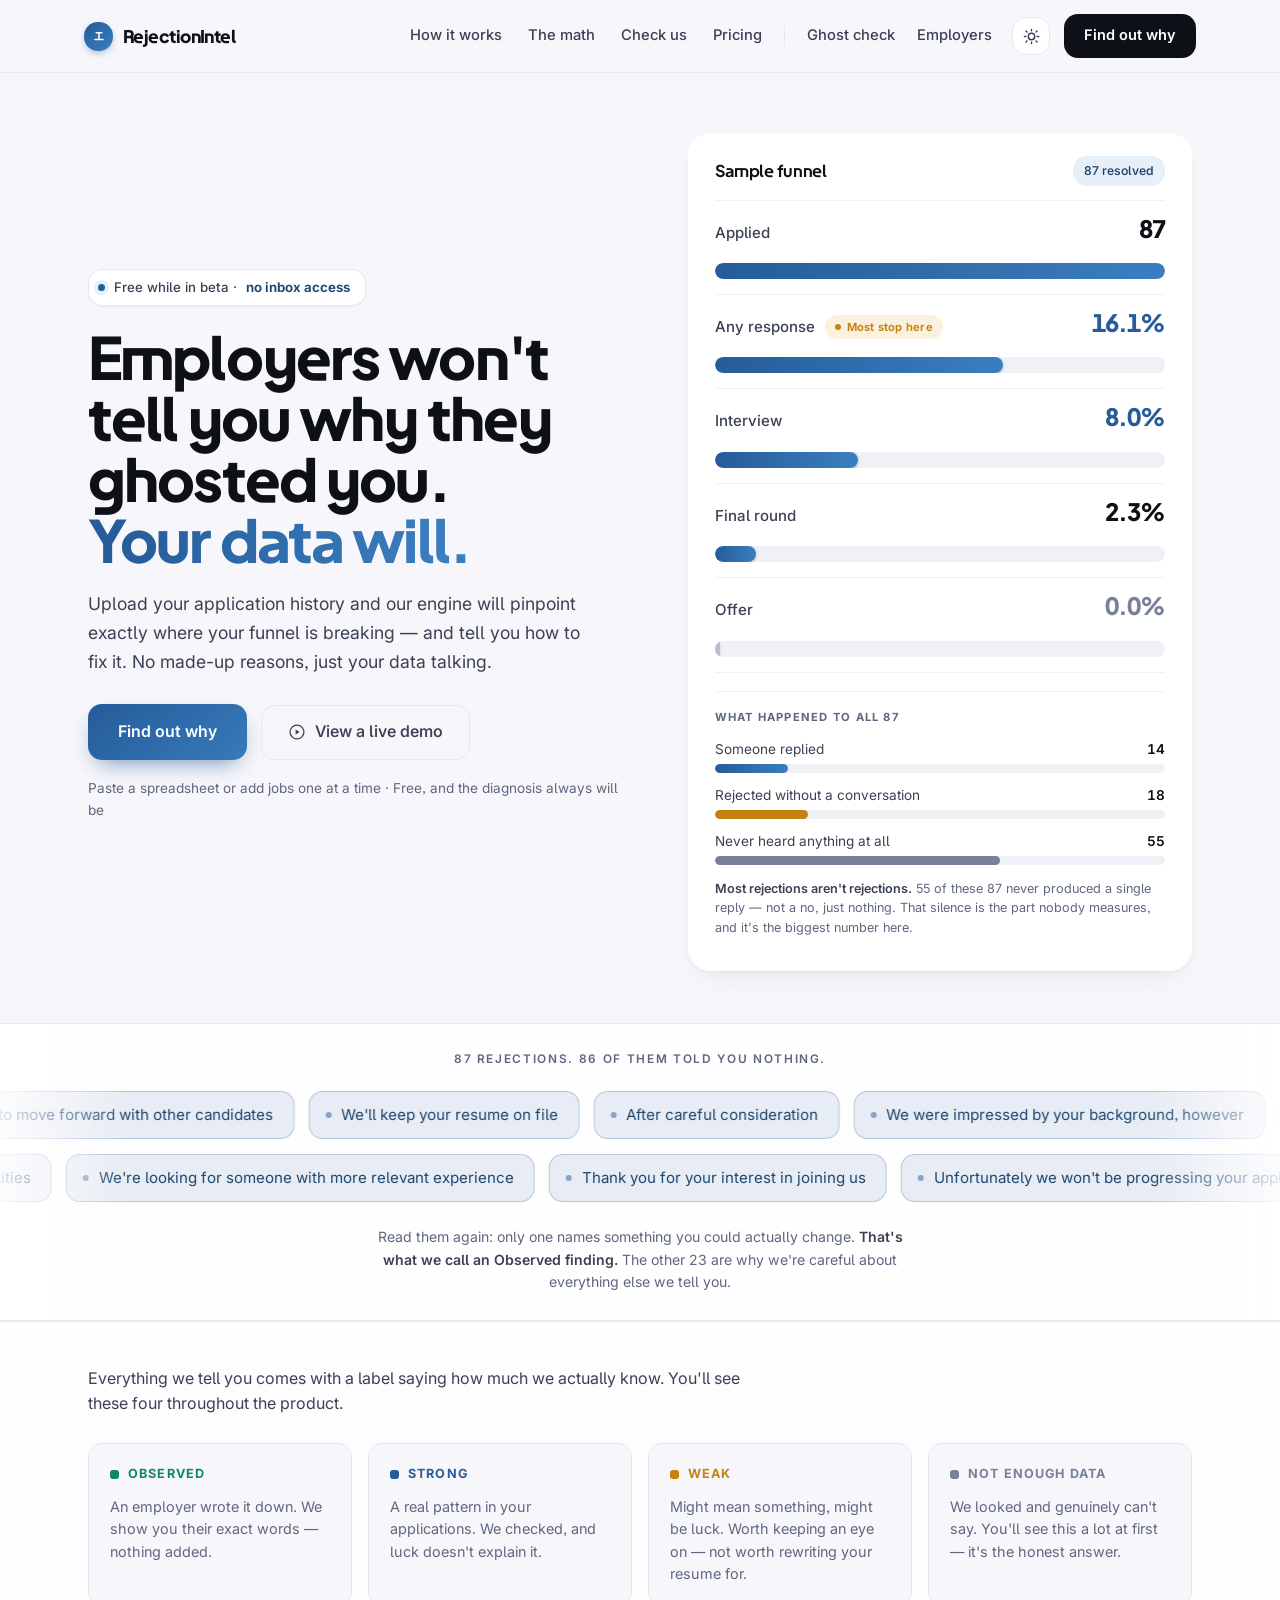
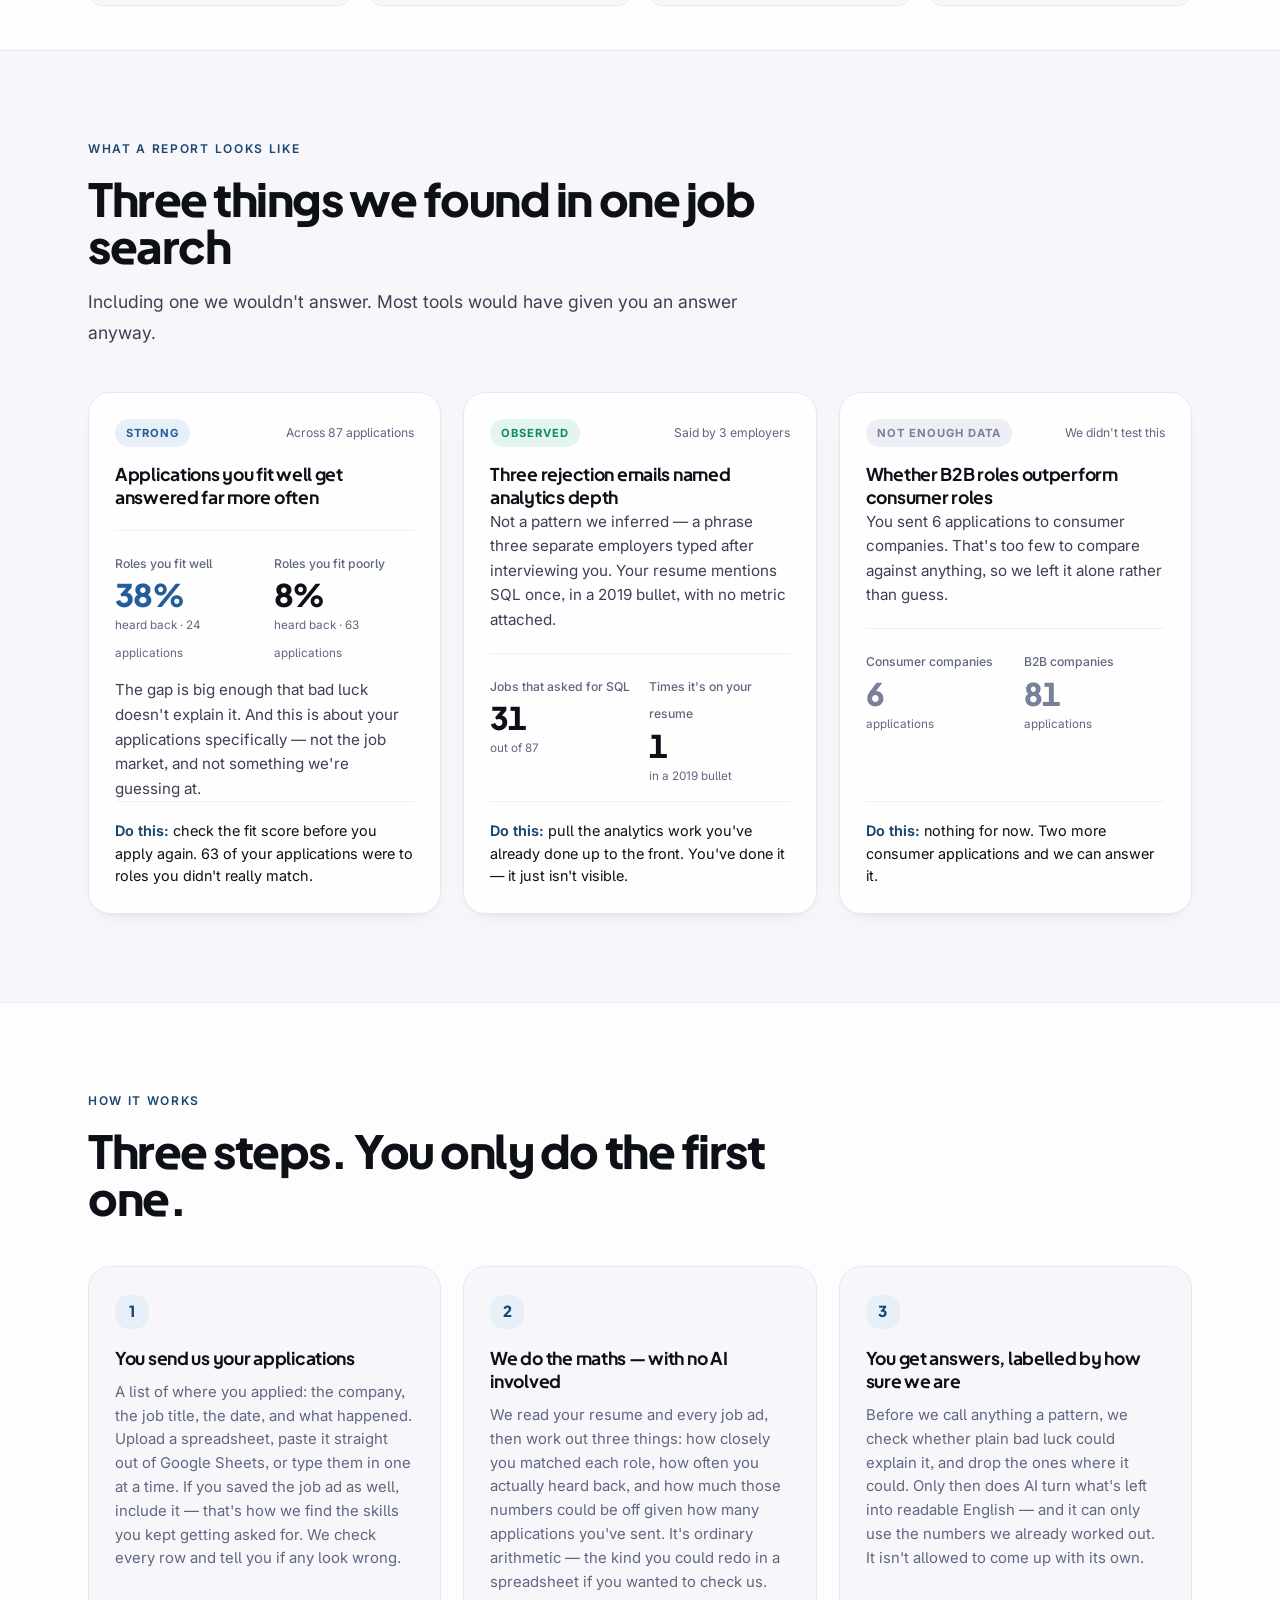
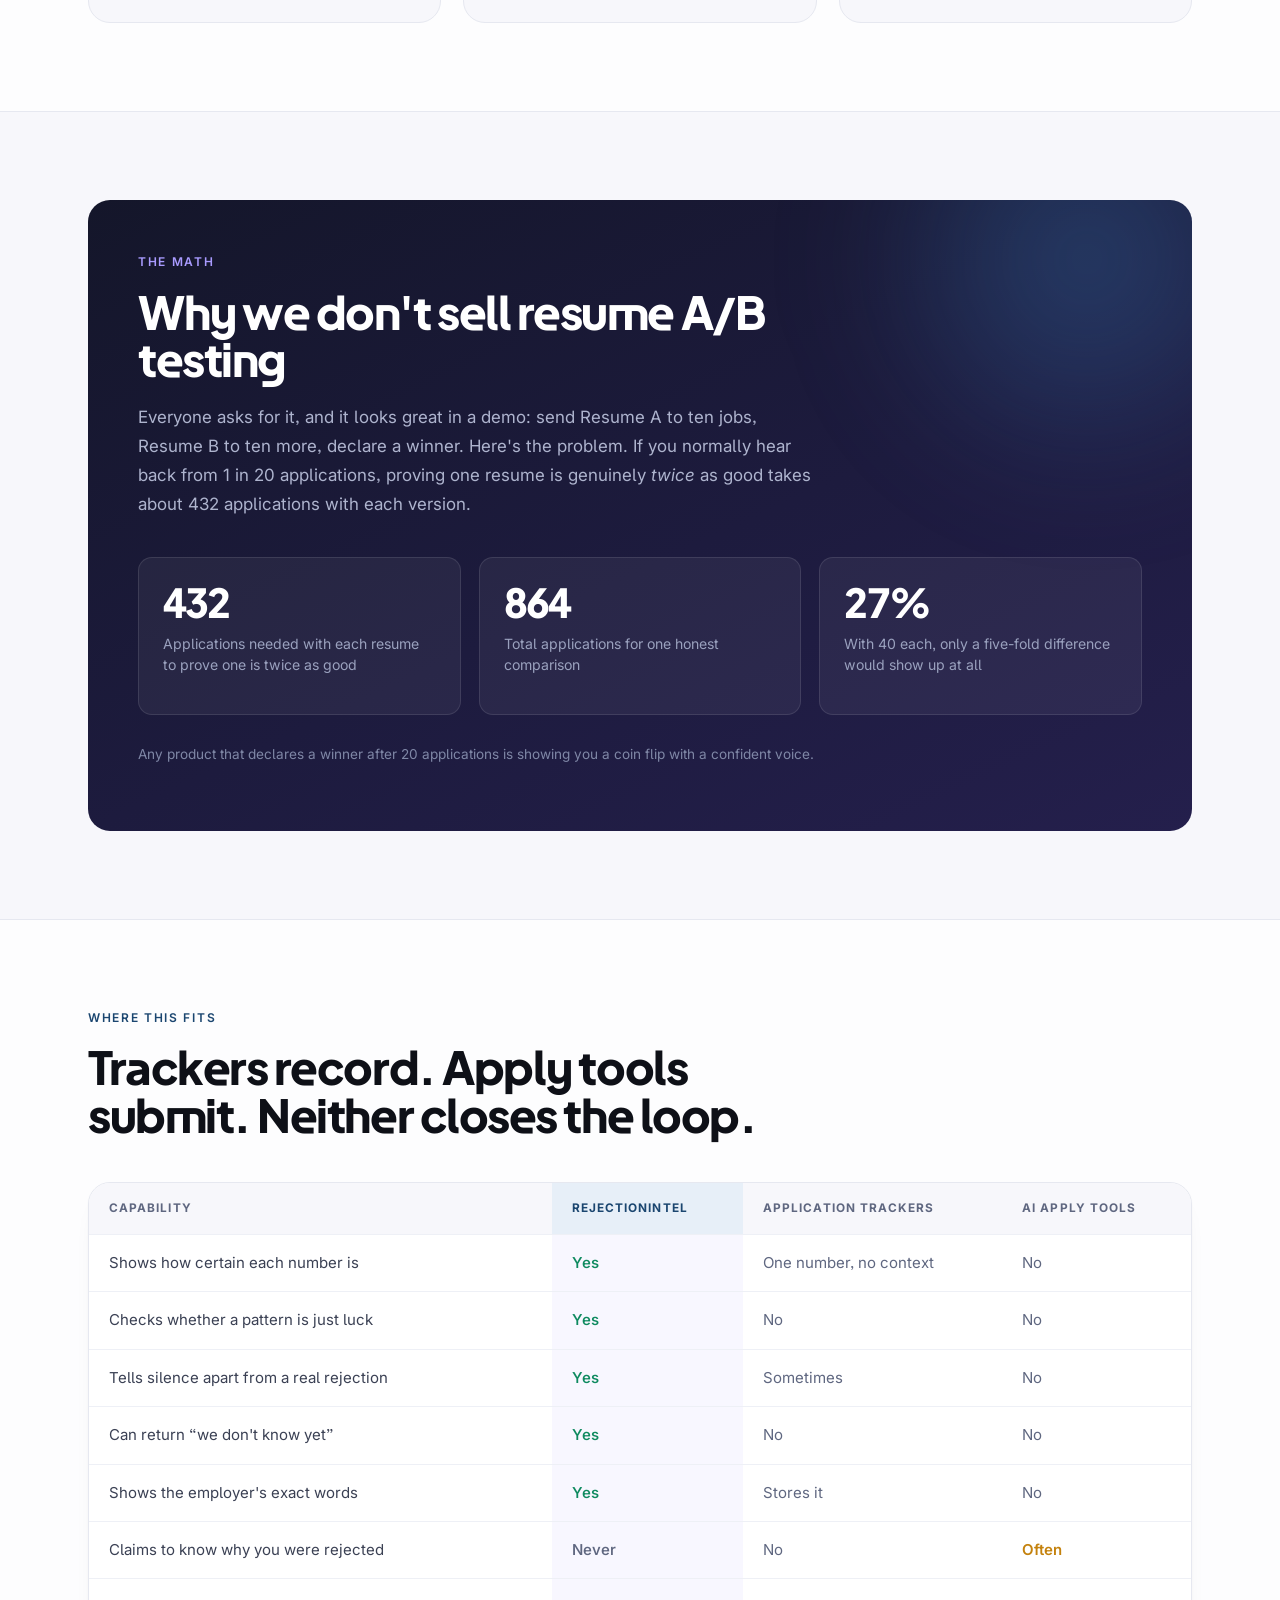
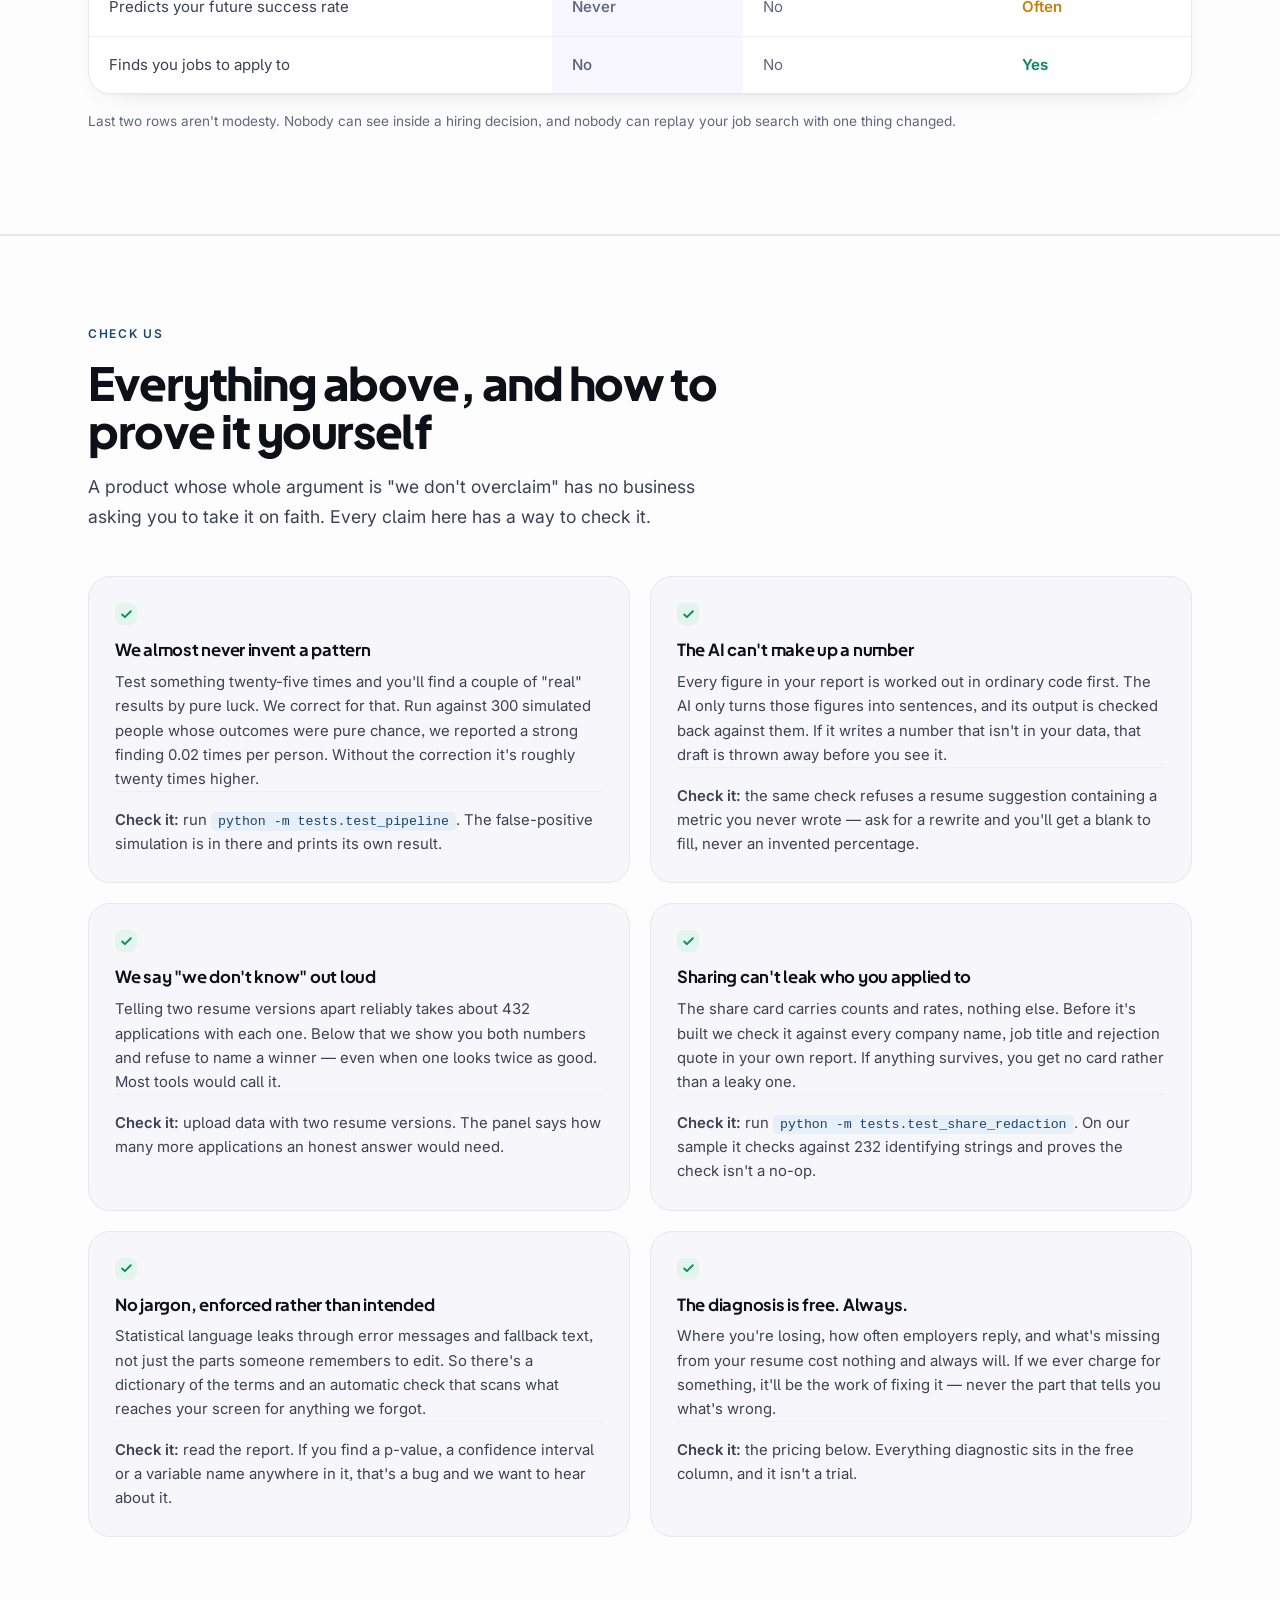
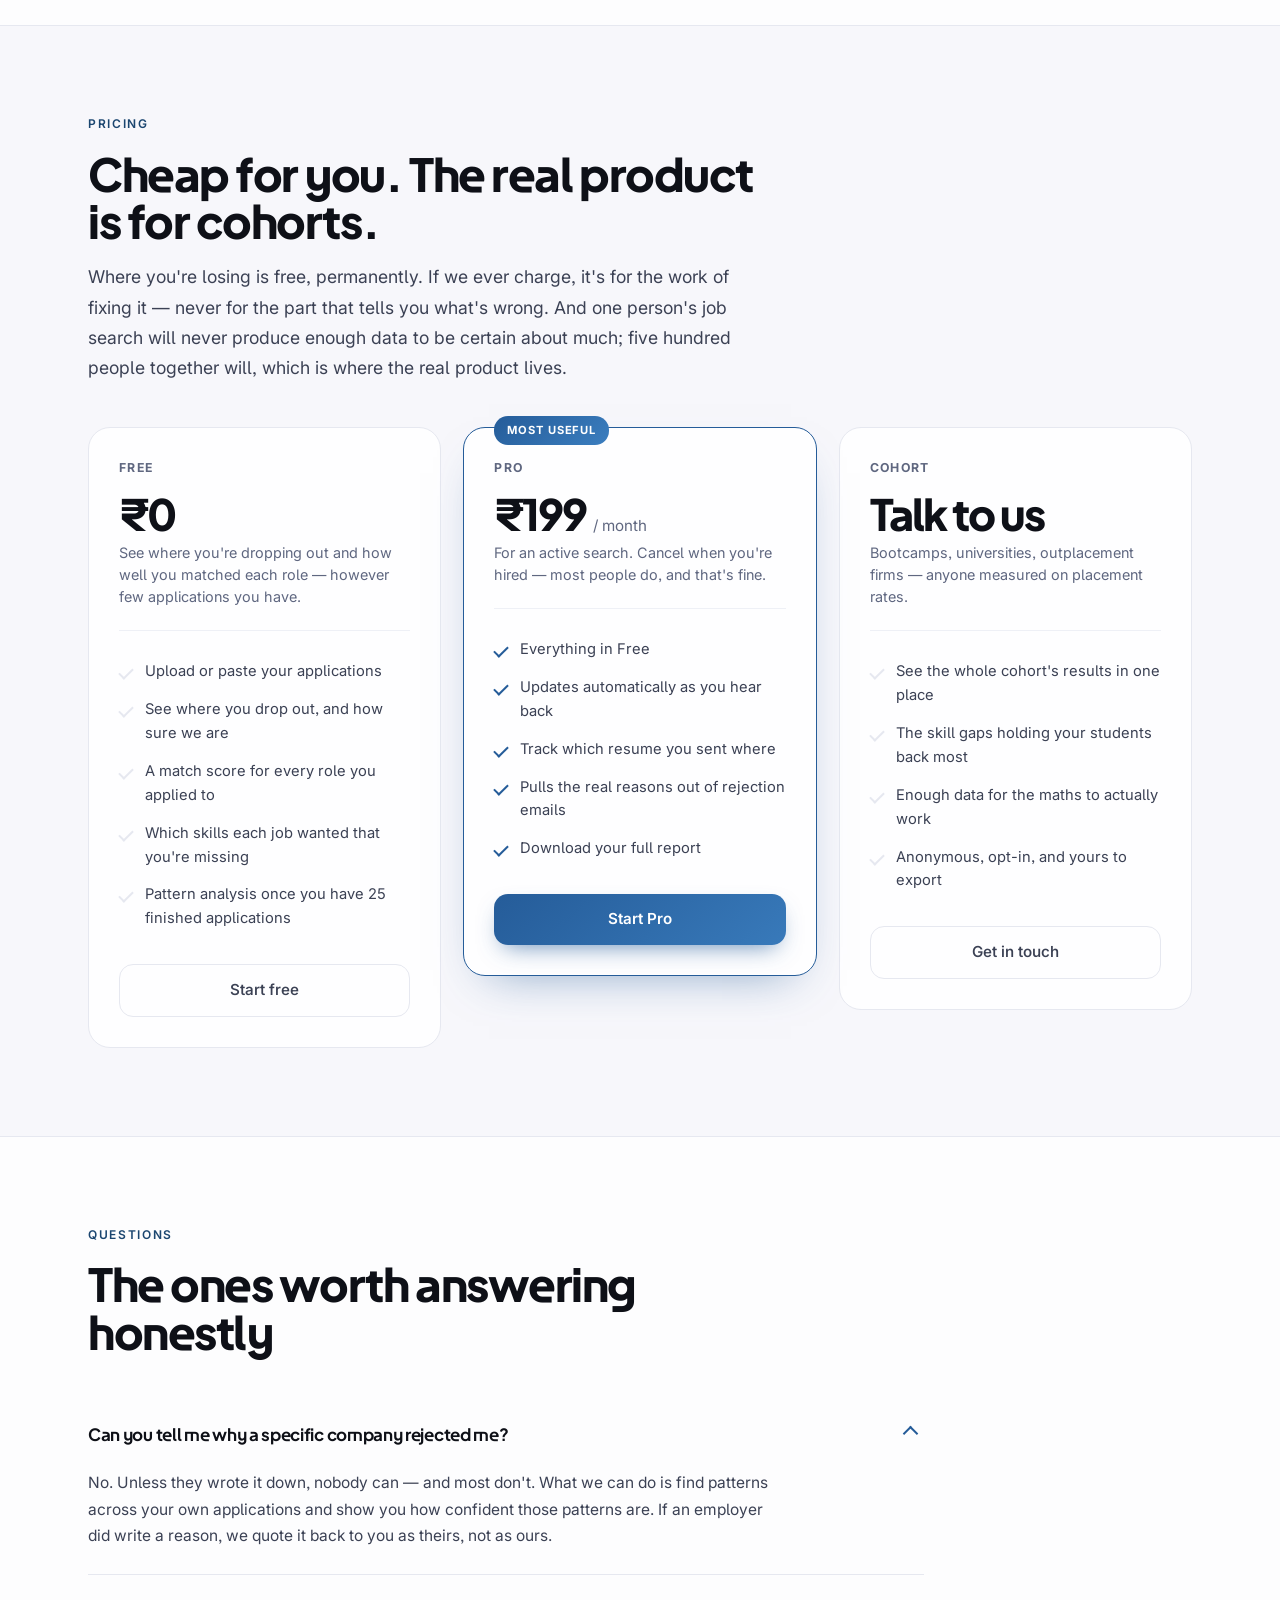
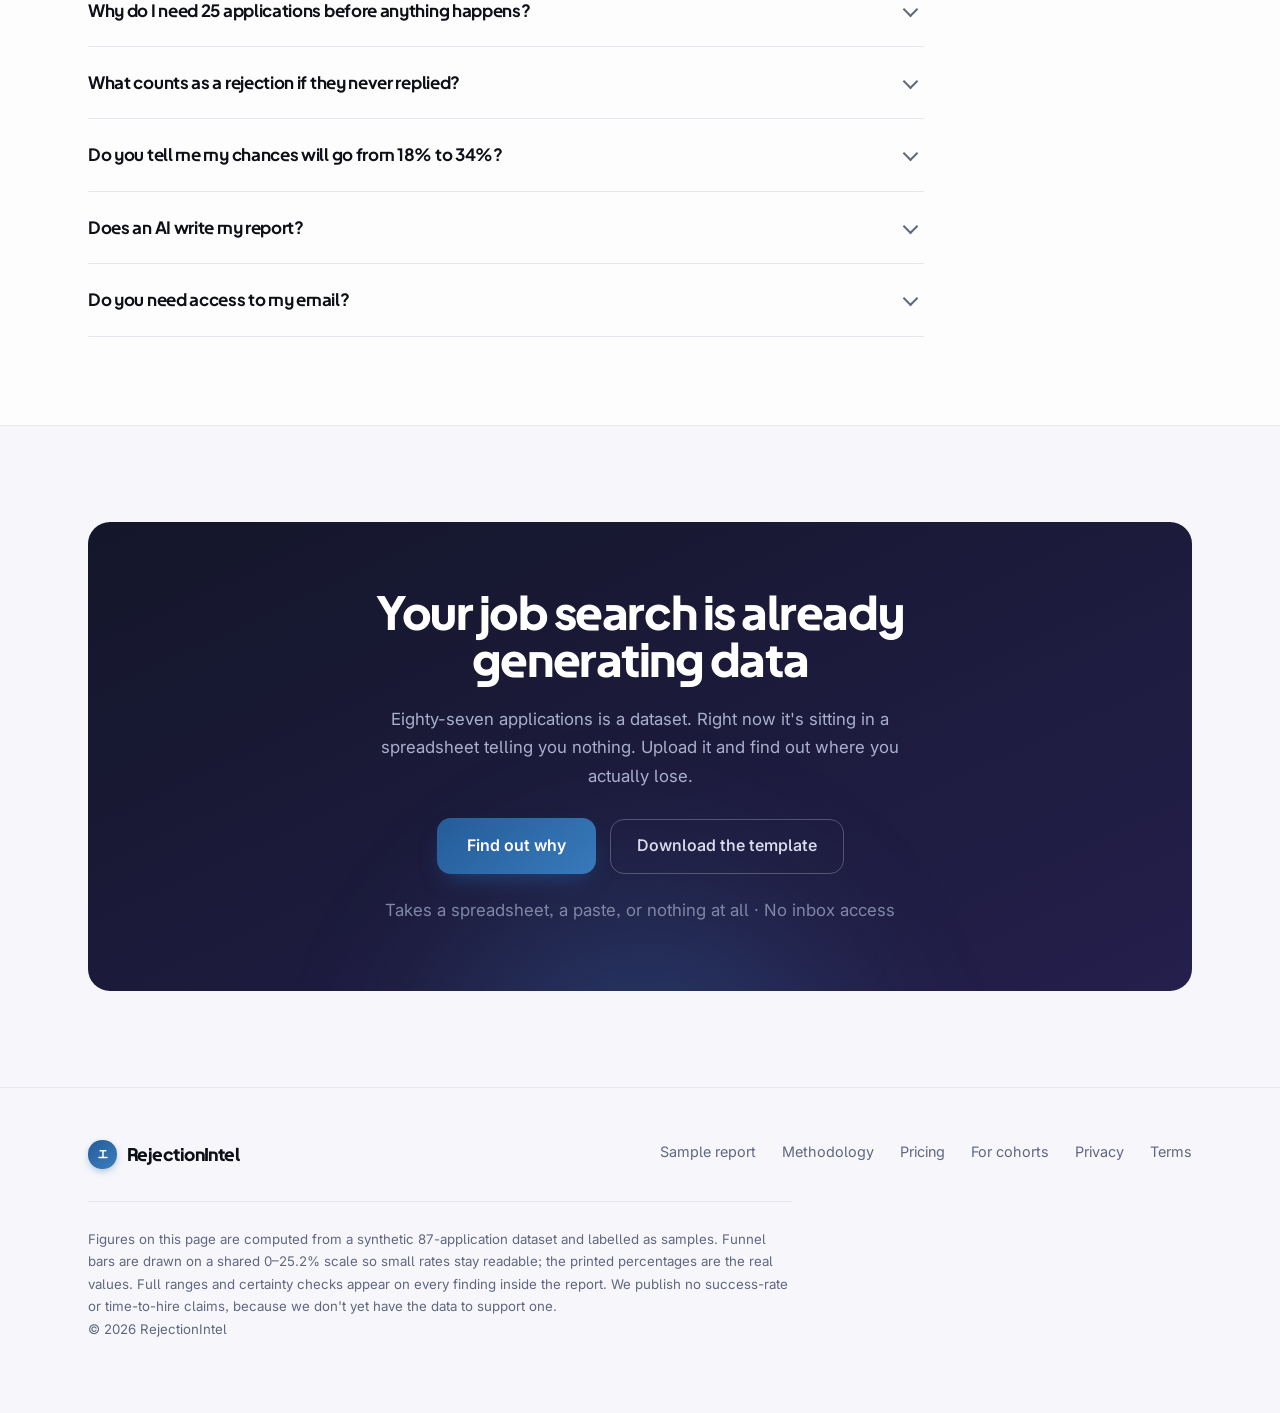
==== site/index.html @ 3484643f "Steel-blue accent Hue-only swap from violet. Layout, spacing and the four semantic tier colours are " ====
<!DOCTYPE html>
<html lang="en">
<head>
<meta charset="utf-8">
<meta name="viewport" content="width=device-width, initial-scale=1">
<title>RejectionIntel — analytics for your job search</title>
<meta name="description" content="Upload your application history. See where you actually lose, with the uncertainty shown. No invented rejection reasons, no predicted lift.">
<link rel="icon" href="data:image/svg+xml,<svg xmlns='http://www.w3.org/2000/svg' viewBox='0 0 32 32'><rect width='32' height='32' rx='8' fill='%235A47E0'/><path d='M9 22h14M16 10v12M12 10h8' stroke='white' stroke-width='2.4' stroke-linecap='round'/></svg>">
<script>
(function(){
  try{
    var saved = localStorage.getItem('ri-theme');
    var sysDark = window.matchMedia && window.matchMedia('(prefers-color-scheme: dark)').matches;
    document.documentElement.setAttribute('data-theme', saved || (sysDark ? 'dark' : 'light'));
  }catch(e){ document.documentElement.setAttribute('data-theme','light'); }
})();
</script>
<link rel="preconnect" href="https://fonts.googleapis.com">
<link rel="preconnect" href="https://fonts.gstatic.com" crossorigin>
<link href="https://fonts.googleapis.com/css2?family=Plus+Jakarta+Sans:wght@500;600;700;800&family=Inter:wght@400;450;500;600;700&display=swap" rel="stylesheet">
<style>
/* ============================================================
   TOKENS
   Accent is indigo→violet. The four tier colours still carry
   meaning — strong findings use the accent itself, so the brand
   colour and "this is trustworthy" are the same signal.
   ============================================================ */
:root{
  --bg:#F7F7FB;--card:#FFFFFF;
  --paper:#F7F7FB;--panel:#FFFFFF;
  --ink:#0E1017;--ink-2:#3B4154;--muted:#5F6780;
  --line:#E6E8F0;--line-2:#EEF0F6;--rule:#E6E8F0;--rule-soft:#EEF0F6;

  --accent:#255C99;--accent-2:#3B7EBF;--accent-soft:#E7EFF8;--accent-ink:#1B4670;

  --t-observed:#0E8A5F;--t-strong:#255C99;--t-weak:#C4820E;--t-none:#78809A;
  --t-insufficient:#78809A;
  --bg-observed:#E3F5ED;--bg-strong:#E7EFF8;--bg-weak:#FBF1DE;--bg-none:#EDEFF4;
  --observed-bg:#E3F5ED;--strong-bg:#E7EFF8;--weak-bg:#FBF1DE;--insufficient-bg:#EDEFF4;

  --sem-strong:#0E8A5F;--sem-strong-bg:#E3F5ED;
  --sem-maybe:#C4820E;--sem-maybe-bg:#FBF1DE;
  --sem-none:#5F6780;--sem-none-bg:#EDEFF4;
  --sem-neg:#C4433F;--sem-neg-bg:#FBEAEA;

  --display:'Plus Jakarta Sans',system-ui,sans-serif;
  --body:'Inter',system-ui,sans-serif;--mono:ui-monospace,monospace;
  --r:14px;--r-sm:11px;--r-md:14px;--r-lg:22px;--wrap:1160px;
  --shadow:0 1px 2px rgba(14,16,23,.04), 0 12px 28px -12px rgba(14,16,23,.10);
}
*,*::before,*::after{box-sizing:border-box}
html{scroll-behavior:smooth;-webkit-text-size-adjust:100%}
@media (prefers-reduced-motion:reduce){
  html{scroll-behavior:auto}
  *{animation-duration:.001ms!important;transition-duration:.001ms!important}
}
body{
  margin:0;background:var(--bg);color:var(--ink);
  font-family:var(--body);font-size:17px;line-height:1.62;
  font-feature-settings:"cv05","ss03";
  -webkit-font-smoothing:antialiased;
}
a{color:inherit}
:focus-visible{outline:2.5px solid var(--accent);outline-offset:3px;border-radius:10px}
.wrap{max-width:var(--wrap);margin:0 auto;padding:0 28px}

h1,h2,h3{font-family:var(--display);font-weight:800;letter-spacing:-.032em;line-height:1.04;margin:0}
h1{font-size:clamp(2.3rem,4.6vw,3.65rem);text-wrap:balance}
h2{font-size:clamp(1.95rem,3.8vw,2.85rem)}
h3{font-size:1.1rem;font-weight:700;letter-spacing:-.016em;line-height:1.32}

.eyebrow{
  font-size:.75rem;font-weight:600;letter-spacing:.14em;text-transform:uppercase;
  color:var(--accent-ink);margin:0 0 16px;
}
.lede{font-size:1.1rem;line-height:1.72;color:var(--ink-2);max-width:60ch;margin:18px 0 0}
.num{font-variant-numeric:tabular-nums;font-feature-settings:"tnum"}

/* ============================================================
   NAV
   ============================================================ */
.nav{position:sticky;top:0;z-index:80;background:rgba(247,247,251,.82);border-bottom:1px solid var(--line)}
.nav-in{display:flex;align-items:center;gap:0;height:72px;max-width:var(--wrap);margin:0 auto;padding:0 24px}
.brand{display:flex;align-items:center;gap:10px;font-family:var(--display);font-weight:800;font-size:1.09rem;letter-spacing:-.032em;text-decoration:none}
.brand-mark{width:29px;height:29px;border-radius:14px;background:linear-gradient(140deg,var(--accent) 0%,var(--accent-2) 100%);display:grid;place-items:center;flex:none;box-shadow:0 3px 10px -3px rgba(37,92,153,.6)}
/* Page anchors. Pushed right by auto, then a fixed run-in to the tools. */
.nav-links{display:flex;gap:26px;margin-left:auto;font-size:.92rem;font-weight:500;
  white-space:nowrap}
.nav-tools{display:flex;gap:22px;font-size:.92rem;font-weight:500;white-space:nowrap;
  margin-right:20px}
.nav-tools a{color:var(--ink-2);text-decoration:none;transition:color .15s}
.nav-tools a:hover{color:var(--accent)}
/* A hairline instead of a wider gap: at these lengths a gap alone reads as
   accidental spacing rather than a deliberate grouping. */
.nav-sep{width:1px;height:20px;background:var(--line);margin:0 22px;flex:none}
.theme-btn{margin-right:14px}

/* Below 1240px the anchors go first — they duplicate the page you're already
   on. The tools are separate destinations and survive one breakpoint longer. */
@media(max-width:1240px){.nav-links,.nav-sep{display:none}}
@media(max-width:860px){.nav-tools{display:none}}
.nav-links a{color:var(--ink-2);text-decoration:none;transition:color .15s}
.nav-links a:hover{color:var(--accent)}
.nav-cta{
  background:var(--ink);color:#fff;text-decoration:none;padding:10px 20px;border-radius:14px;
  font-size:.91rem;font-weight:600;white-space:nowrap;transition:transform .15s,box-shadow .15s;
}
.nav-cta:hover{transform:translateY(-1px);box-shadow:0 8px 18px -8px rgba(14,16,23,.6)}
@media(max-width:900px){.nav-links{display:none}.nav-cta{margin-left:auto}}

/* ============================================================
   HERO
   ============================================================ */
.hero{position:relative;z-index:1;padding:60px 0 52px}

/* ---------- the orb: slow-rotating conic gradient, softly breathing ---------- */

/* ---------- aurora: blurred washes on independent, non-repeating cycles ----------
   Durations are deliberately co-prime-ish (23/31/19/37s) so the composite
   pattern takes minutes to repeat instead of looping visibly. */

.hero-grid{position:relative;z-index:2;display:grid;grid-template-columns:1.03fr .97fr;gap:64px;align-items:center}
@media(max-width:980px){.hero-grid{grid-template-columns:1fr;gap:40px}.hero{padding:44px 0 40px}}
.pill{
  display:inline-flex;align-items:center;gap:9px;background:var(--card);border:1px solid var(--line);
  padding:7px 15px 7px 9px;border-radius:14px;font-size:.83rem;font-weight:500;color:var(--ink-2);
  margin-bottom:20px;box-shadow:0 1px 2px rgba(14,16,23,.04);
}
.pill b{color:var(--accent-ink);font-weight:650}
.pill-dot{width:7px;height:7px;border-radius:50%;background:var(--accent);flex:none;box-shadow:0 0 0 4px var(--accent-soft)}

.hero h1 em{
  font-style:normal;
  background:linear-gradient(96deg,var(--accent) 8%,var(--accent-2) 92%);
  -webkit-background-clip:text;background-clip:text;color:transparent;
}
.hero-sub{font-size:1.1rem;line-height:1.65;color:var(--ink-2);max-width:46ch;margin:20px 0 0}
.hero-actions{display:flex;flex-wrap:wrap;gap:14px;align-items:center;margin-top:28px}
.btn-primary{
  background:linear-gradient(140deg,var(--accent) 0%,var(--accent-2) 115%);color:#fff;
  text-decoration:none;font-weight:600;font-size:1rem;padding:15px 30px;border-radius:14px;
  display:inline-block;box-shadow:0 10px 24px -10px rgba(37,92,153,.75);transition:transform .16s,box-shadow .16s;
}
.btn-primary:hover{transform:translateY(-2px);box-shadow:0 16px 32px -12px rgba(37,92,153,.85)}
.btn-ghost{
  background:transparent;border:1.5px solid var(--line);color:var(--ink-2);text-decoration:none;
  font-weight:550;font-size:1rem;padding:13.5px 26px;border-radius:14px;display:inline-block;transition:border-color .16s,color .16s;
}
.btn-ghost:hover{border-color:var(--accent);color:var(--accent)}
.hero-note{font-size:.85rem;color:var(--muted);margin-top:18px;line-height:1.6}

/* ---------- funnel card ---------- */
.card-funnel{
  background:var(--card);border:1px solid rgba(255,255,255,.7);border-radius:var(--r-lg);
  padding:22px 26px 20px;box-shadow:var(--shadow);
}
.cf-head{display:flex;justify-content:space-between;align-items:center;gap:14px;padding-bottom:14px;border-bottom:1px solid var(--line-2)}
.cf-title{font-family:var(--display);font-weight:700;font-size:1.02rem;letter-spacing:-.018em}
.cf-badge{font-size:.76rem;font-weight:550;color:var(--accent-ink);background:var(--accent-soft);padding:5px 11px;border-radius:14px;white-space:nowrap}

.frow{display:grid;grid-template-columns:1fr auto;gap:6px 18px;align-items:baseline;padding:15px 0;border-bottom:1px solid var(--line-2)}
.frow:last-of-type{border-bottom:0}
.flabel{font-size:.94rem;font-weight:500;color:var(--ink-2)}
.fnum{font-family:var(--display);font-size:1.5rem;font-weight:800;letter-spacing:-.038em;text-align:right;line-height:1}
.fci{grid-column:2;font-size:.76rem;color:var(--muted);text-align:right;margin-top:2px}

/* the signature: solid bar to the observed value, translucent
   continuation to the top of the confidence interval */
.track{grid-column:1/-1;position:relative;height:16px;background:#EFF1F7;border-radius:14px;margin-top:12px;overflow:hidden}
.fill{position:absolute;top:0;bottom:0;left:0;border-radius:14px;background:linear-gradient(90deg,var(--accent),var(--accent-2));box-shadow:0 1px 3px rgba(37,92,153,.4)}
.fill.zero{background:var(--t-none);opacity:.45;min-width:5px}

@keyframes grow{from{transform:scaleX(0)}to{transform:scaleX(1)}}
.fill{transform-origin:left center;animation:grow .72s cubic-bezier(.19,.9,.28,1) both}

/* ============================================================
   TIER STRIP
   ============================================================ */
.tiers{position:relative;z-index:1;padding:44px 0;background:color-mix(in srgb,var(--card) 80%,transparent);border-top:1px solid var(--line);border-bottom:1px solid var(--line)}
.tiers-intro{font-size:1rem;color:var(--ink-2);max-width:66ch;margin:0 0 26px}
.tier-grid{display:grid;grid-template-columns:repeat(4,1fr);gap:16px}
@media(max-width:860px){.tier-grid{grid-template-columns:repeat(2,1fr)}}
@media(max-width:520px){.tier-grid{grid-template-columns:1fr}}
.tier{border:1px solid var(--line);border-radius:var(--r);padding:20px 21px;background:var(--bg)}
.tier-name{display:flex;align-items:center;gap:9px;font-size:.79rem;font-weight:700;letter-spacing:.09em;text-transform:uppercase}
.tier-dot{width:9px;height:9px;border-radius:3px;flex:none}
.tier p{font-size:.9rem;color:var(--muted);margin:11px 0 0;line-height:1.55}

/* ============================================================
   SECTIONS
   ============================================================ */
.sec{position:relative;z-index:1;padding:88px 0}
.sec-alt{background:color-mix(in srgb,var(--card) 80%,transparent);border-top:1px solid var(--line);border-bottom:1px solid var(--line)}
.sec-head{max-width:62ch;margin-bottom:44px}

.cards{display:grid;grid-template-columns:repeat(3,1fr);gap:22px}
@media(max-width:940px){.cards{grid-template-columns:1fr}}
.card{background:color-mix(in srgb,var(--card) 92%,transparent);border:1px solid var(--line);border-radius:var(--r-lg);padding:26px;display:flex;flex-direction:column;box-shadow:0 1px 2px rgba(14,16,23,.04),0 10px 26px -18px rgba(14,16,23,.18);transition:transform .18s,box-shadow .18s}
.card:hover{transform:translateY(-3px);box-shadow:0 1px 2px rgba(14,16,23,.04),0 20px 40px -20px rgba(14,16,23,.26)}
.sec-alt .card{background:var(--bg)}
.card-top{display:flex;justify-content:space-between;align-items:center;gap:12px;margin-bottom:16px}
.tag{font-size:.7rem;font-weight:700;letter-spacing:.09em;text-transform:uppercase;padding:5px 11px;border-radius:14px}
.tag-observed{background:var(--bg-observed);color:var(--t-observed)}
.tag-strong{background:var(--bg-strong);color:var(--t-strong)}
.tag-none{background:var(--bg-none);color:var(--t-none)}
.card-q{font-size:.76rem;color:var(--muted)}
.card p{font-size:.95rem;color:var(--ink-2);margin:13px 0 0;line-height:1.62}
.arms{display:grid;grid-template-columns:1fr 1fr;gap:18px;margin-top:20px;padding-top:18px;border-top:1px solid var(--line-2)}
.arm-l{font-size:.76rem;color:var(--muted);font-weight:500}
.arm-v{font-family:var(--display);font-size:1.95rem;font-weight:800;letter-spacing:-.04em;display:block;margin-top:3px;line-height:1}
.arm-ci{font-size:.73rem;color:var(--muted)}
.card-do{margin-top:auto;padding-top:18px;font-size:.9rem;color:var(--ink);border-top:1px solid var(--line-2);line-height:1.55}
.card-do b{font-weight:650;color:var(--accent-ink)}

/* steps */
.steps{display:grid;grid-template-columns:repeat(3,1fr);gap:22px}
@media(max-width:880px){.steps{grid-template-columns:1fr}}
.step{background:color-mix(in srgb,var(--card) 92%,transparent);border:1px solid var(--line);border-radius:var(--r-lg);padding:28px 26px}
.sec-alt .step{background:var(--bg)}
.step-n{width:34px;height:34px;border-radius:14px;background:var(--accent-soft);color:var(--accent-ink);display:grid;place-items:center;font-family:var(--display);font-weight:800;font-size:.95rem;margin-bottom:18px}
.step p{font-size:.93rem;color:var(--muted);margin:11px 0 0;line-height:1.6}
.step code{font-size:.84rem;background:var(--accent-soft);color:var(--accent-ink);padding:2px 7px;border-radius:5px;font-weight:500}

/* math block */
.math{background:linear-gradient(155deg,#14162A 0%,#1D1B3E 55%,#241F4C 100%);color:#D9DCEC;border-radius:var(--r-lg);padding:52px 50px;position:relative;overflow:hidden}
@media(max-width:720px){.math{padding:34px 26px}}
.math::after{content:"";position:absolute;width:520px;height:520px;right:-14%;top:-32%;background:radial-gradient(circle,rgba(59,126,191,.36),transparent 66%);filter:blur(52px)}
.math > *{position:relative;z-index:1}
.math .eyebrow{color:#A99BFF}
.math h2{color:#fff;max-width:20ch}
.math-body{font-size:1.06rem;color:#AEB4CE;max-width:62ch;margin:20px 0 0;line-height:1.72}
.math-figs{display:grid;grid-template-columns:repeat(3,1fr);gap:18px;margin-top:38px}
@media(max-width:760px){.math-figs{grid-template-columns:1fr}}
.mfig{background:rgba(255,255,255,.055);border:1px solid rgba(255,255,255,.1);border-radius:var(--r);padding:24px}
.mfig-n{font-family:var(--display);font-size:2.5rem;font-weight:800;color:#fff;letter-spacing:-.045em;line-height:1}
.mfig-l{font-size:.88rem;color:#9AA1BE;margin-top:11px;line-height:1.5}
.math-foot{font-size:.85rem;color:#7F87A6;margin-top:28px;line-height:1.65}
.math-foot code{color:#C7BCFF;background:rgba(59,126,191,.14);padding:2px 7px;border-radius:5px}

/* comparison */
.cmp-wrap{background:color-mix(in srgb,var(--card) 93%,transparent);border:1px solid var(--line);border-radius:var(--r-lg);overflow:hidden;box-shadow:0 1px 2px rgba(14,16,23,.04),0 12px 30px -22px rgba(14,16,23,.2)}
.cmp{width:100%;border-collapse:collapse;font-size:.94rem}
.cmp th,.cmp td{padding:16px 20px;text-align:left;border-bottom:1px solid var(--line-2)}
.cmp thead th{font-size:.74rem;letter-spacing:.09em;text-transform:uppercase;color:var(--muted);font-weight:700;background:var(--bg)}
.cmp thead th:nth-child(2){color:var(--accent-ink);background:var(--accent-soft)}
.cmp td:nth-child(2){background:rgba(238,235,254,.42);font-weight:550}
.cmp tbody tr:last-child td{border-bottom:0}
.cmp td:first-child{color:var(--ink-2);width:42%}
.yes{color:var(--t-observed);font-weight:650}
.no{color:var(--muted)}
.warn{color:var(--t-weak);font-weight:600}
.cmp-scroll{overflow-x:auto}
.cmp-note{font-size:.85rem;color:var(--muted);margin-top:16px}

/* pricing */
.plans{display:grid;grid-template-columns:repeat(3,1fr);gap:22px;align-items:start}
@media(max-width:940px){.plans{grid-template-columns:1fr}}
.plan{background:color-mix(in srgb,var(--card) 92%,transparent);border:1px solid var(--line);border-radius:var(--r-lg);padding:30px;display:flex;flex-direction:column}
.plan-hi{border:1.5px solid var(--accent);box-shadow:0 20px 46px -26px rgba(37,92,153,.6);position:relative}
.plan-flag{position:absolute;top:-12px;left:30px;background:linear-gradient(140deg,var(--accent),var(--accent-2));color:#fff;font-size:.7rem;font-weight:700;letter-spacing:.08em;text-transform:uppercase;padding:5px 13px;border-radius:14px}
.plan-name{font-size:.77rem;font-weight:700;letter-spacing:.11em;text-transform:uppercase;color:var(--muted)}
.plan-price{font-family:var(--display);font-size:2.7rem;font-weight:800;letter-spacing:-.045em;margin:14px 0 6px;line-height:1}
.plan-price span{font-family:var(--body);font-size:.95rem;font-weight:400;color:var(--muted);letter-spacing:0}
.plan-for{font-size:.9rem;color:var(--muted);margin:0 0 22px;padding-bottom:22px;border-bottom:1px solid var(--line-2);line-height:1.55}
.plan ul{list-style:none;padding:0;margin:0 0 26px;font-size:.92rem;color:var(--ink-2)}
.plan li{padding:7px 0 7px 26px;position:relative}
.plan li::before{content:"";position:absolute;left:0;top:15px;width:14px;height:8px;border-left:2px solid var(--line);border-bottom:2px solid var(--line);transform:rotate(-45deg)}
.plan-hi li::before{border-color:var(--accent)}
.plan .btn-primary,.plan .btn-ghost{margin-top:auto;text-align:center;font-size:.95rem;padding:13px 22px}

/* faq */
.faq{max-width:76ch}
.faq details{border-bottom:1px solid var(--line)}
.faq summary{cursor:pointer;list-style:none;padding:22px 40px 22px 0;position:relative;font-family:var(--display);font-weight:700;font-size:1.06rem;letter-spacing:-.018em}
.faq summary::-webkit-details-marker{display:none}
.faq summary::after{content:"";position:absolute;right:8px;top:29px;width:11px;height:11px;border-right:2px solid var(--muted);border-bottom:2px solid var(--muted);transform:rotate(45deg);transition:transform .2s}
.faq details[open] summary::after{transform:rotate(-135deg);border-color:var(--accent)}
.faq details p{margin:0 0 24px;font-size:.97rem;color:var(--ink-2);max-width:68ch;line-height:1.7}

/* close */
.close{position:relative;z-index:1;padding:96px 0}
.close-box{background:linear-gradient(155deg,#14162A 0%,#241F4C 100%);border-radius:var(--r-lg);padding:66px 50px;text-align:center;position:relative;overflow:hidden}
@media(max-width:640px){.close-box{padding:44px 26px}}
.close-box::after{content:"";position:absolute;width:640px;height:640px;left:50%;top:52%;transform:translateX(-50%);background:radial-gradient(circle,rgba(59,126,191,.34),transparent 64%);filter:blur(56px)}
.close-box > *{position:relative;z-index:1}
.close-box h2{color:#fff;max-width:18ch;margin:0 auto}
.close-box p{color:#A9B0CC;max-width:52ch;margin:22px auto 0;font-size:1.05rem;line-height:1.7}
.close-box .hero-actions{justify-content:center}
.close-box .btn-ghost{border-color:rgba(255,255,255,.24);color:#D9DCEC}
.close-box .btn-ghost:hover{border-color:#fff;color:#fff}
.close-box .hero-note{color:#7F87A6}

footer{position:relative;z-index:1;padding:52px 0 60px;border-top:1px solid var(--line)}
.foot-top{display:flex;flex-wrap:wrap;gap:28px;justify-content:space-between;align-items:flex-start}
.foot-links{display:flex;flex-wrap:wrap;gap:26px;font-size:.9rem}
.foot-links a{color:var(--muted);text-decoration:none}
.foot-links a:hover{color:var(--accent)}
.foot-fine{font-size:.83rem;color:var(--muted);margin-top:32px;padding-top:26px;border-top:1px solid var(--line);line-height:1.7;max-width:88ch}

/* ============================================================
   DARK MODE
   Not an inversion. On dark, the indigo accent is lightened so it
   keeps its contrast ratio against a near-black card, and the four
   tier colours are re-picked rather than reused — an amber that
   reads "caution" on white reads muddy on #14161F.
   ============================================================ */
[data-theme="dark"]{
  --bg:#0A0B11;--card:#14161F;--paper:#0A0B11;--panel:#14161F;
  --ink:#F1F2F7;--ink-2:#AFB6C9;--muted:#868DA3;
  --line:#252938;--line-2:#1C1F2B;--rule:#252938;--rule-soft:#1C1F2B;

  --accent:#5AA9E6;--accent-2:#7FC0F0;--accent-soft:#122436;--accent-ink:#8DC7F2;

  --t-observed:#3FC495;--t-strong:#5AA9E6;--t-weak:#E0A93A;--t-none:#8891A6;
  --t-insufficient:#8891A6;
  --bg-observed:#10352A;--bg-strong:#122436;--bg-weak:#3A2E14;--bg-none:#1F2431;
  --observed-bg:#10352A;--strong-bg:#122436;--weak-bg:#3A2E14;--insufficient-bg:#1F2431;

  --sem-strong:#3FC495;--sem-strong-bg:#10352A;
  --sem-maybe:#E0A93A;--sem-maybe-bg:#3A2E14;
  --sem-none:#8891A6;--sem-none-bg:#1F2431;
  --sem-neg:#F0776F;--sem-neg-bg:#3A1D1D;
  color-scheme:dark;
}
[data-theme="dark"] .nav{background:rgba(10,11,17,.82);}
[data-theme="dark"] .nav-cta{background:linear-gradient(140deg,var(--accent),var(--accent-2));color:#0A0B11}
[data-theme="dark"] .track,[data-theme="dark"] .bar{background:#1F2431}
[data-theme="dark"] .card-funnel{border-color:var(--line)}
[data-theme="dark"] 
[data-theme="dark"] 
[data-theme="dark"] 
[data-theme="dark"] 
[data-theme="dark"] 
[data-theme="dark"] .math,[data-theme="dark"] .close-box{
  background:linear-gradient(155deg,#15172A 0%,#1C1A38 55%,#221D46 100%);
  border:1px solid var(--line);
}
[data-theme="dark"] .cmp thead th{background:#1A1D28}
[data-theme="dark"] .cmp td:nth-child(2){background:rgba(139,123,255,.07)}
[data-theme="dark"] .cmp thead th:nth-child(2){background:var(--accent-soft)}
[data-theme="dark"] .sec-alt .card,[data-theme="dark"] .sec-alt .step,[data-theme="dark"] .tier{background:#0F1118}
[data-theme="dark"] .step code,[data-theme="dark"] .plan li::before{border-color:var(--accent)}
[data-theme="dark"] input[type=file],[data-theme="dark"] textarea,[data-theme="dark"] .drop{
  background:#0F1118;color:var(--ink);border-color:var(--line);
}
[data-theme="dark"] .fill.zero{background:var(--t-none)}

/* toggle */
.theme-btn{
  width:38px;height:38px;border-radius:14px;border:1px solid var(--line);
  background:var(--card);color:var(--ink-2);cursor:pointer;flex:none;
  display:grid;place-items:center;transition:color .15s,border-color .15s;padding:0;
}
.theme-btn:hover{color:var(--accent);border-color:var(--accent)}
.theme-btn svg{width:17px;height:17px}
.theme-btn .moon{display:none}
[data-theme="dark"] .theme-btn .moon{display:block}
[data-theme="dark"] .theme-btn .sun{display:none}

/* ============================================================
   MARQUEE — infinite loop, driven by scroll
   Position is advanced in requestAnimationFrame rather than by a
   CSS animation, because scroll velocity has to feed into it:
   idle = slow drift, scrolling down = speeds up, scrolling up =
   reverses. A CSS keyframe animation can't be steered that way.
   ============================================================ */
.band{
  position:relative;z-index:1;padding:26px 0;background:color-mix(in srgb,var(--card) 84%,transparent);
  border-top:1px solid var(--line);border-bottom:1px solid var(--line);overflow:hidden;
}
.band-label{
  display:block;text-align:center;font-size:.74rem;font-weight:600;letter-spacing:.14em;
  text-transform:uppercase;color:var(--muted);margin-bottom:22px;
}
.band::before,.band::after{
  content:"";position:absolute;top:0;bottom:0;width:130px;z-index:2;pointer-events:none;
}
.band::before{left:0;background:linear-gradient(90deg,var(--card),transparent);opacity:.85}
.band::after{right:0;background:linear-gradient(270deg,var(--card),transparent);opacity:.85}

.marquee{overflow:hidden;display:flex}
.marquee + .marquee{margin-top:14px}
.mq-track{display:flex;width:max-content;will-change:transform}
.mq-set{display:flex;gap:14px;padding-right:14px;flex:none}

.chip{
  display:inline-flex;align-items:center;gap:10px;white-space:nowrap;flex:none;
  background:color-mix(in srgb,var(--accent) 7%,var(--bg));
  border:1px solid color-mix(in srgb,var(--accent) 26%,transparent);
  border-radius:14px;
  padding:11px 20px 11px 16px;font-size:.94rem;color:var(--accent-ink);
}
.chip::before{
  content:"";width:6px;height:6px;border-radius:50%;background:var(--accent);
  opacity:.5;flex:none;
/* Every chip is identical, deliberately. An earlier version highlighted the one
   that says something useful, but singling it out visually did the reader's work
   for them — and the caption then had to point at a colour. Uniform chips make
   the wall read as a wall, and the reader finds the exception by reading it. */
}
.band-foot{
  text-align:center;font-size:.88rem;color:var(--muted);margin:24px auto 0;max-width:60ch;line-height:1.6;
}
.band-foot b{color:var(--ink-2);font-weight:600}

/* scroll reveal */
.reveal{opacity:0;transform:translateY(22px);transition:opacity .7s cubic-bezier(.2,.8,.3,1),transform .7s cubic-bezier(.2,.8,.3,1)}
.reveal.in{opacity:1;transform:none}
@media (prefers-reduced-motion:reduce){
  .reveal{opacity:1;transform:none;transition:none}
}
/* icon on the secondary CTA */
.btn-icon{display:inline-flex;align-items:center;gap:9px}
.btn-icon svg{width:18px;height:18px;flex:none;transition:transform .18s ease}
.btn-icon:hover svg{transform:scale(1.12)}

/* the one thing the card asserts: where it breaks */
.flabel-row{display:flex;align-items:center;gap:10px;flex-wrap:wrap}
.insight{
  display:inline-flex;align-items:center;gap:6px;
  font-size:.7rem;font-weight:650;letter-spacing:.02em;
  padding:3px 10px;border-radius:14px;white-space:nowrap;
  background:var(--bg-weak);color:var(--t-weak);
}
.insight::before{
  content:"";width:6px;height:6px;border-radius:50%;background:var(--t-weak);
  animation:pulse 2.4s ease-in-out infinite;
}
@keyframes pulse{0%,100%{opacity:1}50%{opacity:.35}}
@media (prefers-reduced-motion:reduce){.insight::before{animation:none}}
}
[data-theme="dark"] .insight{background:rgba(224,169,58,.16)}

/* ============================================================
   VERIFIABLE CLAIMS
   Every marketing claim on this page should come with a way to
   check it. A product whose whole argument is "we don't overclaim"
   has no business asking to be taken on faith.
   ============================================================ */
.proof{display:grid;grid-template-columns:1fr 1fr;gap:20px}
@media(max-width:880px){.proof{grid-template-columns:1fr}}
.pf{background:var(--card);border:1px solid var(--line);border-radius:var(--r-lg);
  padding:26px;display:flex;flex-direction:column}
.sec-alt .pf{background:var(--bg)}
.pf-tick{width:22px;height:22px;border-radius:7px;display:grid;place-items:center;
  background:var(--bg-observed);color:var(--t-observed);flex:none;margin-bottom:14px}
.pf-tick svg{width:13px;height:13px}
.pf h3{font-size:1.04rem;margin-bottom:9px}
.pf p{font-size:.93rem;color:var(--ink-2);margin:0;line-height:1.62}
.pf-how{margin-top:auto;padding-top:16px;border-top:1px solid var(--line-2);
  font-size:.84rem;color:var(--muted);line-height:1.55}
.pf-how b{color:var(--ink-2);font-weight:600}
.pf-how code{background:var(--accent-soft);color:var(--accent-ink);padding:2px 7px;
  border-radius:5px;font-size:.83rem}

/* ---------- what actually happened to them ----------
   Drawn on its own 0-100% scale. These are shares of every application, not
   funnel conversions, and squeezing 63% onto the funnel's 25% axis would
   either clip the bar or quietly rescale the ones above it. */
.outcomes{margin-top:18px;padding-top:16px;border-top:1px solid var(--line-2)}
.oc-t{font-size:.7rem;font-weight:700;letter-spacing:.11em;text-transform:uppercase;
  color:var(--muted);margin-bottom:12px}
.oc-row{display:grid;grid-template-columns:1fr auto;gap:4px 14px;margin-bottom:11px}
.oc-row:last-child{margin-bottom:0}
.oc-l{font-size:.85rem;color:var(--ink-2)}
.oc-n{font-size:.85rem;font-weight:600;font-variant-numeric:tabular-nums}
.oc-track{grid-column:1/-1;height:9px;border-radius:14px;background:#EFF1F7;overflow:hidden}
[data-theme="dark"] .oc-track{background:#1F2431}
.oc-fill{height:100%;border-radius:14px;transform-origin:left center;
  animation:grow .8s cubic-bezier(.19,.9,.28,1) both}
.oc-reply{background:linear-gradient(90deg,var(--accent),var(--accent-2))}
.oc-rej{background:var(--t-weak)}
.oc-none{background:var(--t-none)}
.oc-note{font-size:.79rem;color:var(--muted);margin-top:14px;line-height:1.55}
.oc-note b{color:var(--ink-2);font-weight:600</style>
<link rel="stylesheet" href="/backdrop.css">
</head>
<body>

<div class="stage" aria-hidden="true">
  <span class="par" data-rate="-0.10"><span class="au au1"></span></span>
  <span class="par" data-rate="-0.05"><span class="au au2"></span></span>
  <span class="par" data-rate="-0.15"><span class="au au3"></span></span>
  <span class="par" data-rate="-0.07"><span class="au au4"></span></span>
  <span class="par" data-rate="-0.09"><span class="orb-breathe"><span class="orb"></span><span class="orb-ring"></span></span></span>
</div>


<!-- Site-wide animated backdrop. Fixed, behind everything, pointer-events:none.
     Each layer sits in a .par wrapper: the wrapper takes the scroll parallax
     transform, the inner element keeps its own drift animation. Putting both
     on one element would mean the parallax overwrites the keyframes. -->

<nav class="nav">
  <div class="nav-in">
    <a class="brand" href="#top">
      <span class="brand-mark">
        <svg width="16" height="16" viewBox="0 0 20 20" fill="none" aria-hidden="true">
          <path d="M5 14.5h10M10 6v8.5M6.5 6h7" stroke="#fff" stroke-width="1.9" stroke-linecap="round"/>
        </svg>
      </span>
      RejectionIntel
    </a>
    <!-- Two groups, not seven equal links. Anchors scroll this page; the
         tools are separate products. Reading them as one list meant nine
         items competing at the same weight and the CTA squeezed off the
         right edge. -->
    <div class="nav-links">
      <a href="#how">How it works</a>
      <a href="#math">The math</a>
      <a href="#proof">Check us</a>
      <a href="#pricing">Pricing</a>
    </div>
    <span class="nav-sep" aria-hidden="true"></span>
    <div class="nav-tools">
      <a href="/ghost">Ghost check</a>
      <a href="/employers">Employers</a>
    </div>
    <button class="theme-btn" id="themeBtn" type="button" aria-label="Switch between light and dark theme">
      <svg class="sun" viewBox="0 0 24 24" fill="none" stroke="currentColor" stroke-width="2" stroke-linecap="round"><circle cx="12" cy="12" r="4.5"/><path d="M12 2v2M12 20v2M4.2 4.2l1.4 1.4M18.4 18.4l1.4 1.4M2 12h2M20 12h2M4.2 19.8l1.4-1.4M18.4 5.6l1.4-1.4"/></svg>
      <svg class="moon" viewBox="0 0 24 24" fill="none" stroke="currentColor" stroke-width="2" stroke-linecap="round" stroke-linejoin="round"><path d="M20 14.5A8.5 8.5 0 1 1 9.5 4a7 7 0 0 0 10.5 10.5z"/></svg>
    </button>
    <a class="nav-cta" href="/app">Find out why</a>
  </div>
</nav>

<!-- ===================== HERO ===================== -->
<header class="hero" id="top">
  <div class="wrap hero-grid">
    <div>
      <span class="pill"><span class="pill-dot"></span>Free while in beta · <b>no inbox access</b></span>
      <h1>Employers won't tell you why they ghosted you.<br><em>Your data will.</em></h1>
      <p class="hero-sub">
        Upload your application history and our engine will pinpoint exactly where
        your funnel is breaking — and tell you how to fix it. No made-up reasons,
        just your data talking.
      </p>
      <div class="hero-actions">
        <a class="btn-primary" href="/app">Find out why</a>
        <a class="btn-ghost btn-icon" href="/app?demo=1">
          <svg viewBox="0 0 24 24" fill="none" aria-hidden="true">
            <circle cx="12" cy="12" r="9.25" stroke="currentColor" stroke-width="1.7"/>
            <path d="M10.2 8.6l5.2 3.4-5.2 3.4V8.6z" fill="currentColor"/>
          </svg>
          View a live demo
        </a>
      </div>
      <p class="hero-note">Paste a spreadsheet or add jobs one at a time · Free, and the diagnosis always will be</p>
    </div>

    <div class="card-funnel">
      <div class="cf-head">
        <span class="cf-title">Sample funnel</span>
        <span class="cf-badge">87 resolved</span>
      </div>

      <div class="frow">
        <span class="flabel">Applied</span>
        <span class="fnum num">87</span>
        <div class="track">
          <div class="fill" style="width:100%;animation-delay:.05s"></div>
        </div>
      </div>

      <div class="frow">
        <span class="flabel-row">
          <span class="flabel">Any response</span>
          <span class="insight">Most stop here</span>
        </span>
        <span class="fnum num" style="color:var(--accent)">16.1%</span>
        <div class="track">
          <div class="fill" style="width:63.9%;animation-delay:.16s"></div>
        </div>
      </div>

      <div class="frow">
        <span class="flabel">Interview</span>
        <span class="fnum num" style="color:var(--accent)">8.0%</span>
        <div class="track">
          <div class="fill" style="width:31.7%;animation-delay:.27s"></div>
        </div>
      </div>

      <div class="frow">
        <span class="flabel">Final round</span>
        <span class="fnum num">2.3%</span>
        <div class="track">
          <div class="fill" style="width:9.1%;animation-delay:.38s"></div>
        </div>
      </div>

      <div class="frow">
        <span class="flabel">Offer</span>
        <span class="fnum num" style="color:var(--t-none)">0.0%</span>
        <div class="track">
          <div class="fill zero" style="animation-delay:.49s"></div>
        </div>
      </div>

      <div class="outcomes">
        <div class="oc-t">What happened to all 87</div>

        <div class="oc-row">
          <span class="oc-l">Someone replied</span>
          <span class="oc-n">14</span>
          <div class="oc-track">
            <div class="oc-fill oc-reply" style="width:16.1%;animation-delay:.55s"></div>
          </div>
        </div>

        <div class="oc-row">
          <span class="oc-l">Rejected without a conversation</span>
          <span class="oc-n">18</span>
          <div class="oc-track">
            <div class="oc-fill oc-rej" style="width:20.7%;animation-delay:.65s"></div>
          </div>
        </div>

        <div class="oc-row">
          <span class="oc-l">Never heard anything at all</span>
          <span class="oc-n">55</span>
          <div class="oc-track">
            <div class="oc-fill oc-none" style="width:63.2%;animation-delay:.75s"></div>
          </div>
        </div>

        <p class="oc-note"><b>Most rejections aren't rejections.</b> 55 of these 87
          never produced a single reply — not a no, just nothing. That silence is the
          part nobody measures, and it's the biggest number here.</p>
      </div>

    </div>
  </div>
</header>


<!-- ===================== REJECTION WALL ===================== -->
<section class="band" aria-label="Common rejection email phrases">
  <span class="band-label">87 rejections. 86 of them told you nothing.</span>

  <div class="marquee" data-dir="1" data-speed="26">
    <div class="mq-track">
      <div class="mq-set">
            <span class="chip">We've decided to move forward with other candidates</span>
            <span class="chip">We'll keep your resume on file</span>
            <span class="chip">After careful consideration</span>
            <span class="chip">We were impressed by your background, however</span>
            <span class="chip">The role has been filled internally</span>
            <span class="chip">We had an unusually strong applicant pool</span>
      </div>
      <div class="mq-set" aria-hidden="true">
            <span class="chip">We've decided to move forward with other candidates</span>
            <span class="chip">We'll keep your resume on file</span>
            <span class="chip">After careful consideration</span>
            <span class="chip">We were impressed by your background, however</span>
            <span class="chip">The role has been filled internally</span>
            <span class="chip">We had an unusually strong applicant pool</span>
      </div>
    </div>
  </div>

  <div class="marquee" data-dir="-1" data-speed="34">
    <div class="mq-track">
      <div class="mq-set">
            <span class="chip">We're looking for someone with more relevant experience</span>
            <span class="chip">Thank you for your interest in joining us</span>
            <span class="chip">Unfortunately we won't be progressing your application</span>
            <span class="chip">We needed deeper hands-on analytics for this role</span>
            <span class="chip">Best of luck with your search</span>
            <span class="chip">This isn't a reflection of your abilities</span>
      </div>
      <div class="mq-set" aria-hidden="true">
            <span class="chip">We're looking for someone with more relevant experience</span>
            <span class="chip">Thank you for your interest in joining us</span>
            <span class="chip">Unfortunately we won't be progressing your application</span>
            <span class="chip">We needed deeper hands-on analytics for this role</span>
            <span class="chip">Best of luck with your search</span>
            <span class="chip">This isn't a reflection of your abilities</span>
      </div>
    </div>
  </div>

  <p class="band-foot">
    Read them again: only one names something you could actually change.
    <b>That's what we call an Observed finding.</b> The other 23 are why we're
    careful about everything else we tell you.
  </p>
</section>

<!-- ===================== TIERS ===================== -->
<section class="tiers">
  <div class="wrap">
    <p class="tiers-intro">
      Everything we tell you comes with a label saying how much we actually know.
      You'll see these four throughout the product.
    </p>
    <div class="tier-grid reveal">
      <div class="tier">
        <span class="tier-name" style="color:var(--t-observed)"><span class="tier-dot" style="background:var(--t-observed)"></span>Observed</span>
        <p>An employer wrote it down. We show you their exact words — nothing added.</p>
      </div>
      <div class="tier">
        <span class="tier-name" style="color:var(--t-strong)"><span class="tier-dot" style="background:var(--t-strong)"></span>Strong</span>
        <p>A real pattern in your applications. We checked, and luck doesn't explain it.</p>
      </div>
      <div class="tier">
        <span class="tier-name" style="color:var(--t-weak)"><span class="tier-dot" style="background:var(--t-weak)"></span>Weak</span>
        <p>Might mean something, might be luck. Worth keeping an eye on — not worth rewriting your resume for.</p>
      </div>
      <div class="tier">
        <span class="tier-name" style="color:var(--t-none)"><span class="tier-dot" style="background:var(--t-none)"></span>Not enough data</span>
        <p>We looked and genuinely can't say. You'll see this a lot at first — it's the honest answer.</p>
      </div>
    </div>
  </div>
</section>

<!-- ===================== FINDINGS ===================== -->
<section class="sec" id="report">
  <div class="wrap">
    <div class="sec-head reveal">
      <p class="eyebrow">What a report looks like</p>
      <h2>Three things we found in one job search</h2>
      <p class="lede">Including one we wouldn't answer. Most tools would have given you an answer anyway.</p>
    </div>

    <div class="cards reveal">
      <article class="card">
        <div class="card-top">
          <span class="tag tag-strong">Strong</span>
          <span class="card-q">Across 87 applications</span>
        </div>
        <h3>Applications you fit well get answered far more often</h3>
        <div class="arms">
          <div>
            <span class="arm-l">Roles you fit well</span>
            <span class="arm-v" style="color:var(--accent)">38%</span>
            <span class="arm-ci">heard back · 24 applications</span>
          </div>
          <div>
            <span class="arm-l">Roles you fit poorly</span>
            <span class="arm-v">8%</span>
            <span class="arm-ci">heard back · 63 applications</span>
          </div>
        </div>
        <p>The gap is big enough that bad luck doesn't explain it. And this is about your applications specifically — not the job market, and not something we're guessing at.</p>
        <div class="card-do"><b>Do this:</b> check the fit score before you apply again. 63 of your applications were to roles you didn't really match.</div>
      </article>

      <article class="card">
        <div class="card-top">
          <span class="tag tag-observed">Observed</span>
          <span class="card-q">Said by 3 employers</span>
        </div>
        <h3>Three rejection emails named analytics depth</h3>
        <p style="margin-top:0">Not a pattern we inferred — a phrase three separate employers typed after interviewing you. Your resume mentions SQL once, in a 2019 bullet, with no metric attached.</p>
        <div class="arms">
          <div>
            <span class="arm-l">Jobs that asked for SQL</span>
            <span class="arm-v num">31</span>
            <span class="arm-ci">out of 87</span>
          </div>
          <div>
            <span class="arm-l">Times it's on your resume</span>
            <span class="arm-v num">1</span>
            <span class="arm-ci">in a 2019 bullet</span>
          </div>
        </div>
        <div class="card-do"><b>Do this:</b> pull the analytics work you've already done up to the front. You've done it — it just isn't visible.</div>
      </article>

      <article class="card">
        <div class="card-top">
          <span class="tag tag-none">Not enough data</span>
          <span class="card-q">We didn't test this</span>
        </div>
        <h3>Whether B2B roles outperform consumer roles</h3>
        <p style="margin-top:0">You sent 6 applications to consumer companies. That's too few to compare against anything, so we left it alone rather than guess.</p>
        <div class="arms">
          <div>
            <span class="arm-l">Consumer companies</span>
            <span class="arm-v num" style="color:var(--t-none)">6</span>
            <span class="arm-ci">applications</span>
          </div>
          <div>
            <span class="arm-l">B2B companies</span>
            <span class="arm-v num" style="color:var(--t-none)">81</span>
            <span class="arm-ci">applications</span>
          </div>
        </div>
        <div class="card-do"><b>Do this:</b> nothing for now. Two more consumer applications and we can answer it.</div>
      </article>
    </div>
  </div>
</section>

<!-- ===================== HOW ===================== -->
<section class="sec sec-alt" id="how">
  <div class="wrap">
    <div class="sec-head reveal">
      <p class="eyebrow">How it works</p>
      <h2>Three steps. You only do the first one.</h2>
    </div>
    <div class="steps reveal">
      <div class="step">
        <div class="step-n">1</div>
        <h3>You send us your applications</h3>
        <p>A list of where you applied: the company, the job title, the date, and what happened. Upload a spreadsheet, paste it straight out of Google Sheets, or type them in one at a time. If you saved the job ad as well, include it — that's how we find the skills you kept getting asked for. We check every row and tell you if any look wrong.</p>
      </div>
      <div class="step">
        <div class="step-n">2</div>
        <h3>We do the maths — with no AI involved</h3>
        <p>We read your resume and every job ad, then work out three things: how closely you matched each role, how often you actually heard back, and how much those numbers could be off given how many applications you've sent. It's ordinary arithmetic — the kind you could redo in a spreadsheet if you wanted to check us.</p>
      </div>
      <div class="step">
        <div class="step-n">3</div>
        <h3>You get answers, labelled by how sure we are</h3>
        <p>Before we call anything a pattern, we check whether plain bad luck could explain it, and drop the ones where it could. Only then does AI turn what's left into readable English — and it can only use the numbers we already worked out. It isn't allowed to come up with its own.</p>
      </div>
    </div>
  </div>
</section>

<!-- ===================== MATH ===================== -->
<section class="sec" id="math">
  <div class="wrap">
    <div class="math reveal">
      <p class="eyebrow">The math</p>
      <h2>Why we don't sell resume A/B testing</h2>
      <p class="math-body">
        Everyone asks for it, and it looks great in a demo: send Resume A to ten jobs,
        Resume B to ten more, declare a winner. Here's the problem. If you normally
        hear back from 1 in 20 applications, proving one resume is genuinely
        <em>twice</em> as good takes about 432 applications with each version.
      </p>
      <div class="math-figs">
        <div class="mfig">
          <div class="mfig-n num">432</div>
          <p class="mfig-l">Applications needed with each resume to prove one is twice as good</p>
        </div>
        <div class="mfig">
          <div class="mfig-n num">864</div>
          <p class="mfig-l">Total applications for one honest comparison</p>
        </div>
        <div class="mfig">
          <div class="mfig-n num">27%</div>
          <p class="mfig-l">With 40 each, only a five-fold difference would show up at all</p>
        </div>
      </div>
      <p class="math-foot">
        Any product that declares a winner after 20 applications is showing you a
        coin flip with a confident voice.
      </p>
    </div>
  </div>
</section>

<!-- ===================== COMPARISON ===================== -->
<section class="sec sec-alt">
  <div class="wrap">
    <div class="sec-head reveal">
      <p class="eyebrow">Where this fits</p>
      <h2>Trackers record. Apply tools submit. Neither closes the loop.</h2>
    </div>
    <div class="cmp-wrap reveal">
      <div class="cmp-scroll">
        <table class="cmp">
          <thead>
            <tr>
              <th scope="col">Capability</th>
              <th scope="col">RejectionIntel</th>
              <th scope="col">Application trackers</th>
              <th scope="col">AI apply tools</th>
            </tr>
          </thead>
          <tbody>
            <tr><td>Shows how certain each number is</td><td class="yes">Yes</td><td class="no">One number, no context</td><td class="no">No</td></tr>
            <tr><td>Checks whether a pattern is just luck</td><td class="yes">Yes</td><td class="no">No</td><td class="no">No</td></tr>
            <tr><td>Tells silence apart from a real rejection</td><td class="yes">Yes</td><td class="no">Sometimes</td><td class="no">No</td></tr>
            <tr><td>Can return “we don't know yet”</td><td class="yes">Yes</td><td class="no">No</td><td class="no">No</td></tr>
            <tr><td>Shows the employer's exact words</td><td class="yes">Yes</td><td class="no">Stores it</td><td class="no">No</td></tr>
            <tr><td>Claims to know why you were rejected</td><td class="no">Never</td><td class="no">No</td><td class="warn">Often</td></tr>
            <tr><td>Predicts your future success rate</td><td class="no">Never</td><td class="no">No</td><td class="warn">Often</td></tr>
            <tr><td>Finds you jobs to apply to</td><td class="no">No</td><td class="no">No</td><td class="yes">Yes</td></tr>
          </tbody>
        </table>
      </div>
    </div>
    <p class="cmp-note">Last two rows aren't modesty. Nobody can see inside a hiring decision, and nobody can replay your job search with one thing changed.</p>
  </div>
</section>

<!-- ===================== PROOF ===================== -->
<section class="sec sec-alt" id="proof">
  <div class="wrap">
    <div class="sec-head reveal">
      <p class="eyebrow">Check us</p>
      <h2>Everything above, and how to prove it yourself</h2>
      <p class="lede">A product whose whole argument is "we don't overclaim" has no
        business asking you to take it on faith. Every claim here has a way to check it.</p>
    </div>

    <div class="proof reveal">
      <div class="pf">
        <span class="pf-tick"><svg viewBox="0 0 24 24" fill="none" stroke="currentColor"
          stroke-width="3.4" stroke-linecap="round" stroke-linejoin="round"><path d="M20 6 9 17l-5-5"/></svg></span>
        <h3>We almost never invent a pattern</h3>
        <p>Test something twenty-five times and you'll find a couple of "real" results
          by pure luck. We correct for that. Run against 300 simulated people whose
          outcomes were pure chance, we reported a strong finding 0.02 times per person.
          Without the correction it's roughly twenty times higher.</p>
        <p class="pf-how"><b>Check it:</b> run <code>python -m tests.test_pipeline</code>.
          The false-positive simulation is in there and prints its own result.</p>
      </div>

      <div class="pf">
        <span class="pf-tick"><svg viewBox="0 0 24 24" fill="none" stroke="currentColor"
          stroke-width="3.4" stroke-linecap="round" stroke-linejoin="round"><path d="M20 6 9 17l-5-5"/></svg></span>
        <h3>The AI can't make up a number</h3>
        <p>Every figure in your report is worked out in ordinary code first. The AI only
          turns those figures into sentences, and its output is checked back against
          them. If it writes a number that isn't in your data, that draft is thrown away
          before you see it.</p>
        <p class="pf-how"><b>Check it:</b> the same check refuses a resume suggestion
          containing a metric you never wrote — ask for a rewrite and you'll get a blank
          to fill, never an invented percentage.</p>
      </div>

      <div class="pf">
        <span class="pf-tick"><svg viewBox="0 0 24 24" fill="none" stroke="currentColor"
          stroke-width="3.4" stroke-linecap="round" stroke-linejoin="round"><path d="M20 6 9 17l-5-5"/></svg></span>
        <h3>We say "we don't know" out loud</h3>
        <p>Telling two resume versions apart reliably takes about 432 applications with
          each one. Below that we show you both numbers and refuse to name a winner —
          even when one looks twice as good. Most tools would call it.</p>
        <p class="pf-how"><b>Check it:</b> upload data with two resume versions. The
          panel says how many more applications an honest answer would need.</p>
      </div>

      <div class="pf">
        <span class="pf-tick"><svg viewBox="0 0 24 24" fill="none" stroke="currentColor"
          stroke-width="3.4" stroke-linecap="round" stroke-linejoin="round"><path d="M20 6 9 17l-5-5"/></svg></span>
        <h3>Sharing can't leak who you applied to</h3>
        <p>The share card carries counts and rates, nothing else. Before it's built we
          check it against every company name, job title and rejection quote in your own
          report. If anything survives, you get no card rather than a leaky one.</p>
        <p class="pf-how"><b>Check it:</b> run
          <code>python -m tests.test_share_redaction</code>. On our sample it checks
          against 232 identifying strings and proves the check isn't a no-op.</p>
      </div>

      <div class="pf">
        <span class="pf-tick"><svg viewBox="0 0 24 24" fill="none" stroke="currentColor"
          stroke-width="3.4" stroke-linecap="round" stroke-linejoin="round"><path d="M20 6 9 17l-5-5"/></svg></span>
        <h3>No jargon, enforced rather than intended</h3>
        <p>Statistical language leaks through error messages and fallback text, not just
          the parts someone remembers to edit. So there's a dictionary of the terms and
          an automatic check that scans what reaches your screen for anything we forgot.</p>
        <p class="pf-how"><b>Check it:</b> read the report. If you find a p-value, a
          confidence interval or a variable name anywhere in it, that's a bug and we
          want to hear about it.</p>
      </div>

      <div class="pf">
        <span class="pf-tick"><svg viewBox="0 0 24 24" fill="none" stroke="currentColor"
          stroke-width="3.4" stroke-linecap="round" stroke-linejoin="round"><path d="M20 6 9 17l-5-5"/></svg></span>
        <h3>The diagnosis is free. Always.</h3>
        <p>Where you're losing, how often employers reply, and what's missing from your
          resume cost nothing and always will. If we ever charge for something, it'll be
          the work of fixing it — never the part that tells you what's wrong.</p>
        <p class="pf-how"><b>Check it:</b> the pricing below. Everything diagnostic sits
          in the free column, and it isn't a trial.</p>
      </div>
    </div>
  </div>
</section>

<!-- ===================== PRICING ===================== -->
<section class="sec" id="pricing">
  <div class="wrap">
    <div class="sec-head reveal">
      <p class="eyebrow">Pricing</p>
      <h2>Cheap for you. The real product is for cohorts.</h2>
      <p class="lede">
        Where you're losing is free, permanently. If we ever charge, it's for the work
        of fixing it — never for the part that tells you what's wrong. And one person's
        job search will never produce enough data to be certain about much; five hundred
        people together will, which is where the real product lives.
      </p>
    </div>
    <div class="plans reveal">
      <div class="plan">
        <span class="plan-name">Free</span>
        <div class="plan-price">₹0</div>
        <p class="plan-for">See where you're dropping out and how well you matched each role — however few applications you have.</p>
        <ul>
          <li>Upload or paste your applications</li>
          <li>See where you drop out, and how sure we are</li>
          <li>A match score for every role you applied to</li>
          <li>Which skills each job wanted that you're missing</li>
          <li>Pattern analysis once you have 25 finished applications</li>
        </ul>
        <a class="btn-ghost" href="/app">Start free</a>
      </div>

      <div class="plan plan-hi">
        <span class="plan-flag">Most useful</span>
        <span class="plan-name">Pro</span>
        <div class="plan-price">₹199 <span>/ month</span></div>
        <p class="plan-for">For an active search. Cancel when you're hired — most people do, and that's fine.</p>
        <ul>
          <li>Everything in Free</li>
          <li>Updates automatically as you hear back</li>
          <li>Track which resume you sent where</li>
          <li>Pulls the real reasons out of rejection emails</li>
          <li>Download your full report</li>
        </ul>
        <a class="btn-primary" href="/app">Start Pro</a>
      </div>

      <div class="plan">
        <span class="plan-name">Cohort</span>
        <div class="plan-price">Talk to us</div>
        <p class="plan-for">Bootcamps, universities, outplacement firms — anyone measured on placement rates.</p>
        <ul>
          <li>See the whole cohort's results in one place</li>
          <li>The skill gaps holding your students back most</li>
          <li>Enough data for the maths to actually work</li>
          <li>Anonymous, opt-in, and yours to export</li>
        </ul>
        <a class="btn-ghost" href="/app">Get in touch</a>
      </div>
    </div>
  </div>
</section>

<!-- ===================== FAQ ===================== -->
<section class="sec sec-alt">
  <div class="wrap">
    <div class="sec-head reveal">
      <p class="eyebrow">Questions</p>
      <h2>The ones worth answering honestly</h2>
    </div>
    <div class="faq">
      <details open>
        <summary>Can you tell me why a specific company rejected me?</summary>
        <p>No. Unless they wrote it down, nobody can — and most don't. What we can do is find patterns across your own applications and show you how confident those patterns are. If an employer did write a reason, we quote it back to you as theirs, not as ours.</p>
      </details>
      <details>
        <summary>Why do I need 25 applications before anything happens?</summary>
        <p>Below that, any pattern we found would be noise wearing a suit. You'll still see your funnel and per-application fit scores from your very first upload — we just won't dress up chance as insight. The counter tells you how many more you need.</p>
      </details>
      <details>
        <summary>What counts as a rejection if they never replied?</summary>
        <p>It doesn't. Silence is recorded as ghosted, not rejected, and applications still inside the response window are excluded from the statistics entirely — counting them would bias results against your most recent applications, which have had less time to come back.</p>
      </details>
      <details>
        <summary>Do you tell me my chances will go from 18% to 34%?</summary>
        <p>Never. To say that, we'd have to replay your job search with one thing changed — same you, same roles, different resume. Nobody has that. Any product quoting you a predicted lift is quoting you a number it made up.</p>
      </details>
      <details>
        <summary>Does an AI write my report?</summary>
        <p>It writes the sentences, and only the sentences. Every figure is computed first in ordinary code. The writing step receives those figures and nothing else, and its output is checked against them — if it produces a number that isn't in the source data, that draft is rejected before you ever see it.</p>
      </details>
      <details>
        <summary>Do you need access to my email?</summary>
        <p>Not today. The beta is CSV only. Inbox parsing would make the data far richer and it's on the roadmap, but it's a heavy permission to ask for before we've shown you the analysis is worth having.</p>
      </details>
    </div>
  </div>
</section>

<!-- ===================== CLOSE ===================== -->
<section class="close">
  <div class="wrap">
    <div class="close-box reveal">
      <h2>Your job search is already generating data</h2>
      <p>Eighty-seven applications is a dataset. Right now it's sitting in a spreadsheet telling you nothing. Upload it and find out where you actually lose.</p>
      <div class="hero-actions">
        <a class="btn-primary" href="/app">Find out why</a>
        <a class="btn-ghost" href="/api/template">Download the template</a>
      </div>
      <p class="hero-note">Takes a spreadsheet, a paste, or nothing at all · No inbox access</p>
    </div>
  </div>
</section>

<footer>
  <div class="wrap">
    <div class="foot-top">
      <a class="brand" href="#top">
        <span class="brand-mark">
          <svg width="16" height="16" viewBox="0 0 20 20" fill="none" aria-hidden="true">
            <path d="M5 14.5h10M10 6v8.5M6.5 6h7" stroke="#fff" stroke-width="1.9" stroke-linecap="round"/>
          </svg>
        </span>
        RejectionIntel
      </a>
      <div class="foot-links">
        <a href="#report">Sample report</a>
        <a href="#math">Methodology</a>
        <a href="#pricing">Pricing</a>
        <a href="#pricing">For cohorts</a>
        <a href="#top">Privacy</a>
        <a href="#top">Terms</a>
      </div>
    </div>
    <p class="foot-fine">
      Figures on this page are computed from a synthetic 87-application dataset and labelled
      as samples. Funnel bars are drawn on a shared 0–25.2% scale so small rates stay readable;
      the printed percentages are the real values. Full ranges and certainty checks
      appear on every finding inside the report. We publish no success-rate or time-to-hire claims, because we don't yet
      have the data to support one.<br>
      © 2026 RejectionIntel
    </p>
  </div>
</footer>

<script>
(function(){
  var btn = document.getElementById('themeBtn');
  if(!btn) return;
  btn.addEventListener('click', function(){
    var next = document.documentElement.getAttribute('data-theme') === 'dark' ? 'light' : 'dark';
    document.documentElement.setAttribute('data-theme', next);
    try{ localStorage.setItem('ri-theme', next); }catch(e){}
  });
  // Follow the OS only while the user hasn't chosen for themselves.
  if(window.matchMedia){
    window.matchMedia('(prefers-color-scheme: dark)').addEventListener('change', function(e){
      try{ if(localStorage.getItem('ri-theme')) return; }catch(err){}
      document.documentElement.setAttribute('data-theme', e.matches ? 'dark' : 'light');
    });
  }
})();
</script>
<script>
/* Marquee: rAF-driven so scroll velocity can steer it.
   Idle it drifts at `data-speed` px/s. Scrolling adds velocity;
   scrolling up flips direction. Velocity decays back to the drift. */
(function(){
  var reduce = window.matchMedia && window.matchMedia('(prefers-reduced-motion: reduce)').matches;
  var lanes = [].slice.call(document.querySelectorAll('.marquee'));
  if(!lanes.length) return;

  lanes = lanes.map(function(el){
    var track = el.querySelector('.mq-track');
    return {
      el: el, track: track,
      dir: parseFloat(el.dataset.dir) || 1,
      base: parseFloat(el.dataset.speed) || 30,
      x: 0, half: 0, paused: false
    };
  });

  function measure(){
    lanes.forEach(function(l){ l.half = l.track.scrollWidth / 2; });
  }
  measure();
  window.addEventListener('resize', measure);
  if(document.fonts && document.fonts.ready){ document.fonts.ready.then(measure); }

  lanes.forEach(function(l){
    l.el.addEventListener('mouseenter', function(){ l.paused = true; });
    l.el.addEventListener('mouseleave', function(){ l.paused = false; });
  });

  var scrollBoost = 0, lastY = window.scrollY;
  window.addEventListener('scroll', function(){
    var dy = window.scrollY - lastY;
    lastY = window.scrollY;
    // Clamped so a flick of the wheel can't fling the track across the screen.
    scrollBoost = Math.max(-90, Math.min(90, scrollBoost + dy * 1.6));
  }, {passive:true});

  if(reduce) return;   // leave the chips still

  var last = performance.now();
  function frame(now){
    var dt = Math.min((now - last) / 1000, 0.05);   // cap after a tab switch
    last = now;
    scrollBoost *= 0.90;                             // decay back to drift

    lanes.forEach(function(l){
      if(l.paused || !l.half) return;
      // Signed speed: scrolling down adds, scrolling up subtracts. Once the
      // boost exceeds the drift speed the lane simply reverses — no special
      // case, no Math.sign() that can return 0 and stall the lane.
      var speed = l.base + scrollBoost;
      l.x -= speed * l.dir * dt;
      // The track holds two identical sets, so half its width is one full loop.
      while(l.x <= -l.half) l.x += l.half;
      while(l.x >= 0)       l.x -= l.half;
      l.track.style.transform = 'translate3d(' + l.x + 'px,0,0)';
    });
    requestAnimationFrame(frame);
  }
  requestAnimationFrame(frame);
})();

/* Scroll reveal */
(function(){
  var items = document.querySelectorAll('.reveal');
  if(!items.length) return;
  if(!('IntersectionObserver' in window)){
    items.forEach(function(el){ el.classList.add('in'); });
    return;
  }
  var io = new IntersectionObserver(function(entries){
    entries.forEach(function(e){
      if(e.isIntersecting){ e.target.classList.add('in'); io.unobserve(e.target); }
    });
  }, {rootMargin:'0px 0px -12% 0px', threshold:0.08});
  items.forEach(function(el){ io.observe(el); });
})();
</script>

<script>
/* Scroll parallax for the fixed backdrop.
   The layer is position:fixed, so without this it would sit perfectly still
   for the whole page and read as wallpaper. Each wrapper moves at its own
   rate, which is what produces depth. Clamped so nothing drifts off-screen
   on a long page, and rAF-throttled so the scroll handler stays cheap. */
(function(){
  var layers = [].slice.call(document.querySelectorAll('.par'));
  if(!layers.length) return;
  if(window.matchMedia && window.matchMedia('(prefers-reduced-motion: reduce)').matches) return;

  var LIMIT = 300, ticking = false;

  function apply(){
    var y = window.scrollY || 0;
    for(var i = 0; i < layers.length; i++){
      var rate = parseFloat(layers[i].dataset.rate) || 0;
      var off = Math.max(-LIMIT, Math.min(LIMIT, y * rate));
      layers[i].style.transform = 'translate3d(0,' + off.toFixed(1) + 'px,0)';
    }
    ticking = false;
  }
  window.addEventListener('scroll', function(){
    if(!ticking){ ticking = true; requestAnimationFrame(apply); }
  }, {passive:true});
  apply();
})();
</script>
<script src="/backdrop.js"></script>
</body>
</html>
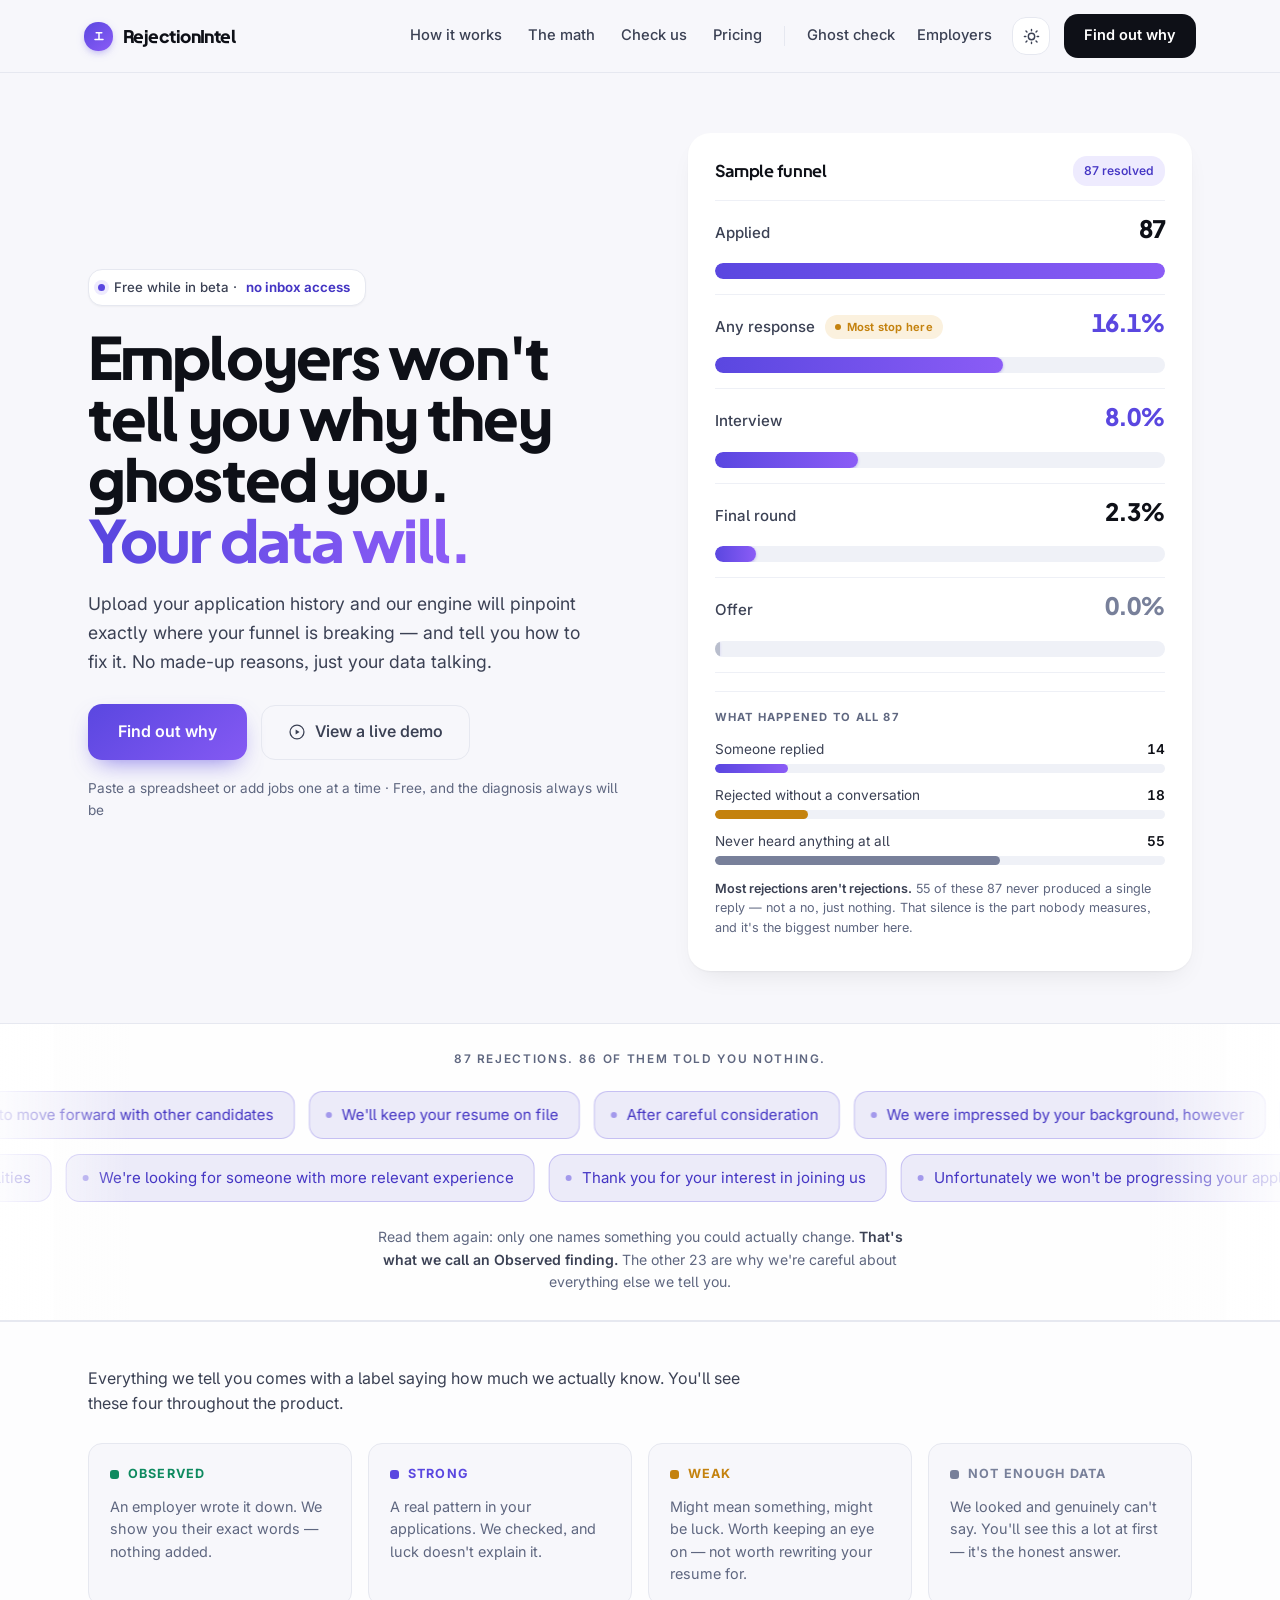
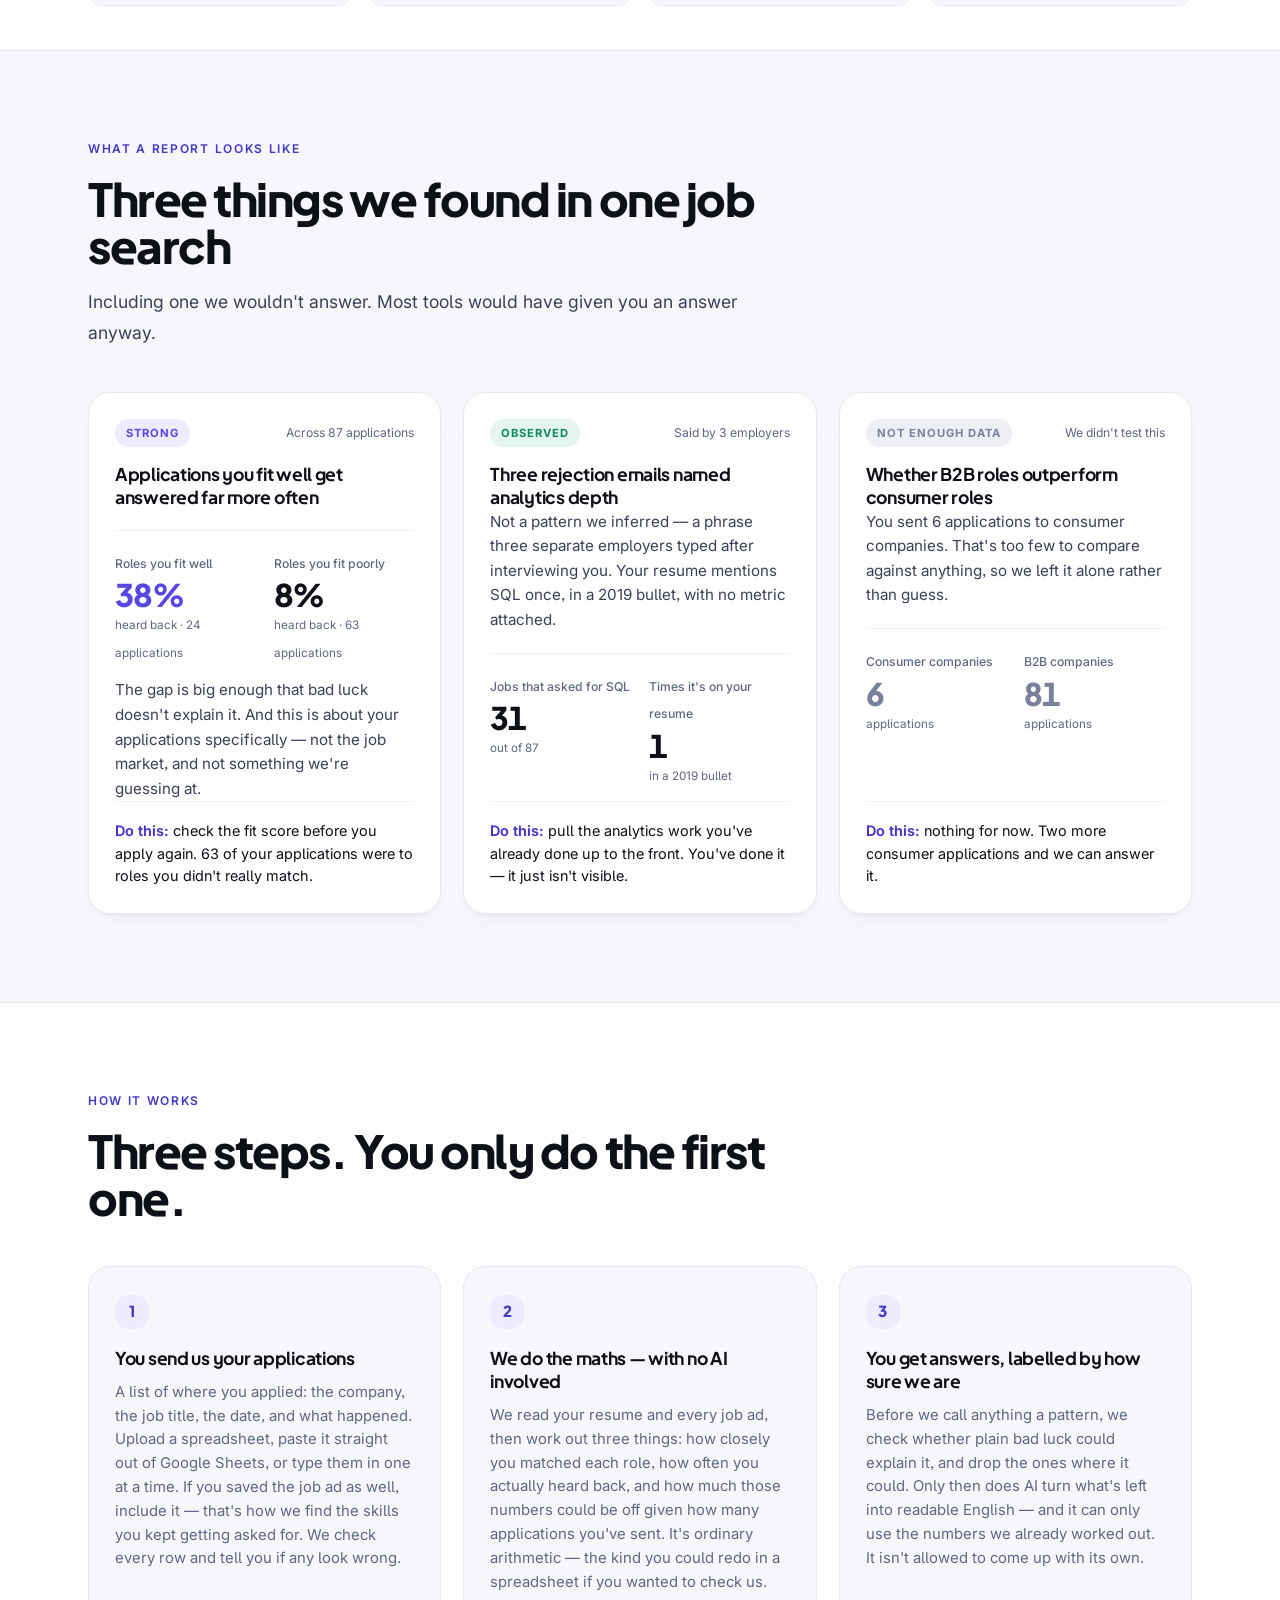
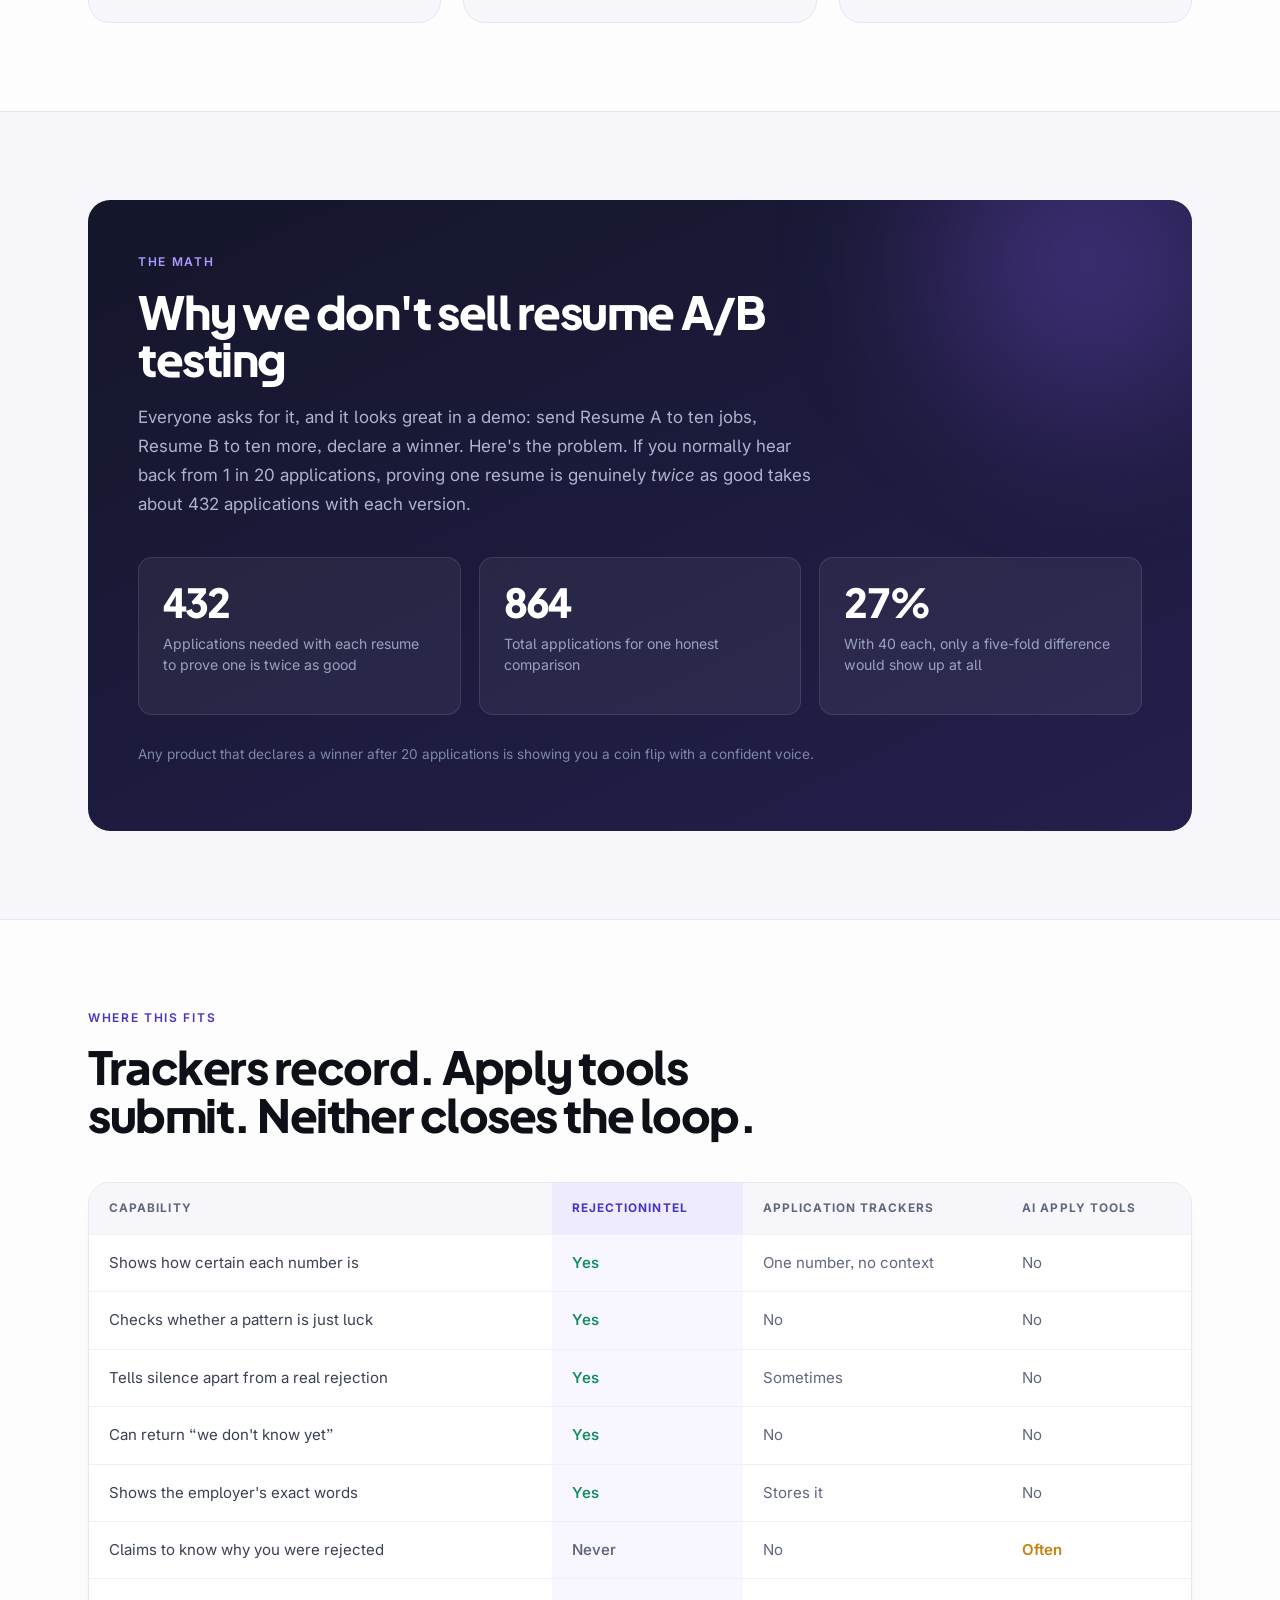
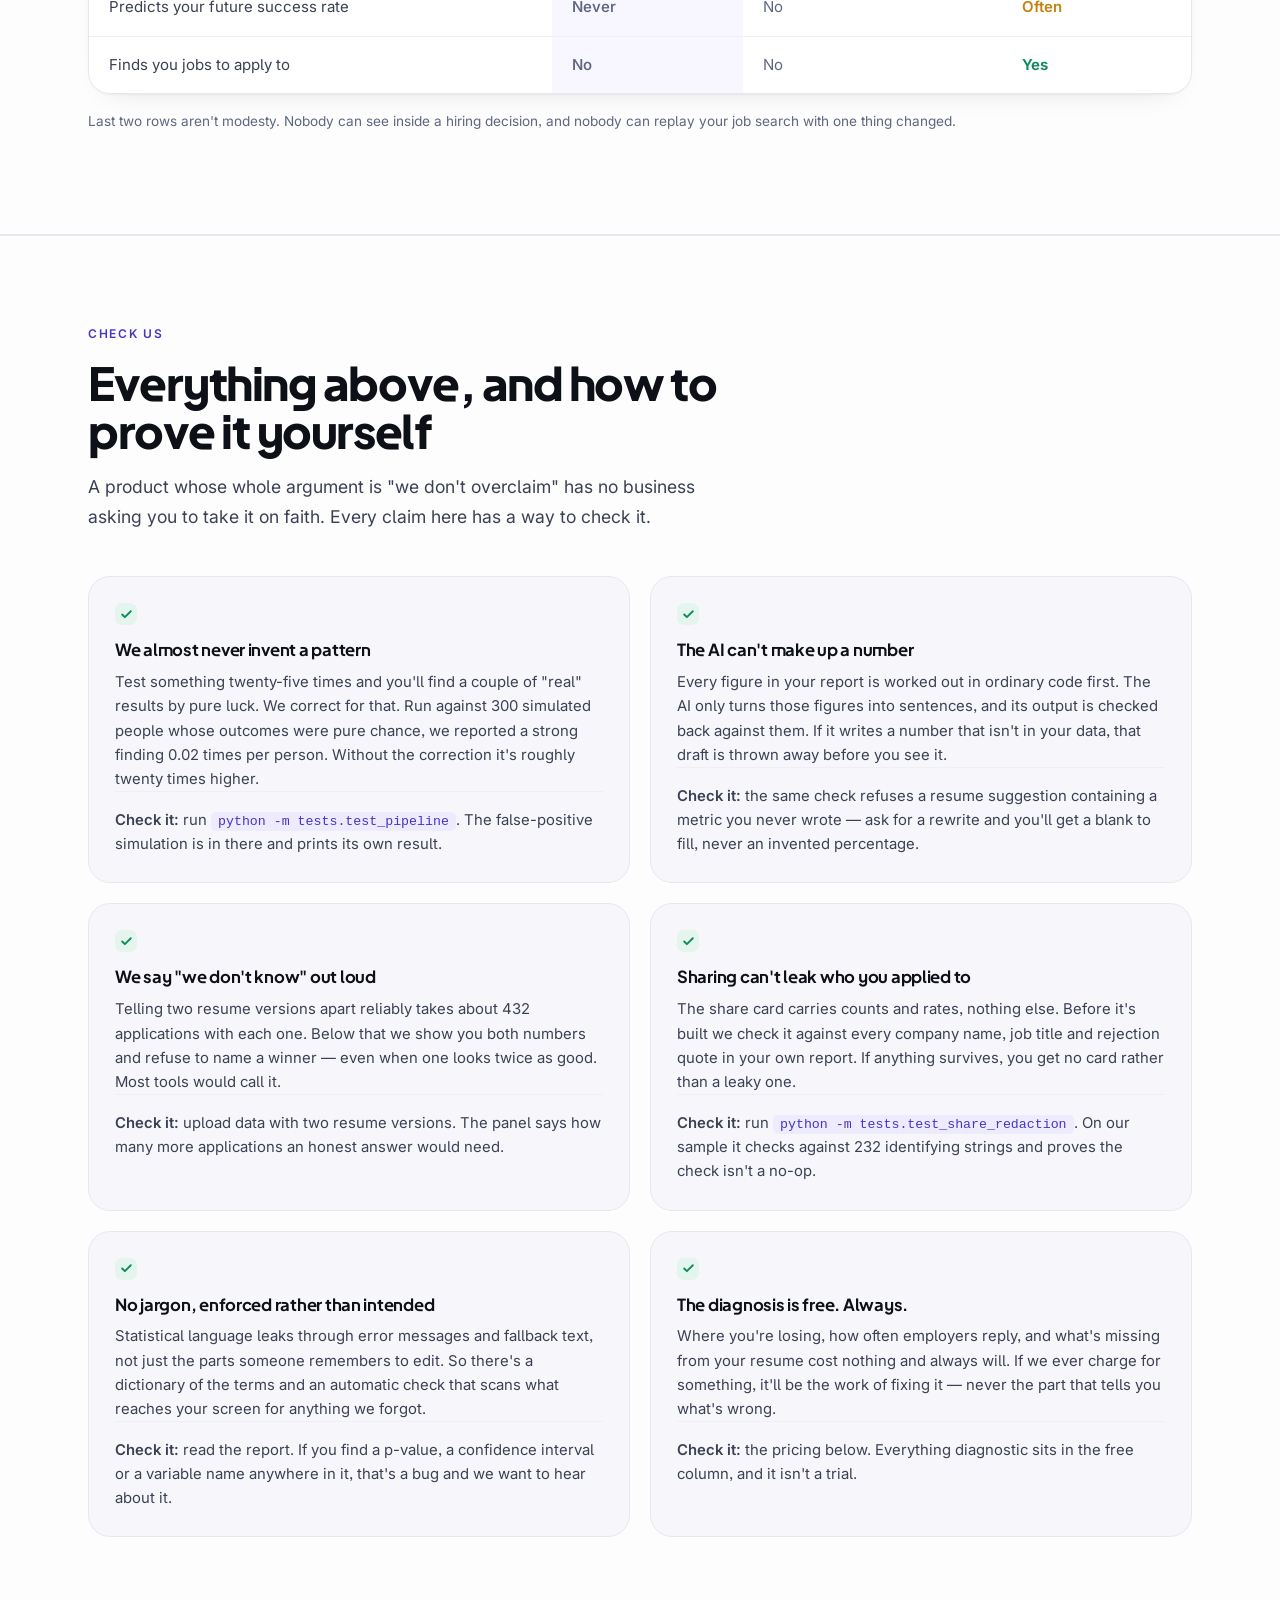
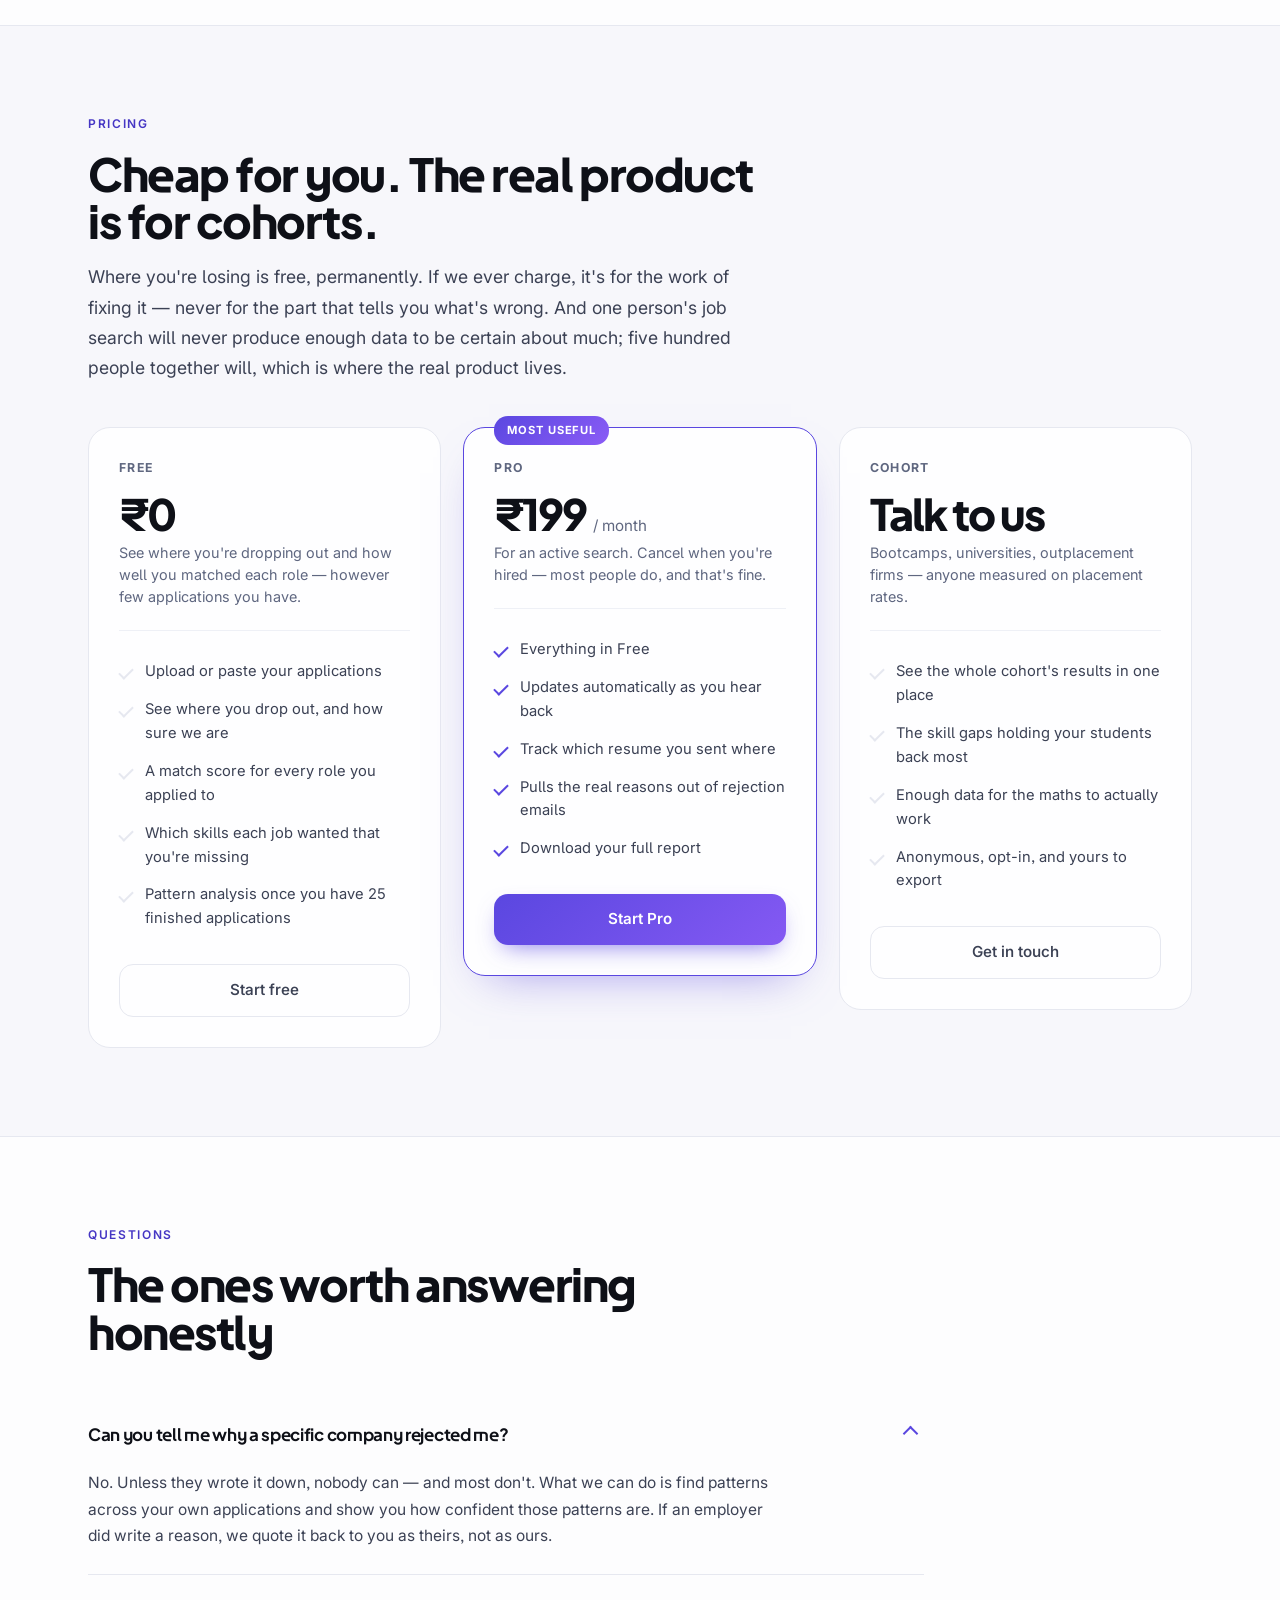
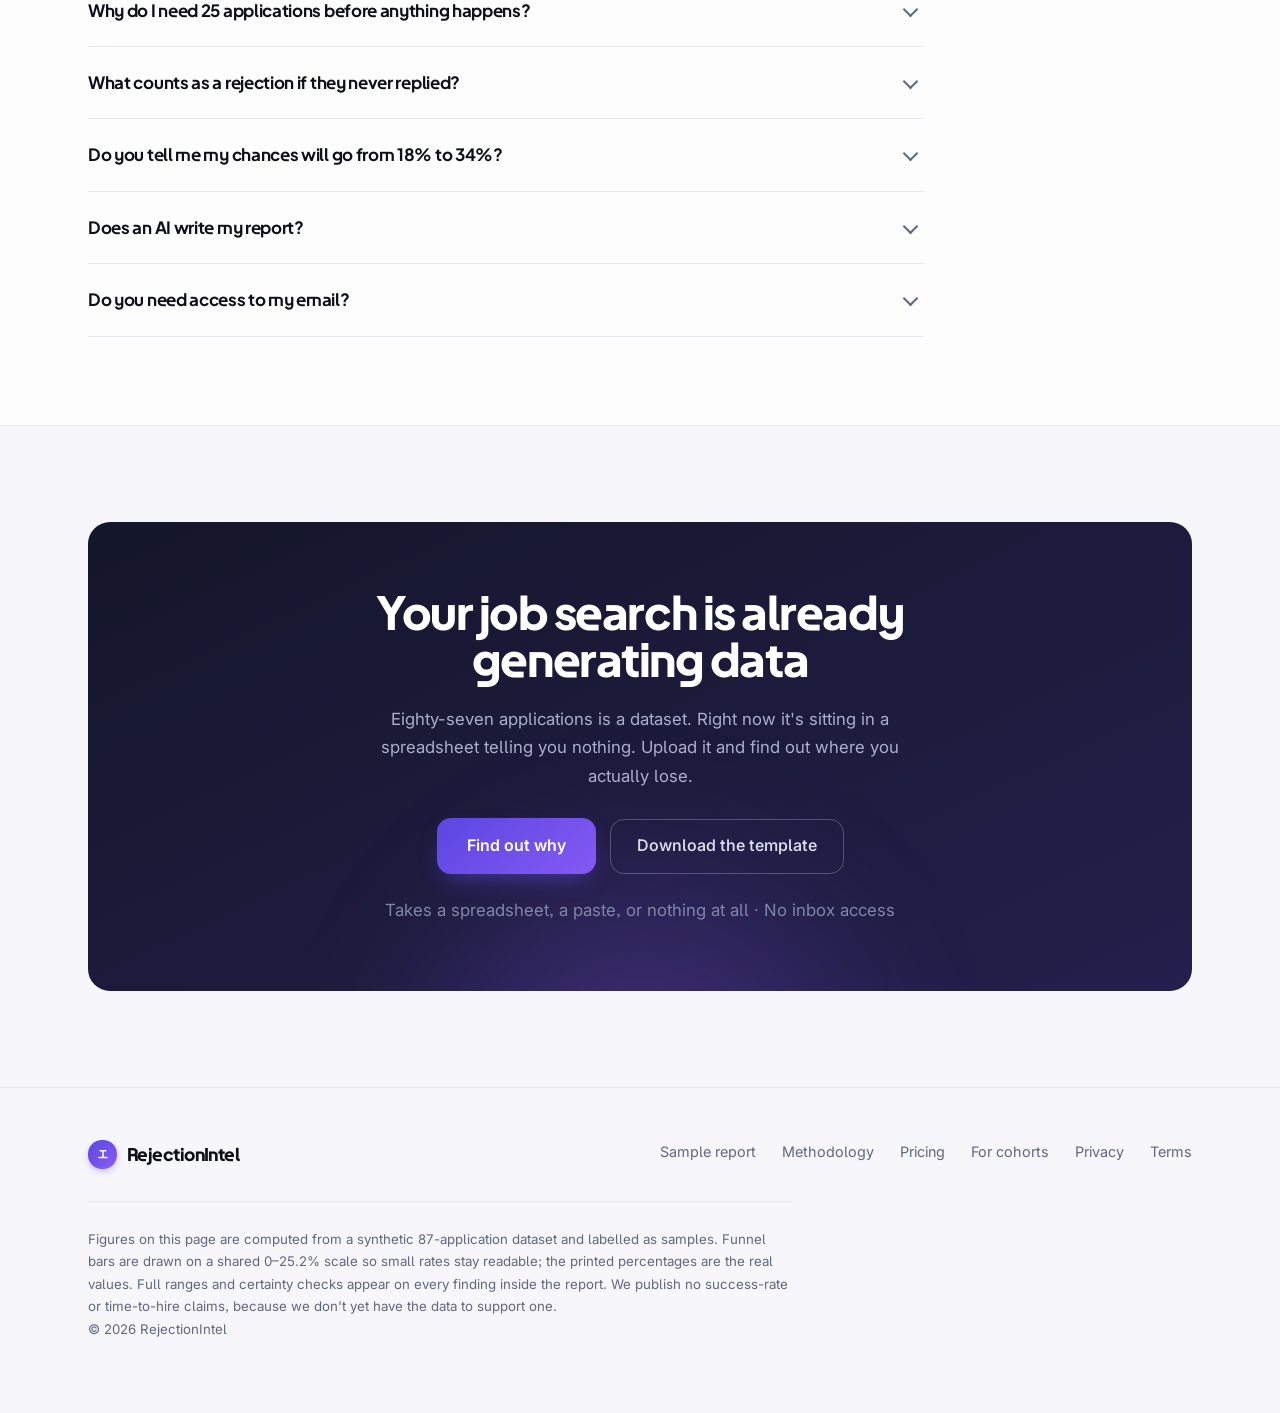
==== commit d715c0fd: "Violet accent (previous)" ====
--- a/site/index.html
+++ b/site/index.html
@@ -31,12 +31,12 @@
   --ink:#0E1017;--ink-2:#3B4154;--muted:#5F6780;
   --line:#E6E8F0;--line-2:#EEF0F6;--rule:#E6E8F0;--rule-soft:#EEF0F6;
 
-  --accent:#255C99;--accent-2:#3B7EBF;--accent-soft:#E7EFF8;--accent-ink:#1B4670;
-
-  --t-observed:#0E8A5F;--t-strong:#255C99;--t-weak:#C4820E;--t-none:#78809A;
+  --accent:#5A47E0;--accent-2:#8B5CF6;--accent-soft:#EEEBFE;--accent-ink:#4536C4;
+
+  --t-observed:#0E8A5F;--t-strong:#5A47E0;--t-weak:#C4820E;--t-none:#78809A;
   --t-insufficient:#78809A;
-  --bg-observed:#E3F5ED;--bg-strong:#E7EFF8;--bg-weak:#FBF1DE;--bg-none:#EDEFF4;
-  --observed-bg:#E3F5ED;--strong-bg:#E7EFF8;--weak-bg:#FBF1DE;--insufficient-bg:#EDEFF4;
+  --bg-observed:#E3F5ED;--bg-strong:#EEEBFE;--bg-weak:#FBF1DE;--bg-none:#EDEFF4;
+  --observed-bg:#E3F5ED;--strong-bg:#EEEBFE;--weak-bg:#FBF1DE;--insufficient-bg:#EDEFF4;
 
   --sem-strong:#0E8A5F;--sem-strong-bg:#E3F5ED;
   --sem-maybe:#C4820E;--sem-maybe-bg:#FBF1DE;
@@ -82,7 +82,7 @@
 .nav{position:sticky;top:0;z-index:80;background:rgba(247,247,251,.82);border-bottom:1px solid var(--line)}
 .nav-in{display:flex;align-items:center;gap:0;height:72px;max-width:var(--wrap);margin:0 auto;padding:0 24px}
 .brand{display:flex;align-items:center;gap:10px;font-family:var(--display);font-weight:800;font-size:1.09rem;letter-spacing:-.032em;text-decoration:none}
-.brand-mark{width:29px;height:29px;border-radius:14px;background:linear-gradient(140deg,var(--accent) 0%,var(--accent-2) 100%);display:grid;place-items:center;flex:none;box-shadow:0 3px 10px -3px rgba(37,92,153,.6)}
+.brand-mark{width:29px;height:29px;border-radius:14px;background:linear-gradient(140deg,var(--accent) 0%,var(--accent-2) 100%);display:grid;place-items:center;flex:none;box-shadow:0 3px 10px -3px rgba(90,71,224,.6)}
 /* Page anchors. Pushed right by auto, then a fixed run-in to the tools. */
 .nav-links{display:flex;gap:26px;margin-left:auto;font-size:.92rem;font-weight:500;
   white-space:nowrap}
@@ -139,9 +139,9 @@
 .btn-primary{
   background:linear-gradient(140deg,var(--accent) 0%,var(--accent-2) 115%);color:#fff;
   text-decoration:none;font-weight:600;font-size:1rem;padding:15px 30px;border-radius:14px;
-  display:inline-block;box-shadow:0 10px 24px -10px rgba(37,92,153,.75);transition:transform .16s,box-shadow .16s;
-}
-.btn-primary:hover{transform:translateY(-2px);box-shadow:0 16px 32px -12px rgba(37,92,153,.85)}
+  display:inline-block;box-shadow:0 10px 24px -10px rgba(90,71,224,.75);transition:transform .16s,box-shadow .16s;
+}
+.btn-primary:hover{transform:translateY(-2px);box-shadow:0 16px 32px -12px rgba(90,71,224,.85)}
 .btn-ghost{
   background:transparent;border:1.5px solid var(--line);color:var(--ink-2);text-decoration:none;
   font-weight:550;font-size:1rem;padding:13.5px 26px;border-radius:14px;display:inline-block;transition:border-color .16s,color .16s;
@@ -167,7 +167,7 @@
 /* the signature: solid bar to the observed value, translucent
    continuation to the top of the confidence interval */
 .track{grid-column:1/-1;position:relative;height:16px;background:#EFF1F7;border-radius:14px;margin-top:12px;overflow:hidden}
-.fill{position:absolute;top:0;bottom:0;left:0;border-radius:14px;background:linear-gradient(90deg,var(--accent),var(--accent-2));box-shadow:0 1px 3px rgba(37,92,153,.4)}
+.fill{position:absolute;top:0;bottom:0;left:0;border-radius:14px;background:linear-gradient(90deg,var(--accent),var(--accent-2));box-shadow:0 1px 3px rgba(90,71,224,.4)}
 .fill.zero{background:var(--t-none);opacity:.45;min-width:5px}
 
 @keyframes grow{from{transform:scaleX(0)}to{transform:scaleX(1)}}
@@ -224,7 +224,7 @@
 /* math block */
 .math{background:linear-gradient(155deg,#14162A 0%,#1D1B3E 55%,#241F4C 100%);color:#D9DCEC;border-radius:var(--r-lg);padding:52px 50px;position:relative;overflow:hidden}
 @media(max-width:720px){.math{padding:34px 26px}}
-.math::after{content:"";position:absolute;width:520px;height:520px;right:-14%;top:-32%;background:radial-gradient(circle,rgba(59,126,191,.36),transparent 66%);filter:blur(52px)}
+.math::after{content:"";position:absolute;width:520px;height:520px;right:-14%;top:-32%;background:radial-gradient(circle,rgba(139,92,246,.36),transparent 66%);filter:blur(52px)}
 .math > *{position:relative;z-index:1}
 .math .eyebrow{color:#A99BFF}
 .math h2{color:#fff;max-width:20ch}
@@ -235,7 +235,7 @@
 .mfig-n{font-family:var(--display);font-size:2.5rem;font-weight:800;color:#fff;letter-spacing:-.045em;line-height:1}
 .mfig-l{font-size:.88rem;color:#9AA1BE;margin-top:11px;line-height:1.5}
 .math-foot{font-size:.85rem;color:#7F87A6;margin-top:28px;line-height:1.65}
-.math-foot code{color:#C7BCFF;background:rgba(59,126,191,.14);padding:2px 7px;border-radius:5px}
+.math-foot code{color:#C7BCFF;background:rgba(139,92,246,.14);padding:2px 7px;border-radius:5px}
 
 /* comparison */
 .cmp-wrap{background:color-mix(in srgb,var(--card) 93%,transparent);border:1px solid var(--line);border-radius:var(--r-lg);overflow:hidden;box-shadow:0 1px 2px rgba(14,16,23,.04),0 12px 30px -22px rgba(14,16,23,.2)}
@@ -256,7 +256,7 @@
 .plans{display:grid;grid-template-columns:repeat(3,1fr);gap:22px;align-items:start}
 @media(max-width:940px){.plans{grid-template-columns:1fr}}
 .plan{background:color-mix(in srgb,var(--card) 92%,transparent);border:1px solid var(--line);border-radius:var(--r-lg);padding:30px;display:flex;flex-direction:column}
-.plan-hi{border:1.5px solid var(--accent);box-shadow:0 20px 46px -26px rgba(37,92,153,.6);position:relative}
+.plan-hi{border:1.5px solid var(--accent);box-shadow:0 20px 46px -26px rgba(90,71,224,.6);position:relative}
 .plan-flag{position:absolute;top:-12px;left:30px;background:linear-gradient(140deg,var(--accent),var(--accent-2));color:#fff;font-size:.7rem;font-weight:700;letter-spacing:.08em;text-transform:uppercase;padding:5px 13px;border-radius:14px}
 .plan-name{font-size:.77rem;font-weight:700;letter-spacing:.11em;text-transform:uppercase;color:var(--muted)}
 .plan-price{font-family:var(--display);font-size:2.7rem;font-weight:800;letter-spacing:-.045em;margin:14px 0 6px;line-height:1}
@@ -281,7 +281,7 @@
 .close{position:relative;z-index:1;padding:96px 0}
 .close-box{background:linear-gradient(155deg,#14162A 0%,#241F4C 100%);border-radius:var(--r-lg);padding:66px 50px;text-align:center;position:relative;overflow:hidden}
 @media(max-width:640px){.close-box{padding:44px 26px}}
-.close-box::after{content:"";position:absolute;width:640px;height:640px;left:50%;top:52%;transform:translateX(-50%);background:radial-gradient(circle,rgba(59,126,191,.34),transparent 64%);filter:blur(56px)}
+.close-box::after{content:"";position:absolute;width:640px;height:640px;left:50%;top:52%;transform:translateX(-50%);background:radial-gradient(circle,rgba(139,92,246,.34),transparent 64%);filter:blur(56px)}
 .close-box > *{position:relative;z-index:1}
 .close-box h2{color:#fff;max-width:18ch;margin:0 auto}
 .close-box p{color:#A9B0CC;max-width:52ch;margin:22px auto 0;font-size:1.05rem;line-height:1.7}
@@ -309,12 +309,12 @@
   --ink:#F1F2F7;--ink-2:#AFB6C9;--muted:#868DA3;
   --line:#252938;--line-2:#1C1F2B;--rule:#252938;--rule-soft:#1C1F2B;
 
-  --accent:#5AA9E6;--accent-2:#7FC0F0;--accent-soft:#122436;--accent-ink:#8DC7F2;
-
-  --t-observed:#3FC495;--t-strong:#5AA9E6;--t-weak:#E0A93A;--t-none:#8891A6;
+  --accent:#8B7BFF;--accent-2:#A78BFA;--accent-soft:#231F45;--accent-ink:#B9ADFF;
+
+  --t-observed:#3FC495;--t-strong:#8B7BFF;--t-weak:#E0A93A;--t-none:#8891A6;
   --t-insufficient:#8891A6;
-  --bg-observed:#10352A;--bg-strong:#122436;--bg-weak:#3A2E14;--bg-none:#1F2431;
-  --observed-bg:#10352A;--strong-bg:#122436;--weak-bg:#3A2E14;--insufficient-bg:#1F2431;
+  --bg-observed:#10352A;--bg-strong:#231F45;--bg-weak:#3A2E14;--bg-none:#1F2431;
+  --observed-bg:#10352A;--strong-bg:#231F45;--weak-bg:#3A2E14;--insufficient-bg:#1F2431;
 
   --sem-strong:#3FC495;--sem-strong-bg:#10352A;
   --sem-maybe:#E0A93A;--sem-maybe-bg:#3A2E14;
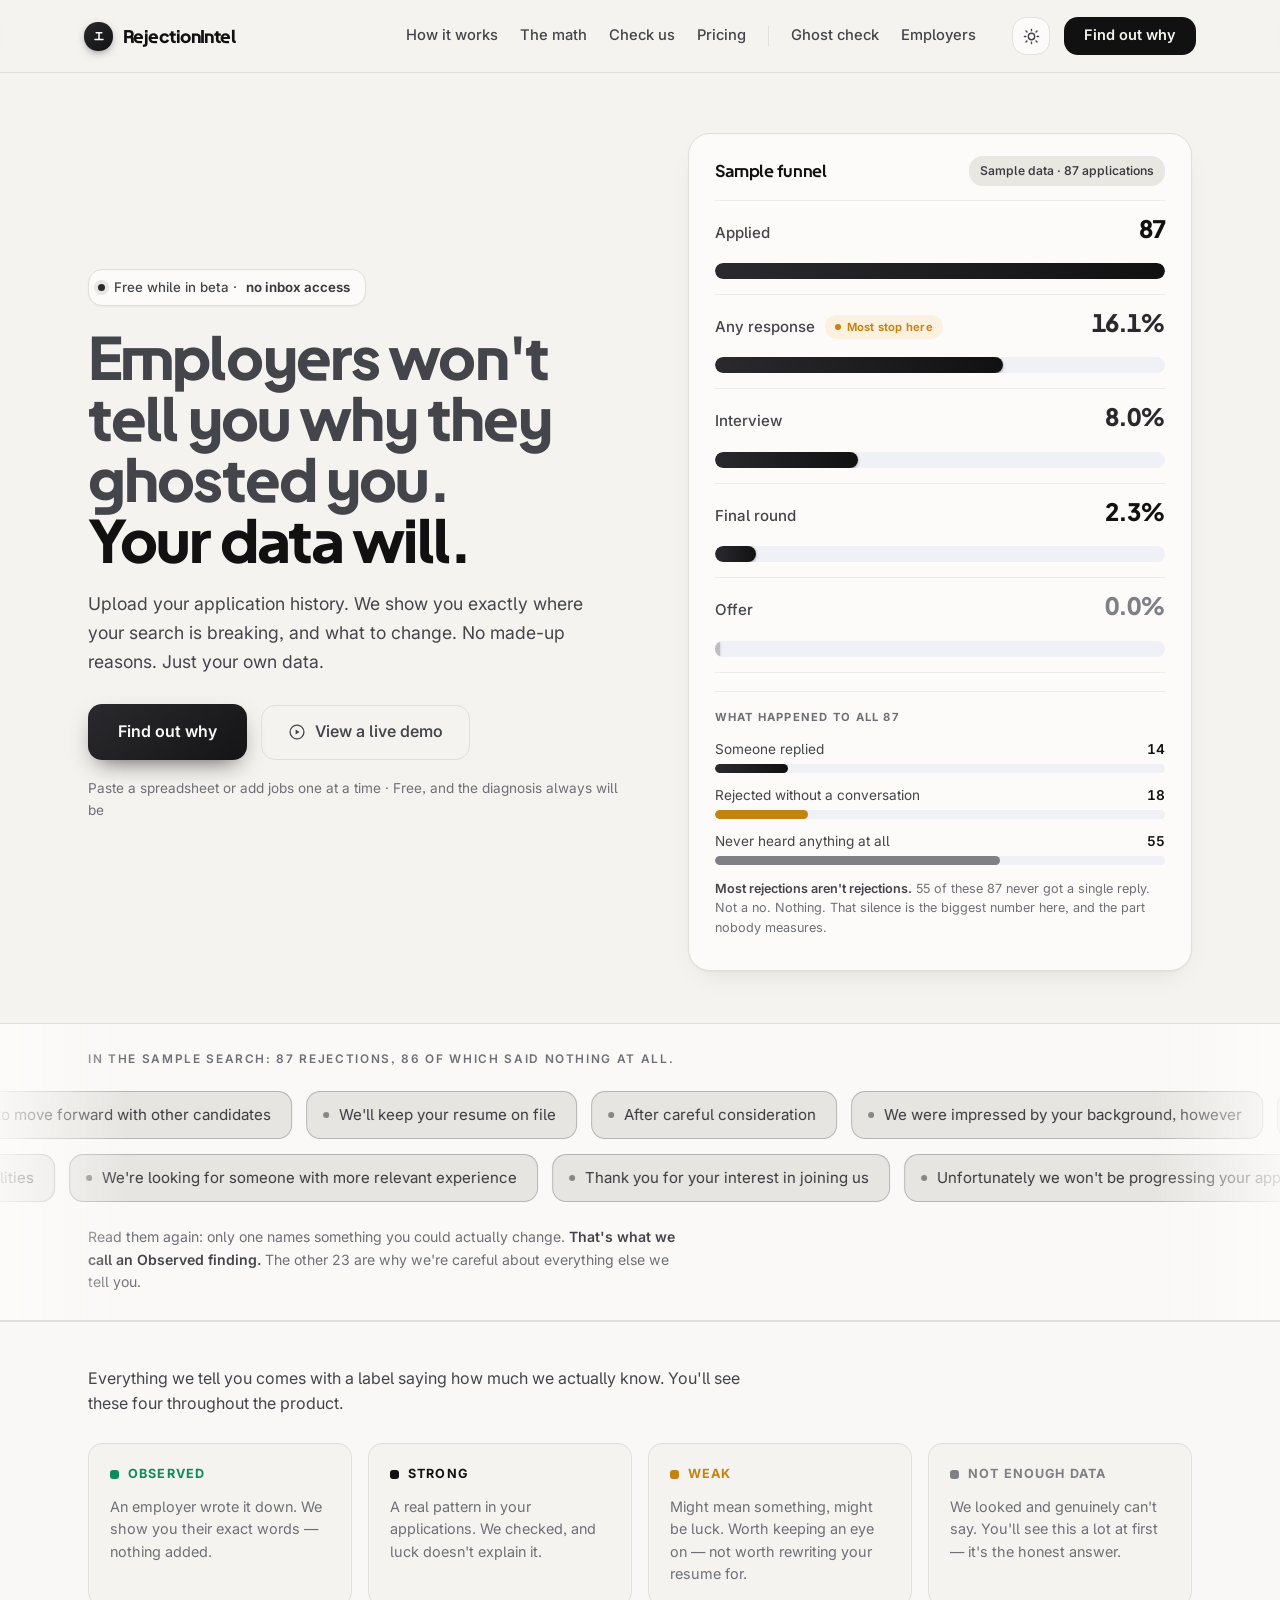
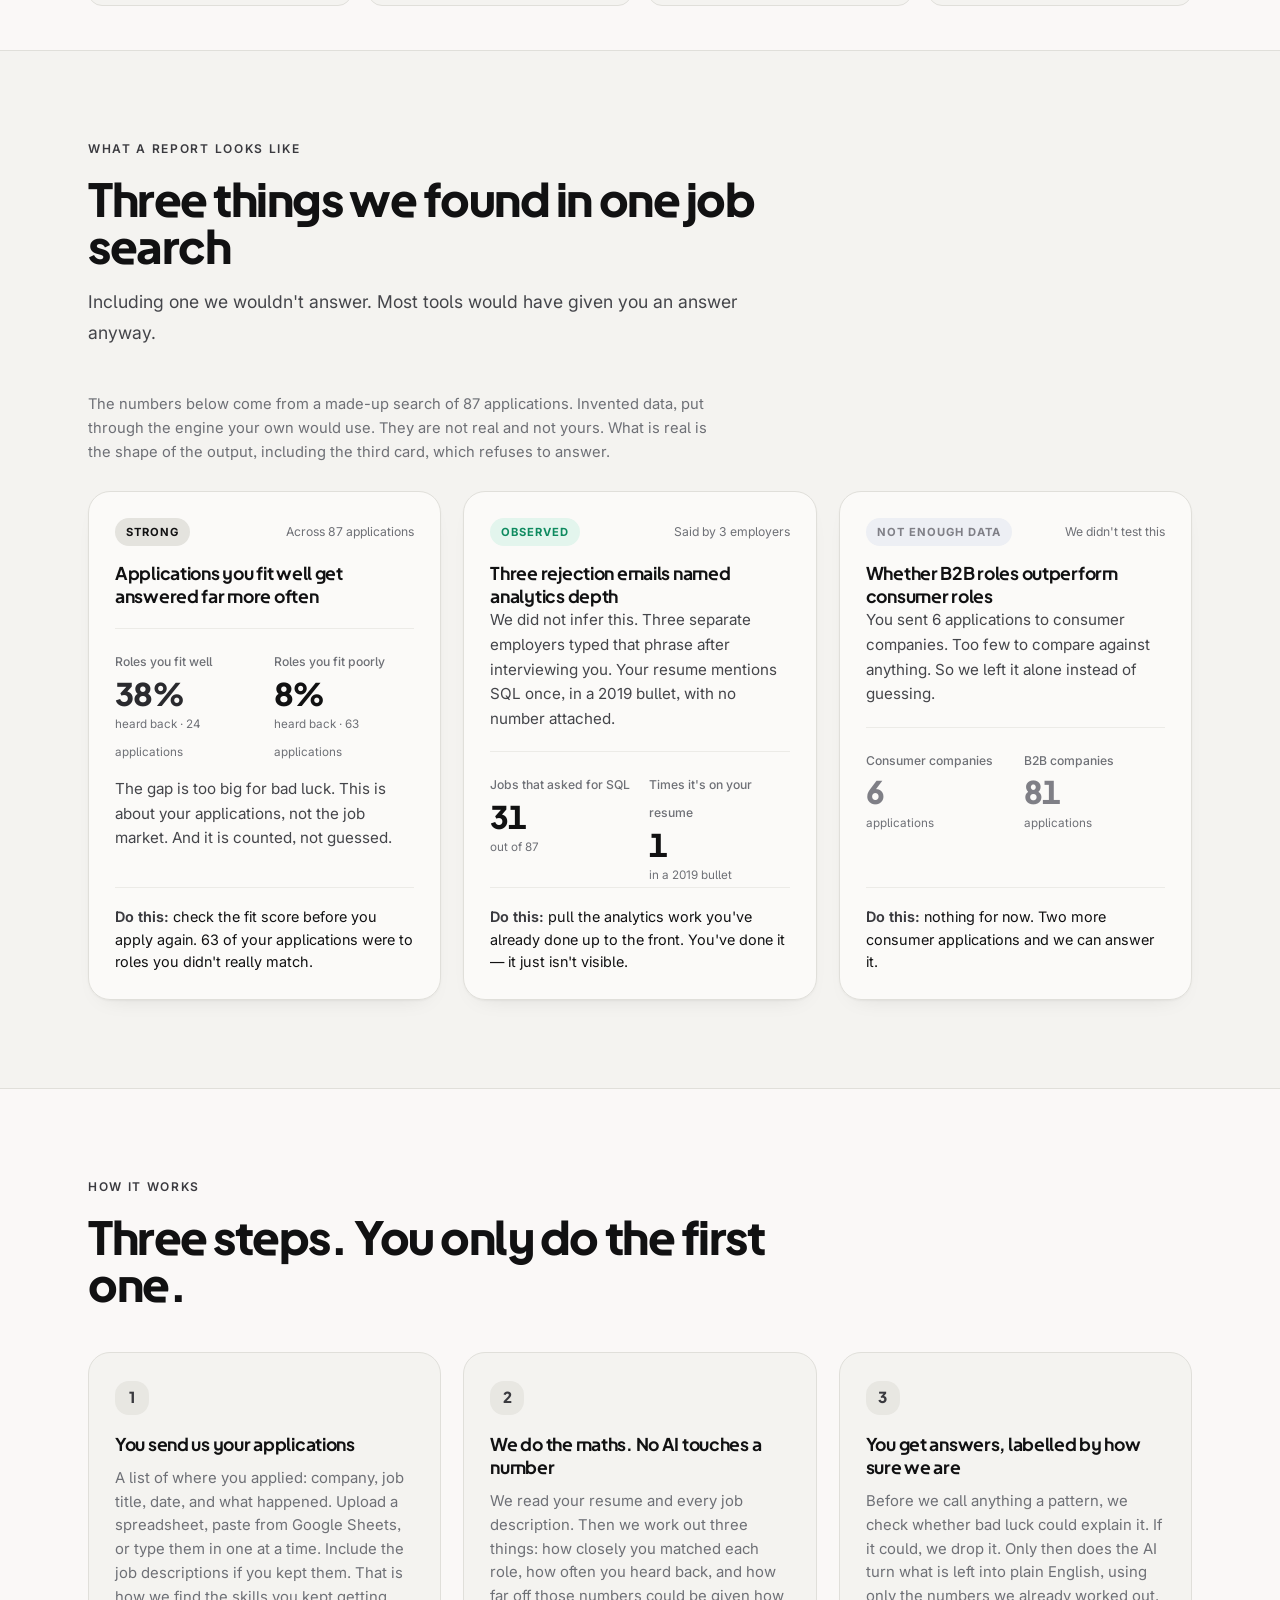
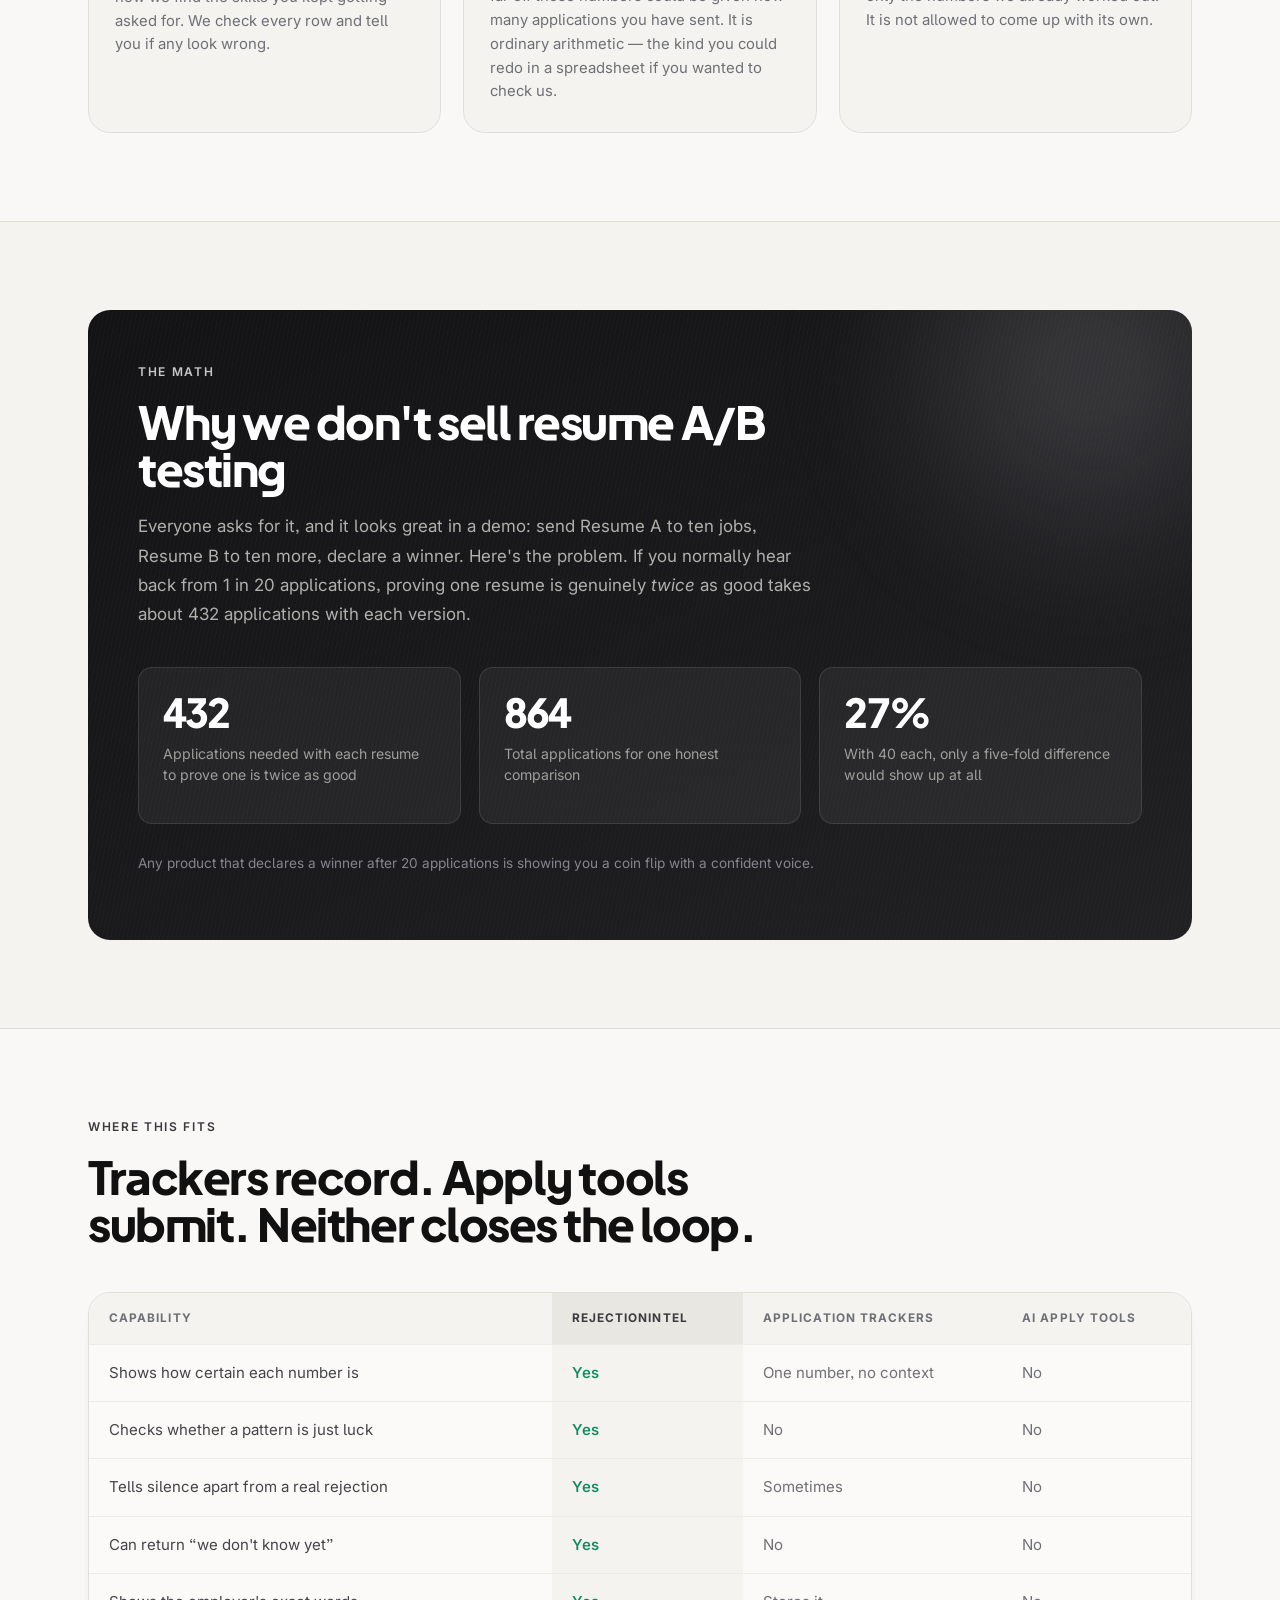
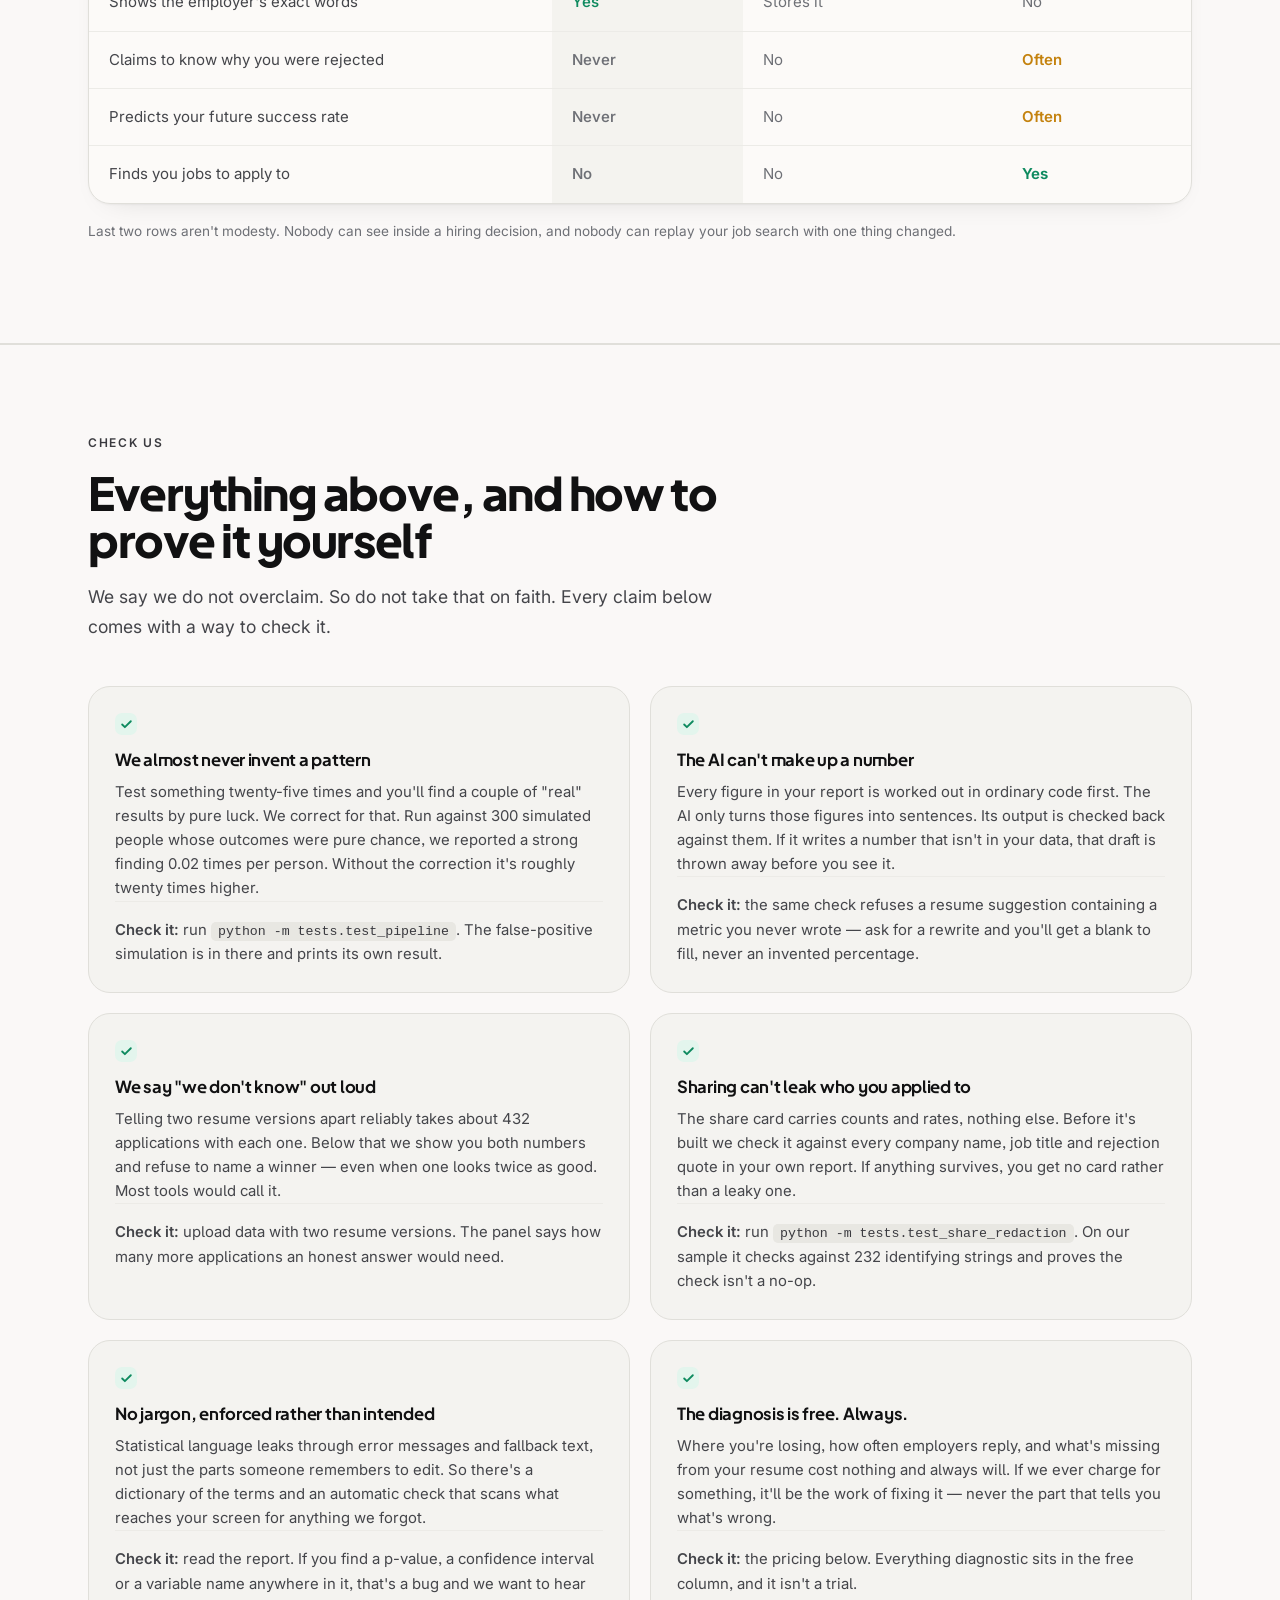
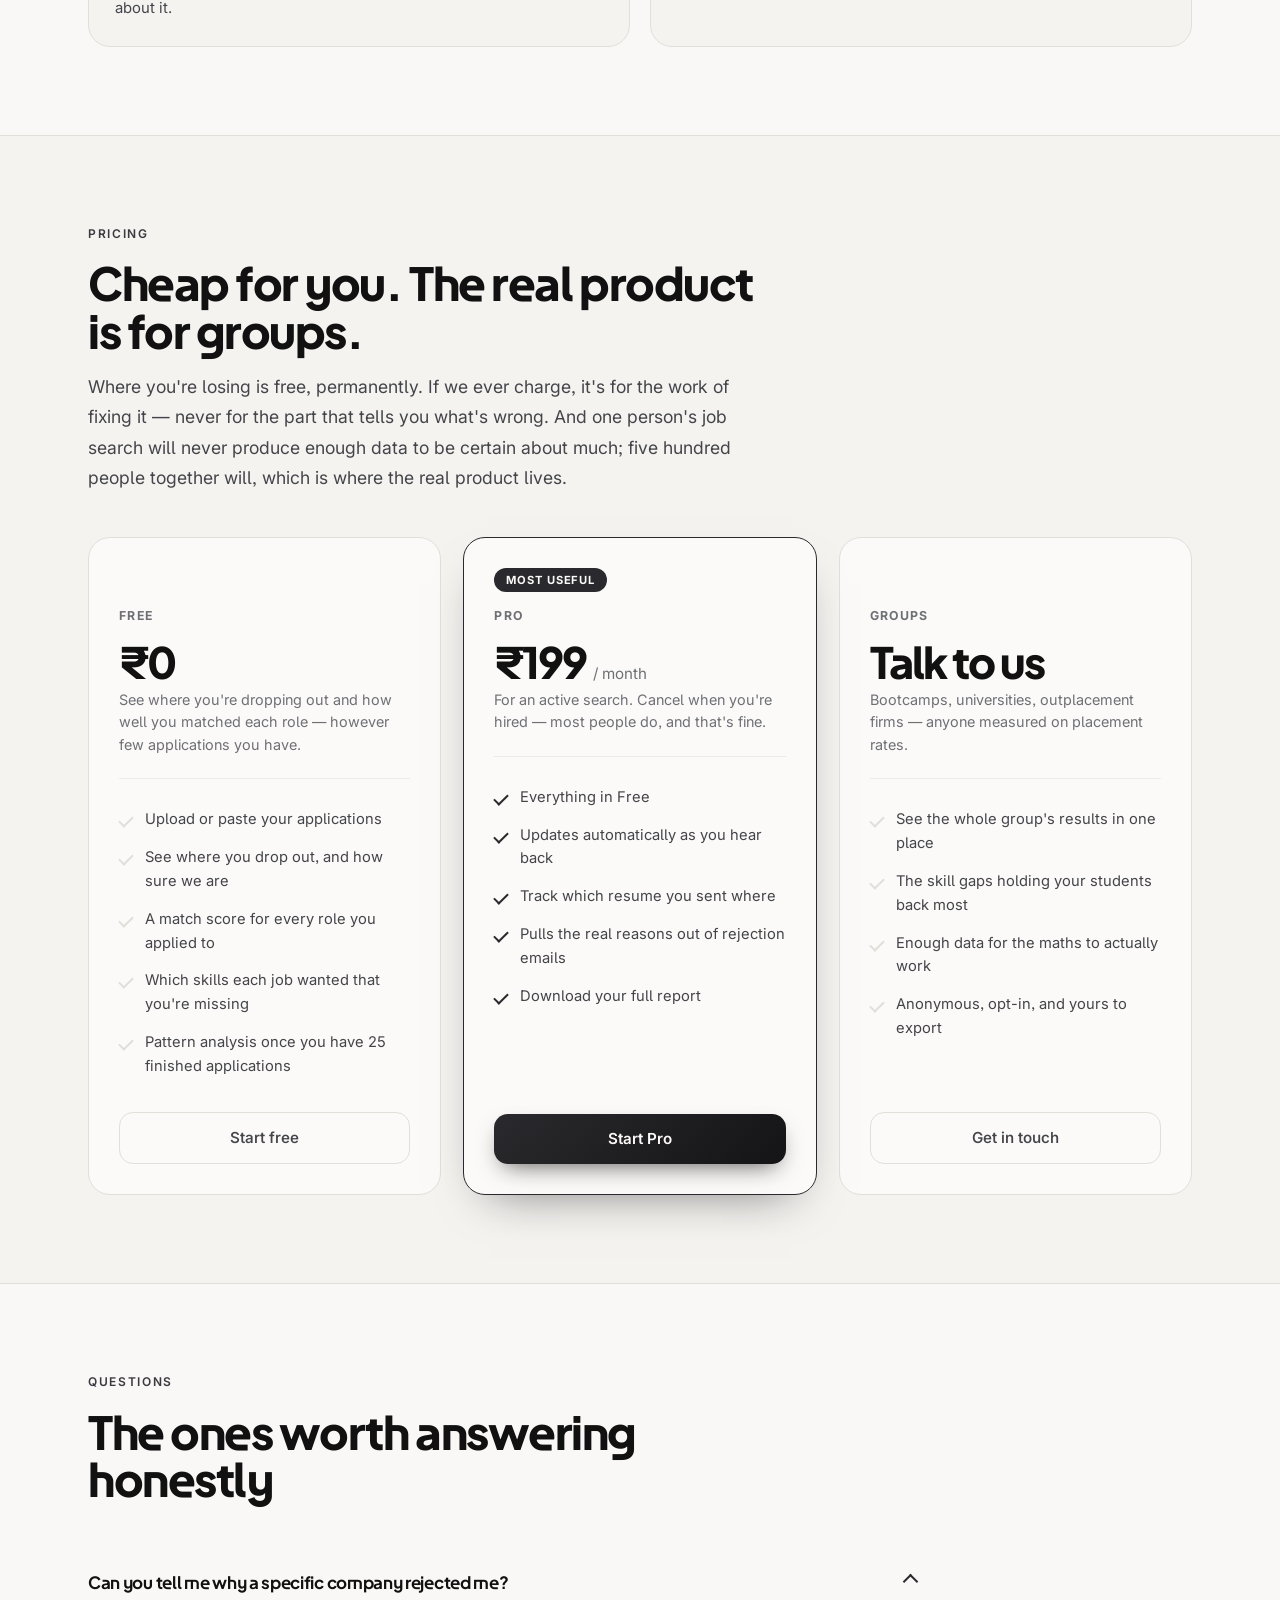
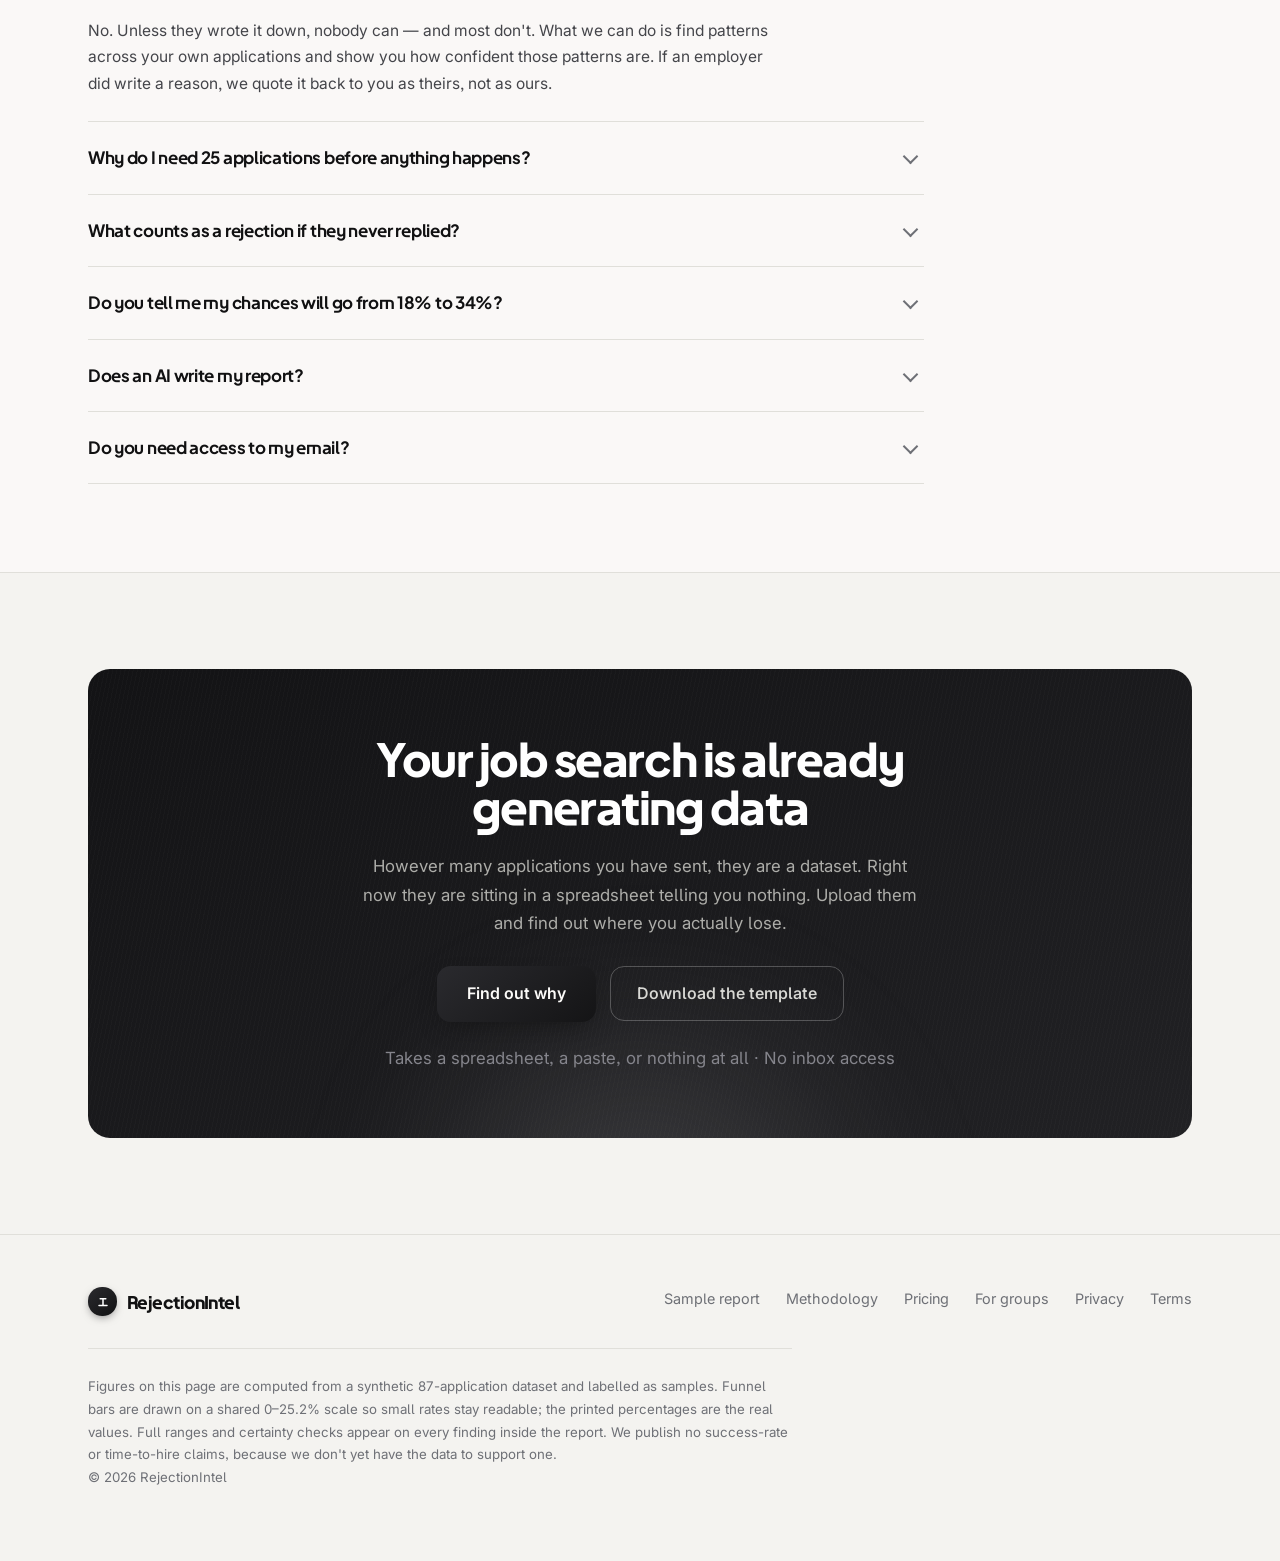
==== commit 1640d46a: "Update to latest version: sign-in, OAuth, pre-apply check, rate limiting Co-Authored-By: Claude Opus" ====
--- a/site/index.html
+++ b/site/index.html
@@ -21,32 +21,32 @@
 <style>
 /* ============================================================
    TOKENS
-   Accent is indigo→violet. The four tier colours still carry
+   Accent is neutral ink. The four tier colours still carry
    meaning — strong findings use the accent itself, so the brand
    colour and "this is trustworthy" are the same signal.
    ============================================================ */
 :root{
-  --bg:#F7F7FB;--card:#FFFFFF;
-  --paper:#F7F7FB;--panel:#FFFFFF;
-  --ink:#0E1017;--ink-2:#3B4154;--muted:#5F6780;
-  --line:#E6E8F0;--line-2:#EEF0F6;--rule:#E6E8F0;--rule-soft:#EEF0F6;
-
-  --accent:#5A47E0;--accent-2:#8B5CF6;--accent-soft:#EEEBFE;--accent-ink:#4536C4;
-
-  --t-observed:#0E8A5F;--t-strong:#5A47E0;--t-weak:#C4820E;--t-none:#78809A;
-  --t-insufficient:#78809A;
-  --bg-observed:#E3F5ED;--bg-strong:#EEEBFE;--bg-weak:#FBF1DE;--bg-none:#EDEFF4;
-  --observed-bg:#E3F5ED;--strong-bg:#EEEBFE;--weak-bg:#FBF1DE;--insufficient-bg:#EDEFF4;
+  --bg:#F4F3F0;--card:#FCFBF9;
+  --paper:#F4F3F0;--panel:#FCFBF9;
+  --ink:#111112;--ink-2:#44454A;--muted:#6E7076;
+  --line:#E0DFDA;--line-2:#ECEBE7;--rule:#E0DFDA;--rule-soft:#ECEBE7;
+
+  --accent:#2A2A2E;--accent-2:#111112;--accent-soft:#E8E7E2;--accent-ink:#3A3A3F;--on-accent:#FCFBF9;
+
+  --t-observed:#0E8A5F;--t-strong:#111112;--t-weak:#C4820E;--t-none:#7F7F86;
+  --t-insufficient:#7F7F86;
+  --bg-observed:#E3F5ED;--bg-strong:#E4E3DE;--bg-weak:#FBF1DE;--bg-none:#EDEFF4;
+  --observed-bg:#E3F5ED;--strong-bg:#E4E3DE;--weak-bg:#FBF1DE;--insufficient-bg:#EDEFF4;
 
   --sem-strong:#0E8A5F;--sem-strong-bg:#E3F5ED;
   --sem-maybe:#C4820E;--sem-maybe-bg:#FBF1DE;
-  --sem-none:#5F6780;--sem-none-bg:#EDEFF4;
+  --sem-none:#66666D;--sem-none-bg:#EDEFF4;
   --sem-neg:#C4433F;--sem-neg-bg:#FBEAEA;
 
   --display:'Plus Jakarta Sans',system-ui,sans-serif;
   --body:'Inter',system-ui,sans-serif;--mono:ui-monospace,monospace;
   --r:14px;--r-sm:11px;--r-md:14px;--r-lg:22px;--wrap:1160px;
-  --shadow:0 1px 2px rgba(14,16,23,.04), 0 12px 28px -12px rgba(14,16,23,.10);
+  --shadow:0 1px 2px rgba(17,17,18,.04), 0 12px 28px -12px rgba(17,17,18,.10);
 }
 *,*::before,*::after{box-sizing:border-box}
 html{scroll-behavior:smooth;-webkit-text-size-adjust:100%}
@@ -79,21 +79,30 @@
 /* ============================================================
    NAV
    ============================================================ */
-.nav{position:sticky;top:0;z-index:80;background:rgba(247,247,251,.82);border-bottom:1px solid var(--line)}
-.nav-in{display:flex;align-items:center;gap:0;height:72px;max-width:var(--wrap);margin:0 auto;padding:0 24px}
+.nav{position:sticky;top:0;z-index:80;background:color-mix(in srgb,var(--bg) 86%,transparent);backdrop-filter:blur(12px) saturate(1.05);border-bottom:1px solid var(--line)}
+.nav-in{display:flex;align-items:center;gap:0;height:72px;max-width:var(--wrap);
+  margin:0 auto;padding:0 24px;
+  --nav-gap:22px;    /* between navigation items */
+  --nav-ctl:14px;    /* between the controls on the right, a tighter cluster */
+  --nav-h:38px}      /* every control the same height */
 .brand{display:flex;align-items:center;gap:10px;font-family:var(--display);font-weight:800;font-size:1.09rem;letter-spacing:-.032em;text-decoration:none}
-.brand-mark{width:29px;height:29px;border-radius:14px;background:linear-gradient(140deg,var(--accent) 0%,var(--accent-2) 100%);display:grid;place-items:center;flex:none;box-shadow:0 3px 10px -3px rgba(90,71,224,.6)}
+.brand-mark{width:29px;height:29px;border-radius:14px;background:linear-gradient(140deg,var(--accent) 0%,var(--accent-2) 100%);display:grid;place-items:center;flex:none;box-shadow:0 3px 10px -3px rgba(17,17,18,.6)}
 /* Page anchors. Pushed right by auto, then a fixed run-in to the tools. */
-.nav-links{display:flex;gap:26px;margin-left:auto;font-size:.92rem;font-weight:500;
-  white-space:nowrap}
-.nav-tools{display:flex;gap:22px;font-size:.92rem;font-weight:500;white-space:nowrap;
-  margin-right:20px}
+.nav-links{display:flex;gap:var(--nav-gap);margin-left:auto;font-size:.92rem;
+  font-weight:500;white-space:nowrap;
+  /* A floor on the gap after the brand. margin-left:auto gives none once the
+     links and tools are wide enough to fill the bar, and the wordmark ends up
+     touching the first link. */
+  padding-left:34px}
+.nav-tools{display:flex;gap:var(--nav-gap);font-size:.92rem;font-weight:500;
+  white-space:nowrap;margin-right:var(--nav-gap)}
 .nav-tools a{color:var(--ink-2);text-decoration:none;transition:color .15s}
 .nav-tools a:hover{color:var(--accent)}
 /* A hairline instead of a wider gap: at these lengths a gap alone reads as
    accidental spacing rather than a deliberate grouping. */
-.nav-sep{width:1px;height:20px;background:var(--line);margin:0 22px;flex:none}
-.theme-btn{margin-right:14px}
+.nav-sep{width:1px;height:20px;background:var(--line);margin:0 var(--nav-gap);flex:none}
+#ri-authbox{margin-right:var(--nav-ctl);display:flex;align-items:center}
+.theme-btn{margin-right:var(--nav-ctl)}
 
 /* Below 1240px the anchors go first — they duplicate the page you're already
    on. The tools are separate destinations and survive one breakpoint longer. */
@@ -102,10 +111,12 @@
 .nav-links a{color:var(--ink-2);text-decoration:none;transition:color .15s}
 .nav-links a:hover{color:var(--accent)}
 .nav-cta{
-  background:var(--ink);color:#fff;text-decoration:none;padding:10px 20px;border-radius:14px;
-  font-size:.91rem;font-weight:600;white-space:nowrap;transition:transform .15s,box-shadow .15s;
-}
-.nav-cta:hover{transform:translateY(-1px);box-shadow:0 8px 18px -8px rgba(14,16,23,.6)}
+  background:var(--ink);color:var(--bg);text-decoration:none;
+  height:var(--nav-h);display:inline-flex;align-items:center;padding:0 20px;
+  border-radius:14px;font-size:.91rem;font-weight:600;white-space:nowrap;
+  transition:transform .15s,box-shadow .15s;
+}
+.nav-cta:hover{transform:translateY(-1px);box-shadow:0 8px 18px -8px rgba(17,17,18,.6)}
 @media(max-width:900px){.nav-links{display:none}.nav-cta{margin-left:auto}}
 
 /* ============================================================
@@ -124,24 +135,29 @@
 .pill{
   display:inline-flex;align-items:center;gap:9px;background:var(--card);border:1px solid var(--line);
   padding:7px 15px 7px 9px;border-radius:14px;font-size:.83rem;font-weight:500;color:var(--ink-2);
-  margin-bottom:20px;box-shadow:0 1px 2px rgba(14,16,23,.04);
+  margin-bottom:20px;box-shadow:0 1px 2px rgba(17,17,18,.04);
 }
 .pill b{color:var(--accent-ink);font-weight:650}
 .pill-dot{width:7px;height:7px;border-radius:50%;background:var(--accent);flex:none;box-shadow:0 0 0 4px var(--accent-soft)}
 
+/* The payoff line. In a monochrome page there is no accent hue to lift it,
+   so the emphasis is contrast: the setup sentence drops to secondary ink and
+   the payoff sits at full strength. A gradient here would put branding on the
+   one sentence that should read as a statement. */
+.hero h1{color:var(--ink-2)}
 .hero h1 em{
-  font-style:normal;
-  background:linear-gradient(96deg,var(--accent) 8%,var(--accent-2) 92%);
-  -webkit-background-clip:text;background-clip:text;color:transparent;
-}
+  font-style:normal;color:var(--ink);
+  text-shadow:0 1px 0 rgba(232,232,228,.06);
+}
+[data-theme="dark"] .hero h1 em{color:#FFFFFF}
 .hero-sub{font-size:1.1rem;line-height:1.65;color:var(--ink-2);max-width:46ch;margin:20px 0 0}
 .hero-actions{display:flex;flex-wrap:wrap;gap:14px;align-items:center;margin-top:28px}
 .btn-primary{
-  background:linear-gradient(140deg,var(--accent) 0%,var(--accent-2) 115%);color:#fff;
+  background:linear-gradient(140deg,var(--accent) 0%,var(--accent-2) 115%);color:var(--on-accent);
   text-decoration:none;font-weight:600;font-size:1rem;padding:15px 30px;border-radius:14px;
-  display:inline-block;box-shadow:0 10px 24px -10px rgba(90,71,224,.75);transition:transform .16s,box-shadow .16s;
-}
-.btn-primary:hover{transform:translateY(-2px);box-shadow:0 16px 32px -12px rgba(90,71,224,.85)}
+  display:inline-block;box-shadow:0 10px 24px -10px rgba(17,17,18,.75);transition:transform .16s,box-shadow .16s;
+}
+.btn-primary:hover{transform:translateY(-2px);box-shadow:0 16px 32px -12px rgba(17,17,18,.85)}
 .btn-ghost{
   background:transparent;border:1.5px solid var(--line);color:var(--ink-2);text-decoration:none;
   font-weight:550;font-size:1rem;padding:13.5px 26px;border-radius:14px;display:inline-block;transition:border-color .16s,color .16s;
@@ -151,7 +167,7 @@
 
 /* ---------- funnel card ---------- */
 .card-funnel{
-  background:var(--card);border:1px solid rgba(255,255,255,.7);border-radius:var(--r-lg);
+  background:var(--card);border:1px solid var(--line);border-radius:var(--r-lg);
   padding:22px 26px 20px;box-shadow:var(--shadow);
 }
 .cf-head{display:flex;justify-content:space-between;align-items:center;gap:14px;padding-bottom:14px;border-bottom:1px solid var(--line-2)}
@@ -167,7 +183,7 @@
 /* the signature: solid bar to the observed value, translucent
    continuation to the top of the confidence interval */
 .track{grid-column:1/-1;position:relative;height:16px;background:#EFF1F7;border-radius:14px;margin-top:12px;overflow:hidden}
-.fill{position:absolute;top:0;bottom:0;left:0;border-radius:14px;background:linear-gradient(90deg,var(--accent),var(--accent-2));box-shadow:0 1px 3px rgba(90,71,224,.4)}
+.fill{position:absolute;top:0;bottom:0;left:0;border-radius:14px;background:linear-gradient(90deg,var(--accent),var(--accent-2));box-shadow:0 1px 3px rgba(17,17,18,.4)}
 .fill.zero{background:var(--t-none);opacity:.45;min-width:5px}
 
 @keyframes grow{from{transform:scaleX(0)}to{transform:scaleX(1)}}
@@ -195,8 +211,8 @@
 
 .cards{display:grid;grid-template-columns:repeat(3,1fr);gap:22px}
 @media(max-width:940px){.cards{grid-template-columns:1fr}}
-.card{background:color-mix(in srgb,var(--card) 92%,transparent);border:1px solid var(--line);border-radius:var(--r-lg);padding:26px;display:flex;flex-direction:column;box-shadow:0 1px 2px rgba(14,16,23,.04),0 10px 26px -18px rgba(14,16,23,.18);transition:transform .18s,box-shadow .18s}
-.card:hover{transform:translateY(-3px);box-shadow:0 1px 2px rgba(14,16,23,.04),0 20px 40px -20px rgba(14,16,23,.26)}
+.card{background:color-mix(in srgb,var(--card) 92%,transparent);border:1px solid var(--line);border-radius:var(--r-lg);padding:26px;display:flex;flex-direction:column;box-shadow:0 1px 2px rgba(17,17,18,.04),0 10px 26px -18px rgba(17,17,18,.18);transition:transform .18s,box-shadow .18s}
+.card:hover{transform:translateY(-3px);box-shadow:0 1px 2px rgba(17,17,18,.04),0 20px 40px -20px rgba(17,17,18,.26)}
 .sec-alt .card{background:var(--bg)}
 .card-top{display:flex;justify-content:space-between;align-items:center;gap:12px;margin-bottom:16px}
 .tag{font-size:.7rem;font-weight:700;letter-spacing:.09em;text-transform:uppercase;padding:5px 11px;border-radius:14px}
@@ -222,28 +238,28 @@
 .step code{font-size:.84rem;background:var(--accent-soft);color:var(--accent-ink);padding:2px 7px;border-radius:5px;font-weight:500}
 
 /* math block */
-.math{background:linear-gradient(155deg,#14162A 0%,#1D1B3E 55%,#241F4C 100%);color:#D9DCEC;border-radius:var(--r-lg);padding:52px 50px;position:relative;overflow:hidden}
+.math{background-image:repeating-linear-gradient(102deg,rgba(232,232,228,.020) 0 1px,transparent 1px 4px),linear-gradient(155deg,#131315 0%,#1A1A1D 55%,#212124 100%);color:#D8D8D4;border-radius:var(--r-lg);padding:52px 50px;position:relative;overflow:hidden}
 @media(max-width:720px){.math{padding:34px 26px}}
-.math::after{content:"";position:absolute;width:520px;height:520px;right:-14%;top:-32%;background:radial-gradient(circle,rgba(139,92,246,.36),transparent 66%);filter:blur(52px)}
+.math::after{content:"";position:absolute;width:520px;height:520px;right:-14%;top:-32%;background:radial-gradient(circle,rgba(199,199,201,.22),transparent 66%);filter:blur(52px)}
 .math > *{position:relative;z-index:1}
-.math .eyebrow{color:#A99BFF}
+.math .eyebrow{color:#C7C7C9}
 .math h2{color:#fff;max-width:20ch}
-.math-body{font-size:1.06rem;color:#AEB4CE;max-width:62ch;margin:20px 0 0;line-height:1.72}
+.math-body{font-size:1.06rem;color:#B0B0AC;max-width:62ch;margin:20px 0 0;line-height:1.72}
 .math-figs{display:grid;grid-template-columns:repeat(3,1fr);gap:18px;margin-top:38px}
 @media(max-width:760px){.math-figs{grid-template-columns:1fr}}
 .mfig{background:rgba(255,255,255,.055);border:1px solid rgba(255,255,255,.1);border-radius:var(--r);padding:24px}
 .mfig-n{font-family:var(--display);font-size:2.5rem;font-weight:800;color:#fff;letter-spacing:-.045em;line-height:1}
-.mfig-l{font-size:.88rem;color:#9AA1BE;margin-top:11px;line-height:1.5}
-.math-foot{font-size:.85rem;color:#7F87A6;margin-top:28px;line-height:1.65}
-.math-foot code{color:#C7BCFF;background:rgba(139,92,246,.14);padding:2px 7px;border-radius:5px}
+.mfig-l{font-size:.88rem;color:#9E9E9A;margin-top:11px;line-height:1.5}
+.math-foot{font-size:.85rem;color:#85858C;margin-top:28px;line-height:1.65}
+.math-foot code{color:#E8E8E4;background:rgba(232,232,228,.10);padding:2px 7px;border-radius:5px}
 
 /* comparison */
-.cmp-wrap{background:color-mix(in srgb,var(--card) 93%,transparent);border:1px solid var(--line);border-radius:var(--r-lg);overflow:hidden;box-shadow:0 1px 2px rgba(14,16,23,.04),0 12px 30px -22px rgba(14,16,23,.2)}
+.cmp-wrap{background:color-mix(in srgb,var(--card) 93%,transparent);border:1px solid var(--line);border-radius:var(--r-lg);overflow:hidden;box-shadow:0 1px 2px rgba(17,17,18,.04),0 12px 30px -22px rgba(17,17,18,.2)}
 .cmp{width:100%;border-collapse:collapse;font-size:.94rem}
 .cmp th,.cmp td{padding:16px 20px;text-align:left;border-bottom:1px solid var(--line-2)}
 .cmp thead th{font-size:.74rem;letter-spacing:.09em;text-transform:uppercase;color:var(--muted);font-weight:700;background:var(--bg)}
 .cmp thead th:nth-child(2){color:var(--accent-ink);background:var(--accent-soft)}
-.cmp td:nth-child(2){background:rgba(238,235,254,.42);font-weight:550}
+.cmp td:nth-child(2){background:rgba(232,231,226,.42);font-weight:550}
 .cmp tbody tr:last-child td{border-bottom:0}
 .cmp td:first-child{color:var(--ink-2);width:42%}
 .yes{color:var(--t-observed);font-weight:650}
@@ -253,11 +269,23 @@
 .cmp-note{font-size:.85rem;color:var(--muted);margin-top:16px}
 
 /* pricing */
-.plans{display:grid;grid-template-columns:repeat(3,1fr);gap:22px;align-items:start}
+.plans{display:grid;grid-template-columns:repeat(3,1fr);gap:22px;align-items:stretch}
 @media(max-width:940px){.plans{grid-template-columns:1fr}}
-.plan{background:color-mix(in srgb,var(--card) 92%,transparent);border:1px solid var(--line);border-radius:var(--r-lg);padding:30px;display:flex;flex-direction:column}
-.plan-hi{border:1.5px solid var(--accent);box-shadow:0 20px 46px -26px rgba(90,71,224,.6);position:relative}
-.plan-flag{position:absolute;top:-12px;left:30px;background:linear-gradient(140deg,var(--accent),var(--accent-2));color:#fff;font-size:.7rem;font-weight:700;letter-spacing:.08em;text-transform:uppercase;padding:5px 13px;border-radius:14px}
+.plan{background:color-mix(in srgb,var(--card) 92%,transparent);border:1px solid var(--line);
+  border-radius:var(--r-lg);padding:30px;display:flex;flex-direction:column;height:100%}
+/* Every card reserves the badge row, whether it has a badge or not. The badge
+   used to be absolutely positioned at top:-12px, so it hung outside the card
+   over the paragraph above and the highlighted card's header sat at a
+   different height from the other two. Reserving the row on all three lines
+   the names, prices and lists up across the row. */
+.plan-flagrow{height:24px;margin-bottom:14px;display:flex;align-items:center}
+/* 1.5px against the others' 1px shifted this card's contents half a pixel and
+   made it half a pixel taller. Same width border, stronger colour instead. */
+.plan-hi{border:1px solid var(--accent);box-shadow:0 20px 46px -26px rgba(17,17,18,.6);position:relative}
+.plan-flag{display:inline-flex;align-items:center;height:24px;
+  background:var(--accent);color:var(--on-accent);
+  font-size:.7rem;font-weight:700;letter-spacing:.08em;text-transform:uppercase;
+  padding:0 12px;border-radius:12px}
 .plan-name{font-size:.77rem;font-weight:700;letter-spacing:.11em;text-transform:uppercase;color:var(--muted)}
 .plan-price{font-family:var(--display);font-size:2.7rem;font-weight:800;letter-spacing:-.045em;margin:14px 0 6px;line-height:1}
 .plan-price span{font-family:var(--body);font-size:.95rem;font-weight:400;color:var(--muted);letter-spacing:0}
@@ -279,16 +307,16 @@
 
 /* close */
 .close{position:relative;z-index:1;padding:96px 0}
-.close-box{background:linear-gradient(155deg,#14162A 0%,#241F4C 100%);border-radius:var(--r-lg);padding:66px 50px;text-align:center;position:relative;overflow:hidden}
+.close-box{background-image:repeating-linear-gradient(102deg,rgba(232,232,228,.020) 0 1px,transparent 1px 4px),linear-gradient(155deg,#131315 0%,#212124 100%);border-radius:var(--r-lg);padding:66px 50px;text-align:center;position:relative;overflow:hidden}
 @media(max-width:640px){.close-box{padding:44px 26px}}
-.close-box::after{content:"";position:absolute;width:640px;height:640px;left:50%;top:52%;transform:translateX(-50%);background:radial-gradient(circle,rgba(139,92,246,.34),transparent 64%);filter:blur(56px)}
+.close-box::after{content:"";position:absolute;width:640px;height:640px;left:50%;top:52%;transform:translateX(-50%);background:radial-gradient(circle,rgba(199,199,201,.20),transparent 64%);filter:blur(56px)}
 .close-box > *{position:relative;z-index:1}
 .close-box h2{color:#fff;max-width:18ch;margin:0 auto}
-.close-box p{color:#A9B0CC;max-width:52ch;margin:22px auto 0;font-size:1.05rem;line-height:1.7}
+.close-box p{color:#ADADA9;max-width:52ch;margin:22px auto 0;font-size:1.05rem;line-height:1.7}
 .close-box .hero-actions{justify-content:center}
-.close-box .btn-ghost{border-color:rgba(255,255,255,.24);color:#D9DCEC}
+.close-box .btn-ghost{border-color:rgba(255,255,255,.24);color:#D8D8D4}
 .close-box .btn-ghost:hover{border-color:#fff;color:#fff}
-.close-box .hero-note{color:#7F87A6}
+.close-box .hero-note{color:#85858C}
 
 footer{position:relative;z-index:1;padding:52px 0 60px;border-top:1px solid var(--line)}
 .foot-top{display:flex;flex-wrap:wrap;gap:28px;justify-content:space-between;align-items:flex-start}
@@ -299,44 +327,39 @@
 
 /* ============================================================
    DARK MODE
-   Not an inversion. On dark, the indigo accent is lightened so it
+   Not an inversion. On dark, the accent is lightened so it
    keeps its contrast ratio against a near-black card, and the four
    tier colours are re-picked rather than reused — an amber that
    reads "caution" on white reads muddy on #14161F.
    ============================================================ */
 [data-theme="dark"]{
-  --bg:#0A0B11;--card:#14161F;--paper:#0A0B11;--panel:#14161F;
-  --ink:#F1F2F7;--ink-2:#AFB6C9;--muted:#868DA3;
-  --line:#252938;--line-2:#1C1F2B;--rule:#252938;--rule-soft:#1C1F2B;
-
-  --accent:#8B7BFF;--accent-2:#A78BFA;--accent-soft:#231F45;--accent-ink:#B9ADFF;
-
-  --t-observed:#3FC495;--t-strong:#8B7BFF;--t-weak:#E0A93A;--t-none:#8891A6;
-  --t-insufficient:#8891A6;
-  --bg-observed:#10352A;--bg-strong:#231F45;--bg-weak:#3A2E14;--bg-none:#1F2431;
-  --observed-bg:#10352A;--strong-bg:#231F45;--weak-bg:#3A2E14;--insufficient-bg:#1F2431;
+  --bg:#08080A;--card:#141416;--paper:#08080A;--panel:#141416;
+  --ink:#E8E8E4;--ink-2:#9A9AA1;--muted:#7E7E85;
+  --line:#26262A;--line-2:#1C1C1F;--rule:#26262A;--rule-soft:#1C1C1F;
+
+  --accent:#C7C7C9;--accent-2:#E8E8E4;--accent-soft:#1C1C1F;--accent-ink:#C7C7C9;--on-accent:#08080A;
+
+  --t-observed:#3FC495;--t-strong:#E8E8E4;--t-weak:#E0A93A;--t-none:#8C8C93;
+  --t-insufficient:#8C8C93;
+  --bg-observed:#10352A;--bg-strong:#232326;--bg-weak:#3A2E14;--bg-none:#1F1F23;
+  --observed-bg:#10352A;--strong-bg:#232326;--weak-bg:#3A2E14;--insufficient-bg:#1F1F23;
 
   --sem-strong:#3FC495;--sem-strong-bg:#10352A;
   --sem-maybe:#E0A93A;--sem-maybe-bg:#3A2E14;
-  --sem-none:#8891A6;--sem-none-bg:#1F2431;
+  --sem-none:#8C8C93;--sem-none-bg:#1F1F23;
   --sem-neg:#F0776F;--sem-neg-bg:#3A1D1D;
   color-scheme:dark;
 }
-[data-theme="dark"] .nav{background:rgba(10,11,17,.82);}
-[data-theme="dark"] .nav-cta{background:linear-gradient(140deg,var(--accent),var(--accent-2));color:#0A0B11}
-[data-theme="dark"] .track,[data-theme="dark"] .bar{background:#1F2431}
+
+[data-theme="dark"] .nav-cta{background:var(--ink);color:var(--bg)}
+[data-theme="dark"] .track,[data-theme="dark"] .bar{background:#1F1F23}
 [data-theme="dark"] .card-funnel{border-color:var(--line)}
-[data-theme="dark"] 
-[data-theme="dark"] 
-[data-theme="dark"] 
-[data-theme="dark"] 
-[data-theme="dark"] 
 [data-theme="dark"] .math,[data-theme="dark"] .close-box{
-  background:linear-gradient(155deg,#15172A 0%,#1C1A38 55%,#221D46 100%);
+  background-image:repeating-linear-gradient(102deg,rgba(232,232,228,.020) 0 1px,transparent 1px 4px),linear-gradient(155deg,#131315 0%,#1C1C1F 55%,#212124 100%);
   border:1px solid var(--line);
 }
-[data-theme="dark"] .cmp thead th{background:#1A1D28}
-[data-theme="dark"] .cmp td:nth-child(2){background:rgba(139,123,255,.07)}
+[data-theme="dark"] .cmp thead th{background:#1A1A1D}
+[data-theme="dark"] .cmp td:nth-child(2){background:rgba(232,232,228,.05)}
 [data-theme="dark"] .cmp thead th:nth-child(2){background:var(--accent-soft)}
 [data-theme="dark"] .sec-alt .card,[data-theme="dark"] .sec-alt .step,[data-theme="dark"] .tier{background:#0F1118}
 [data-theme="dark"] .step code,[data-theme="dark"] .plan li::before{border-color:var(--accent)}
@@ -347,7 +370,8 @@
 
 /* toggle */
 .theme-btn{
-  width:38px;height:38px;border-radius:14px;border:1px solid var(--line);
+  width:var(--nav-h,38px);height:var(--nav-h,38px);border-radius:14px;
+  border:1px solid var(--line);
   background:var(--card);color:var(--ink-2);cursor:pointer;flex:none;
   display:grid;place-items:center;transition:color .15s,border-color .15s;padding:0;
 }
@@ -369,8 +393,9 @@
   border-top:1px solid var(--line);border-bottom:1px solid var(--line);overflow:hidden;
 }
 .band-label{
-  display:block;text-align:center;font-size:.74rem;font-weight:600;letter-spacing:.14em;
-  text-transform:uppercase;color:var(--muted);margin-bottom:22px;
+  display:block;font-size:.74rem;font-weight:600;letter-spacing:.14em;
+  text-transform:uppercase;color:var(--muted);margin:0 auto 22px;
+  max-width:var(--wrap);padding:0 28px;   /* same gutter as .wrap */
 }
 .band::before,.band::after{
   content:"";position:absolute;top:0;bottom:0;width:130px;z-index:2;pointer-events:none;
@@ -399,8 +424,10 @@
    the wall read as a wall, and the reader finds the exception by reading it. */
 }
 .band-foot{
-  text-align:center;font-size:.88rem;color:var(--muted);margin:24px auto 0;max-width:60ch;line-height:1.6;
-}
+  font-size:.88rem;color:var(--muted);margin:24px auto 0;line-height:1.6;
+  max-width:var(--wrap);padding:0 28px;
+}
+.band-foot span{display:block;max-width:66ch}
 .band-foot b{color:var(--ink-2);font-weight:600}
 
 /* scroll reveal */
@@ -465,15 +492,17 @@
 .oc-l{font-size:.85rem;color:var(--ink-2)}
 .oc-n{font-size:.85rem;font-weight:600;font-variant-numeric:tabular-nums}
 .oc-track{grid-column:1/-1;height:9px;border-radius:14px;background:#EFF1F7;overflow:hidden}
-[data-theme="dark"] .oc-track{background:#1F2431}
+[data-theme="dark"] .oc-track{background:#1F1F23}
 .oc-fill{height:100%;border-radius:14px;transform-origin:left center;
   animation:grow .8s cubic-bezier(.19,.9,.28,1) both}
 .oc-reply{background:linear-gradient(90deg,var(--accent),var(--accent-2))}
 .oc-rej{background:var(--t-weak)}
 .oc-none{background:var(--t-none)}
 .oc-note{font-size:.79rem;color:var(--muted);margin-top:14px;line-height:1.55}
+.sample-note{max-width:70ch;margin:0 0 26px;font-size:.92rem;line-height:1.65;
+  color:var(--muted)}
 .oc-note b{color:var(--ink-2);font-weight:600</style>
-<link rel="stylesheet" href="/backdrop.css">
+<link rel="stylesheet" href="/backdrop.css?v=3">
 </head>
 <body>
 
@@ -516,6 +545,7 @@
       <a href="/ghost">Ghost check</a>
       <a href="/employers">Employers</a>
     </div>
+    <div id="ri-authbox"></div>
     <button class="theme-btn" id="themeBtn" type="button" aria-label="Switch between light and dark theme">
       <svg class="sun" viewBox="0 0 24 24" fill="none" stroke="currentColor" stroke-width="2" stroke-linecap="round"><circle cx="12" cy="12" r="4.5"/><path d="M12 2v2M12 20v2M4.2 4.2l1.4 1.4M18.4 18.4l1.4 1.4M2 12h2M20 12h2M4.2 19.8l1.4-1.4M18.4 5.6l1.4-1.4"/></svg>
       <svg class="moon" viewBox="0 0 24 24" fill="none" stroke="currentColor" stroke-width="2" stroke-linecap="round" stroke-linejoin="round"><path d="M20 14.5A8.5 8.5 0 1 1 9.5 4a7 7 0 0 0 10.5 10.5z"/></svg>
@@ -531,9 +561,7 @@
       <span class="pill"><span class="pill-dot"></span>Free while in beta · <b>no inbox access</b></span>
       <h1>Employers won't tell you why they ghosted you.<br><em>Your data will.</em></h1>
       <p class="hero-sub">
-        Upload your application history and our engine will pinpoint exactly where
-        your funnel is breaking — and tell you how to fix it. No made-up reasons,
-        just your data talking.
+        Upload your application history. We show you exactly where your search is breaking, and what to change. No made-up reasons. Just your own data.
       </p>
       <div class="hero-actions">
         <a class="btn-primary" href="/app">Find out why</a>
@@ -551,7 +579,7 @@
     <div class="card-funnel">
       <div class="cf-head">
         <span class="cf-title">Sample funnel</span>
-        <span class="cf-badge">87 resolved</span>
+        <span class="cf-badge">Sample data · 87 applications</span>
       </div>
 
       <div class="frow">
@@ -625,8 +653,7 @@
         </div>
 
         <p class="oc-note"><b>Most rejections aren't rejections.</b> 55 of these 87
-          never produced a single reply — not a no, just nothing. That silence is the
-          part nobody measures, and it's the biggest number here.</p>
+          never got a single reply. Not a no. Nothing. That silence is the biggest number here, and the part nobody measures.</p>
       </div>
 
     </div>
@@ -636,7 +663,7 @@
 
 <!-- ===================== REJECTION WALL ===================== -->
 <section class="band" aria-label="Common rejection email phrases">
-  <span class="band-label">87 rejections. 86 of them told you nothing.</span>
+  <span class="band-label">In the sample search: 87 rejections, 86 of which said nothing at all.</span>
 
   <div class="marquee" data-dir="1" data-speed="26">
     <div class="mq-track">
@@ -680,11 +707,11 @@
     </div>
   </div>
 
-  <p class="band-foot">
+  <p class="band-foot"><span>
     Read them again: only one names something you could actually change.
     <b>That's what we call an Observed finding.</b> The other 23 are why we're
     careful about everything else we tell you.
-  </p>
+  </span></p>
 </section>
 
 <!-- ===================== TIERS ===================== -->
@@ -723,6 +750,11 @@
       <h2>Three things we found in one job search</h2>
       <p class="lede">Including one we wouldn't answer. Most tools would have given you an answer anyway.</p>
     </div>
+
+    <p class="sample-note">The numbers below come from a made-up search of 87 applications. Invented
+      data, put through the engine your own would use. They are not real and not
+      yours. What is real is the shape of the output, including the third card,
+      which refuses to answer.</p>
 
     <div class="cards reveal">
       <article class="card">
@@ -743,7 +775,7 @@
             <span class="arm-ci">heard back · 63 applications</span>
           </div>
         </div>
-        <p>The gap is big enough that bad luck doesn't explain it. And this is about your applications specifically — not the job market, and not something we're guessing at.</p>
+        <p>The gap is too big for bad luck. This is about your applications, not the job market. And it is counted, not guessed.</p>
         <div class="card-do"><b>Do this:</b> check the fit score before you apply again. 63 of your applications were to roles you didn't really match.</div>
       </article>
 
@@ -753,7 +785,7 @@
           <span class="card-q">Said by 3 employers</span>
         </div>
         <h3>Three rejection emails named analytics depth</h3>
-        <p style="margin-top:0">Not a pattern we inferred — a phrase three separate employers typed after interviewing you. Your resume mentions SQL once, in a 2019 bullet, with no metric attached.</p>
+        <p style="margin-top:0">We did not infer this. Three separate employers typed that phrase after interviewing you. Your resume mentions SQL once, in a 2019 bullet, with no number attached.</p>
         <div class="arms">
           <div>
             <span class="arm-l">Jobs that asked for SQL</span>
@@ -775,7 +807,7 @@
           <span class="card-q">We didn't test this</span>
         </div>
         <h3>Whether B2B roles outperform consumer roles</h3>
-        <p style="margin-top:0">You sent 6 applications to consumer companies. That's too few to compare against anything, so we left it alone rather than guess.</p>
+        <p style="margin-top:0">You sent 6 applications to consumer companies. Too few to compare against anything. So we left it alone instead of guessing.</p>
         <div class="arms">
           <div>
             <span class="arm-l">Consumer companies</span>
@@ -805,17 +837,17 @@
       <div class="step">
         <div class="step-n">1</div>
         <h3>You send us your applications</h3>
-        <p>A list of where you applied: the company, the job title, the date, and what happened. Upload a spreadsheet, paste it straight out of Google Sheets, or type them in one at a time. If you saved the job ad as well, include it — that's how we find the skills you kept getting asked for. We check every row and tell you if any look wrong.</p>
+        <p>A list of where you applied: company, job title, date, and what happened. Upload a spreadsheet, paste from Google Sheets, or type them in one at a time. Include the job descriptions if you kept them. That is how we find the skills you kept getting asked for. We check every row and tell you if any look wrong.</p>
       </div>
       <div class="step">
         <div class="step-n">2</div>
-        <h3>We do the maths — with no AI involved</h3>
-        <p>We read your resume and every job ad, then work out three things: how closely you matched each role, how often you actually heard back, and how much those numbers could be off given how many applications you've sent. It's ordinary arithmetic — the kind you could redo in a spreadsheet if you wanted to check us.</p>
+        <h3>We do the maths. No AI touches a number</h3>
+        <p>We read your resume and every job description. Then we work out three things: how closely you matched each role, how often you heard back, and how far off those numbers could be given how many applications you have sent. It is ordinary arithmetic — the kind you could redo in a spreadsheet if you wanted to check us.</p>
       </div>
       <div class="step">
         <div class="step-n">3</div>
         <h3>You get answers, labelled by how sure we are</h3>
-        <p>Before we call anything a pattern, we check whether plain bad luck could explain it, and drop the ones where it could. Only then does AI turn what's left into readable English — and it can only use the numbers we already worked out. It isn't allowed to come up with its own.</p>
+        <p>Before we call anything a pattern, we check whether bad luck could explain it. If it could, we drop it. Only then does the AI turn what is left into plain English, using only the numbers we already worked out. It is not allowed to come up with its own.</p>
       </div>
     </div>
   </div>
@@ -896,8 +928,7 @@
     <div class="sec-head reveal">
       <p class="eyebrow">Check us</p>
       <h2>Everything above, and how to prove it yourself</h2>
-      <p class="lede">A product whose whole argument is "we don't overclaim" has no
-        business asking you to take it on faith. Every claim here has a way to check it.</p>
+      <p class="lede">We say we do not overclaim. So do not take that on faith. Every claim below comes with a way to check it.</p>
     </div>
 
     <div class="proof reveal">
@@ -917,8 +948,7 @@
         <span class="pf-tick"><svg viewBox="0 0 24 24" fill="none" stroke="currentColor"
           stroke-width="3.4" stroke-linecap="round" stroke-linejoin="round"><path d="M20 6 9 17l-5-5"/></svg></span>
         <h3>The AI can't make up a number</h3>
-        <p>Every figure in your report is worked out in ordinary code first. The AI only
-          turns those figures into sentences, and its output is checked back against
+        <p>Every figure in your report is worked out in ordinary code first. The AI only turns those figures into sentences. Its output is checked back against
           them. If it writes a number that isn't in your data, that draft is thrown away
           before you see it.</p>
         <p class="pf-how"><b>Check it:</b> the same check refuses a resume suggestion
@@ -980,7 +1010,7 @@
   <div class="wrap">
     <div class="sec-head reveal">
       <p class="eyebrow">Pricing</p>
-      <h2>Cheap for you. The real product is for cohorts.</h2>
+      <h2>Cheap for you. The real product is for groups.</h2>
       <p class="lede">
         Where you're losing is free, permanently. If we ever charge, it's for the work
         of fixing it — never for the part that tells you what's wrong. And one person's
@@ -990,6 +1020,7 @@
     </div>
     <div class="plans reveal">
       <div class="plan">
+        <div class="plan-flagrow" aria-hidden="true"></div>
         <span class="plan-name">Free</span>
         <div class="plan-price">₹0</div>
         <p class="plan-for">See where you're dropping out and how well you matched each role — however few applications you have.</p>
@@ -1004,7 +1035,7 @@
       </div>
 
       <div class="plan plan-hi">
-        <span class="plan-flag">Most useful</span>
+        <div class="plan-flagrow"><span class="plan-flag">Most useful</span></div>
         <span class="plan-name">Pro</span>
         <div class="plan-price">₹199 <span>/ month</span></div>
         <p class="plan-for">For an active search. Cancel when you're hired — most people do, and that's fine.</p>
@@ -1019,11 +1050,12 @@
       </div>
 
       <div class="plan">
-        <span class="plan-name">Cohort</span>
+        <div class="plan-flagrow" aria-hidden="true"></div>
+        <span class="plan-name">Groups</span>
         <div class="plan-price">Talk to us</div>
         <p class="plan-for">Bootcamps, universities, outplacement firms — anyone measured on placement rates.</p>
         <ul>
-          <li>See the whole cohort's results in one place</li>
+          <li>See the whole group's results in one place</li>
           <li>The skill gaps holding your students back most</li>
           <li>Enough data for the maths to actually work</li>
           <li>Anonymous, opt-in, and yours to export</li>
@@ -1075,7 +1107,7 @@
   <div class="wrap">
     <div class="close-box reveal">
       <h2>Your job search is already generating data</h2>
-      <p>Eighty-seven applications is a dataset. Right now it's sitting in a spreadsheet telling you nothing. Upload it and find out where you actually lose.</p>
+      <p>However many applications you have sent, they are a dataset. Right now they are sitting in a spreadsheet telling you nothing. Upload them and find out where you actually lose.</p>
       <div class="hero-actions">
         <a class="btn-primary" href="/app">Find out why</a>
         <a class="btn-ghost" href="/api/template">Download the template</a>
@@ -1100,7 +1132,7 @@
         <a href="#report">Sample report</a>
         <a href="#math">Methodology</a>
         <a href="#pricing">Pricing</a>
-        <a href="#pricing">For cohorts</a>
+        <a href="#pricing">For groups</a>
         <a href="#top">Privacy</a>
         <a href="#top">Terms</a>
       </div>
@@ -1243,6 +1275,7 @@
   apply();
 })();
 </script>
-<script src="/backdrop.js"></script>
+<script src="/backdrop.js?v=3"></script>
+<script src="/authbox.js?v=3" defer></script>
 </body>
 </html>
